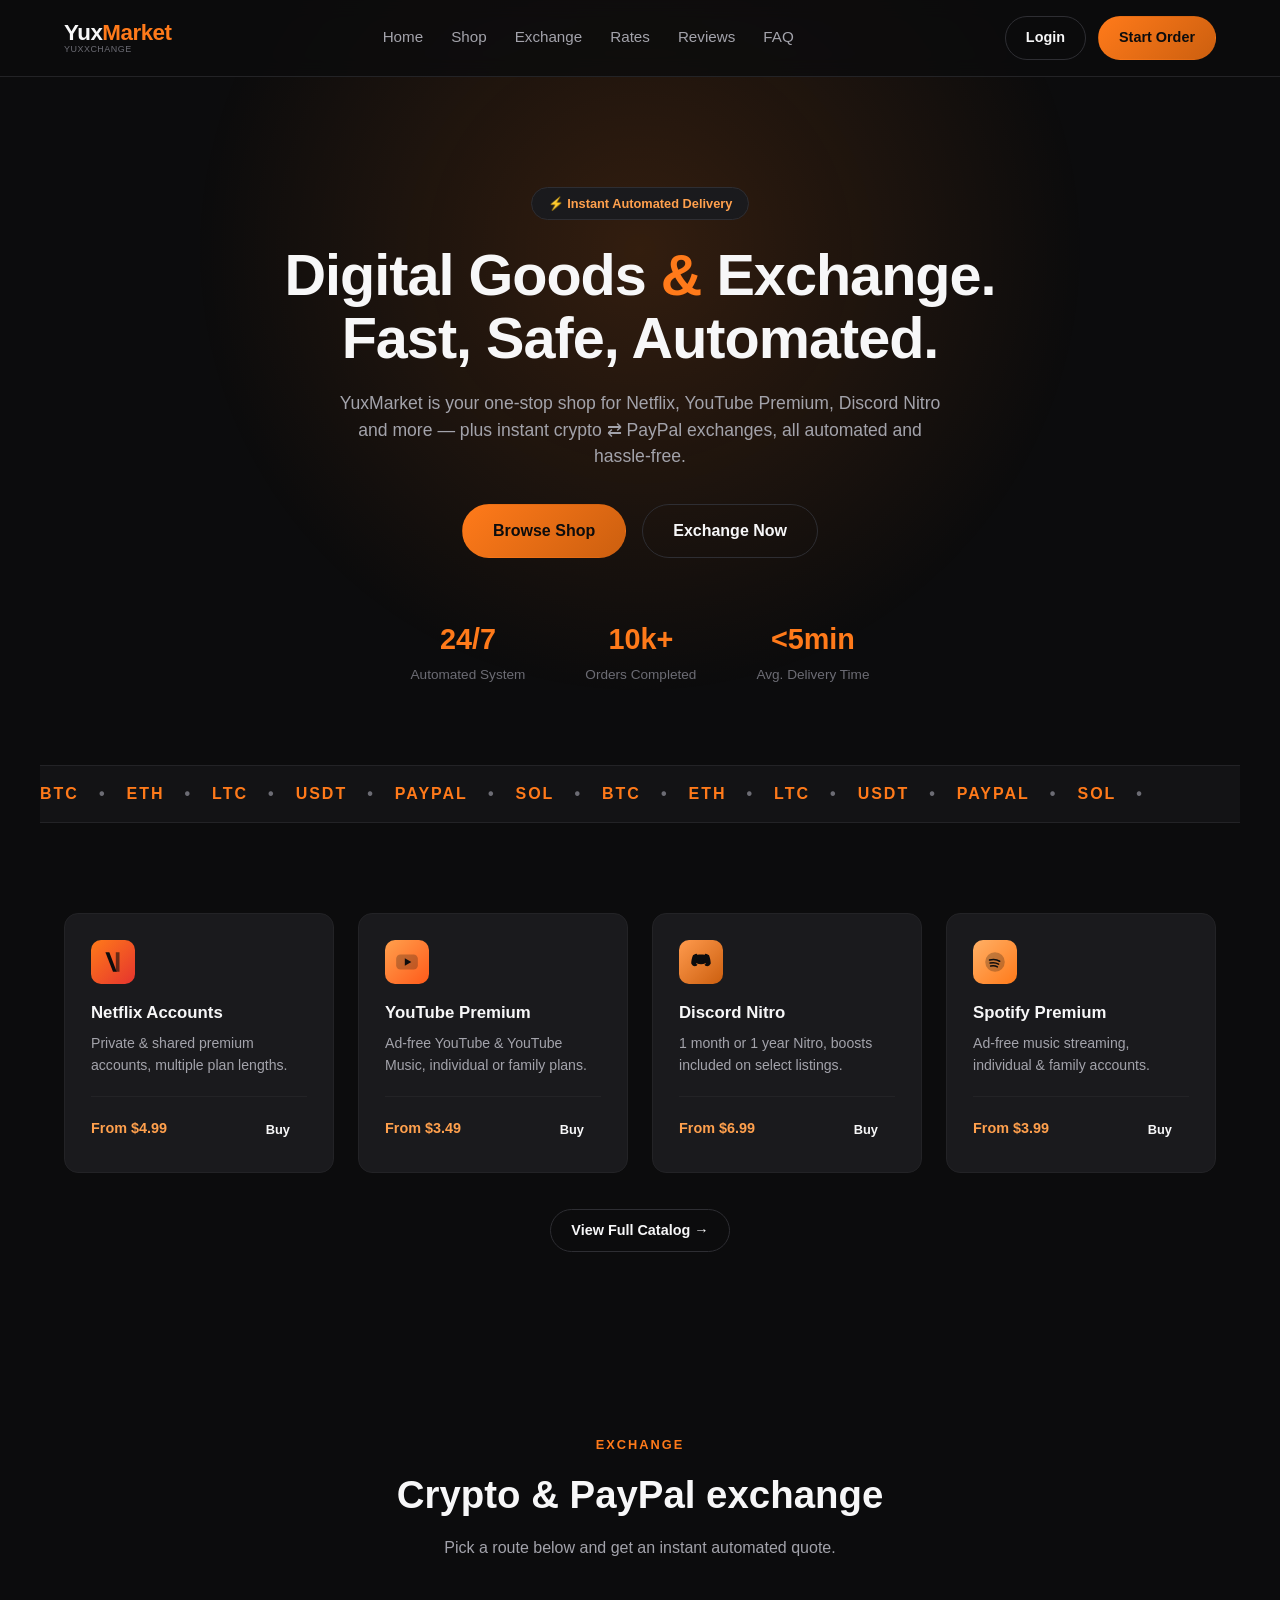
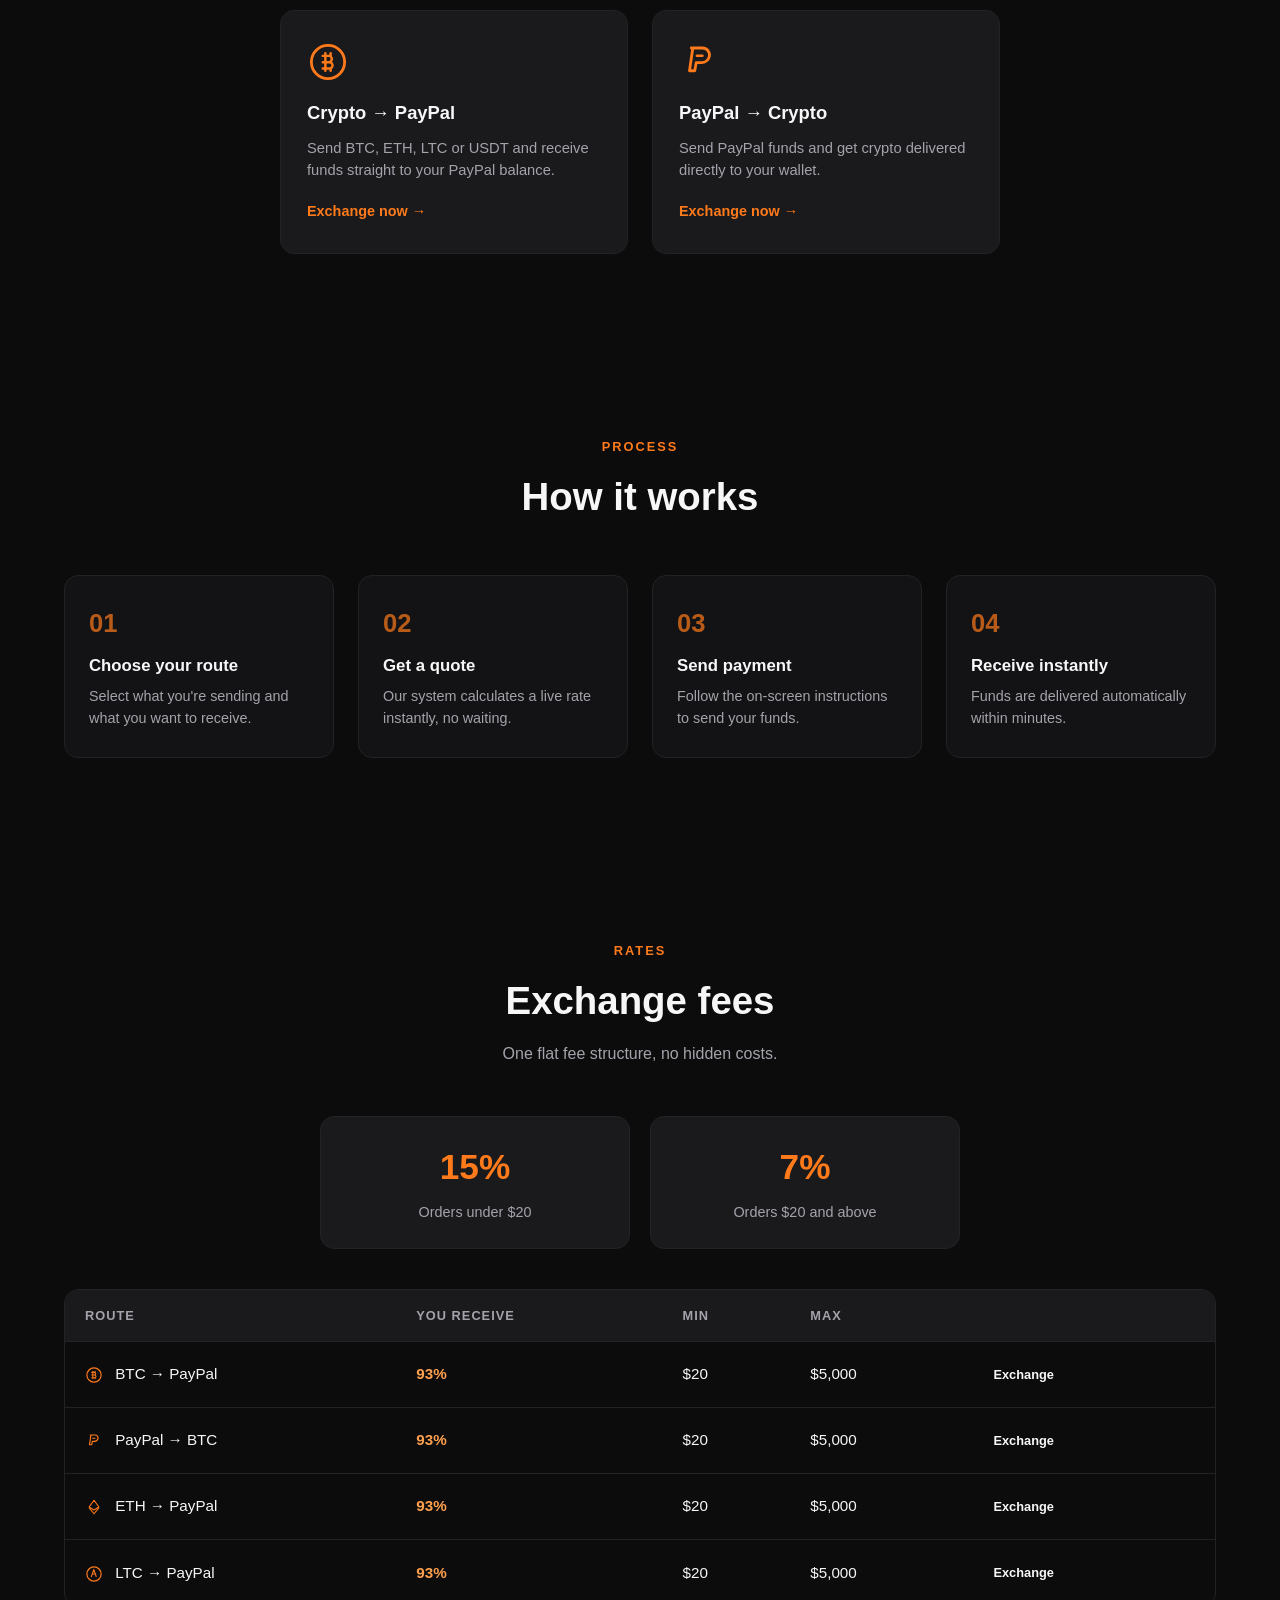
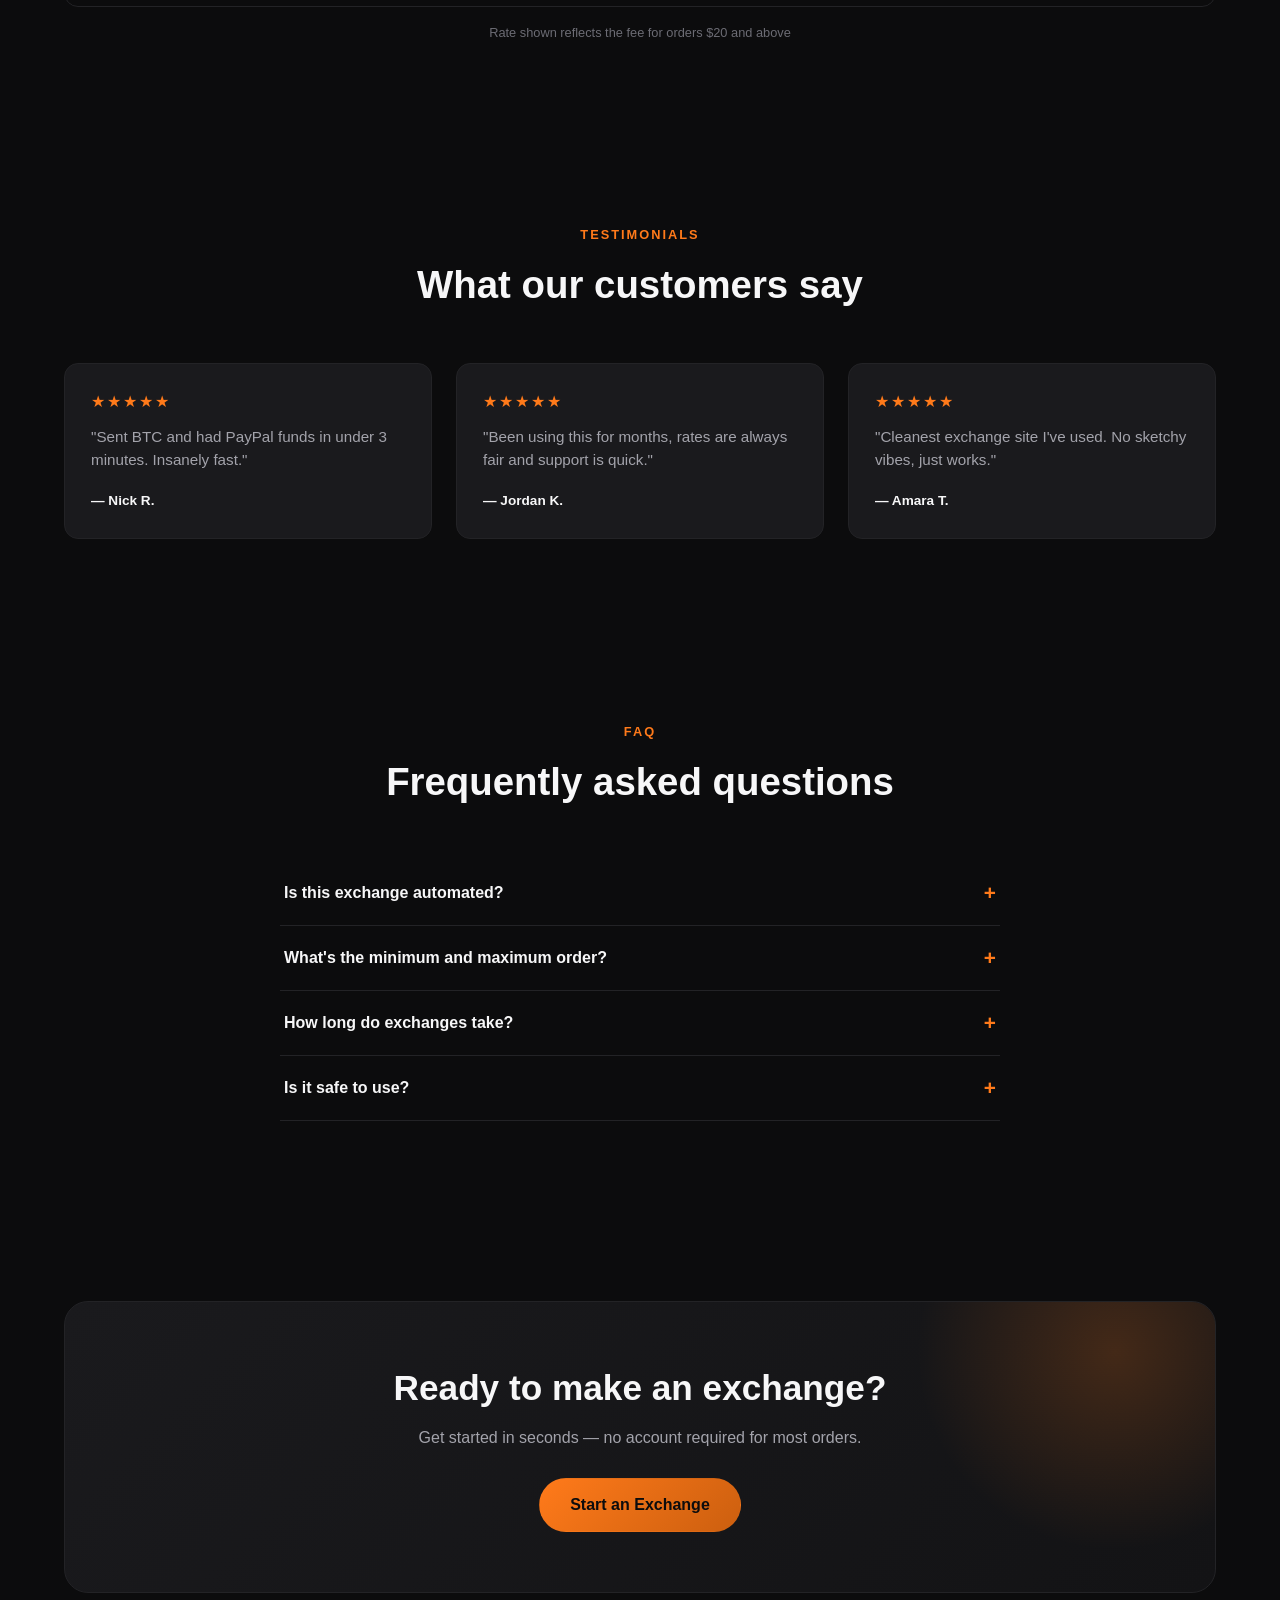
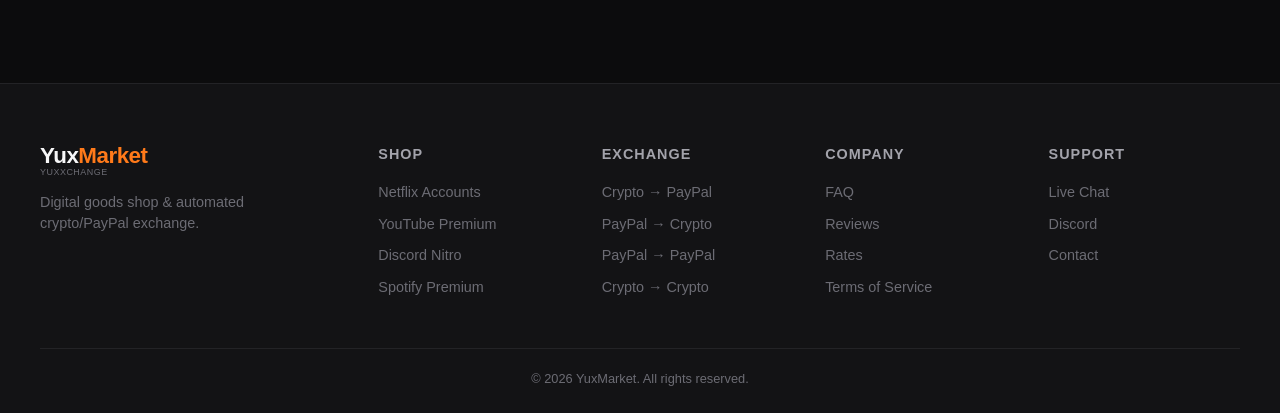
==== index.html @ 6795e3c9 "Add files via upload" ====
<!DOCTYPE html>
<html lang="en">
<head>
<meta charset="UTF-8">
<meta name="viewport" content="width=device-width, initial-scale=1.0">
<title>YuxMarket | Digital Shop & Crypto/PayPal Exchange</title>
<link rel="stylesheet" href="styles.css">
</head>
<body>

<div class="bg-glow"></div>

<header class="navbar">
  <div class="nav-container">
    <a href="index.html" class="logo-block">
      <span class="logo">Yux<span>Market</span></span>
      <span class="logo-sub">YuxXChange</span>
    </a>
    <nav class="nav-links">
      <a href="#home">Home</a>
      <a href="#shop">Shop</a>
      <a href="#services">Exchange</a>
      <a href="#rates">Rates</a>
      <a href="#reviews">Reviews</a>
      <a href="#faq">FAQ</a>
    </nav>
    <div class="nav-buttons">
      <a href="#" class="btn btn-outline">Login</a>
      <a href="#" class="btn btn-solid">Start Order</a>
    </div>
    <button class="burger" id="burger" aria-label="Toggle menu">
      <span></span><span></span><span></span>
    </button>
  </div>
  <div class="mobile-menu" id="mobileMenu">
    <a href="#home">Home</a>
    <a href="#shop">Shop</a>
    <a href="#services">Exchange</a>
    <a href="#rates">Rates</a>
    <a href="#reviews">Reviews</a>
    <a href="#faq">FAQ</a>
    <a href="#" class="btn btn-outline">Login</a>
    <a href="#" class="btn btn-solid">Start Order</a>
  </div>
</header>

<main>

  <section class="hero" id="home">
    <div class="hero-content">
      <span class="badge">⚡ Instant Automated Delivery</span>
      <h1>Digital Goods <span class="highlight">&</span> Exchange.<br>Fast, Safe, Automated.</h1>
      <p class="hero-sub">YuxMarket is your one-stop shop for Netflix, YouTube Premium, Discord Nitro and more —
        plus instant crypto ⇄ PayPal exchanges, all automated and hassle-free.</p>
      <div class="hero-actions">
        <a href="#shop" class="btn btn-solid btn-lg">Browse Shop</a>
        <a href="#services" class="btn btn-outline btn-lg">Exchange Now</a>
      </div>
      <div class="hero-stats">
        <div class="stat">
          <h3>24/7</h3>
          <p>Automated System</p>
        </div>
        <div class="stat">
          <h3>10k+</h3>
          <p>Orders Completed</p>
        </div>
        <div class="stat">
          <h3>&lt;5min</h3>
          <p>Avg. Delivery Time</p>
        </div>
      </div>
    </div>
  </section>

  <section class="marquee">
    <div class="marquee-track">
      <span>BTC</span><span>•</span><span>ETH</span><span>•</span><span>LTC</span><span>•</span>
      <span>USDT</span><span>•</span><span>PAYPAL</span><span>•</span><span>SOL</span><span>•</span>
      <span>BTC</span><span>•</span><span>ETH</span><span>•</span><span>LTC</span><span>•</span>
      <span>USDT</span><span>•</span><span>PAYPAL</span><span>•</span><span>SOL</span><span>•</span>
    </div>
  </section>

  <section class="shop" id="shop">
    <div class="shop-grid">
      <div class="product-card">
        <div class="product-icon netflix">
          <svg viewBox="0 0 24 24" fill="none" xmlns="http://www.w3.org/2000/svg"><path d="M5 3h3.6l6.8 18H12L5 3z" fill="currentColor"/><path d="M14.6 3H18v18h-3.4L14.6 3z" fill="currentColor" opacity="0.6"/></svg>
        </div>
        <h3>Netflix Accounts</h3>
        <p>Private & shared premium accounts, multiple plan lengths.</p>
        <div class="product-foot">
          <span class="price">From $4.99</span>
          <a href="#" class="btn btn-mini">Buy</a>
        </div>
      </div>
      <div class="product-card">
        <div class="product-icon youtube">
          <svg viewBox="0 0 24 24" fill="none" xmlns="http://www.w3.org/2000/svg"><rect x="2" y="5" width="20" height="14" rx="4" fill="currentColor" opacity="0.25"/><path d="M10 8.5v7l6-3.5-6-3.5z" fill="currentColor"/></svg>
        </div>
        <h3>YouTube Premium</h3>
        <p>Ad-free YouTube & YouTube Music, individual or family plans.</p>
        <div class="product-foot">
          <span class="price">From $3.49</span>
          <a href="#" class="btn btn-mini">Buy</a>
        </div>
      </div>
      <div class="product-card">
        <div class="product-icon discord">
          <svg viewBox="0 0 24 24" fill="none" xmlns="http://www.w3.org/2000/svg"><path d="M8 15.5c-2.5 1.2-4-.3-5-2.2 0-3.7 1.6-7.5 1.6-7.5C6.2 4.7 8 4.3 8 4.3l.6 1.1c1-.2 2.3-.3 3.4-.3s2.4.1 3.4.3L16 4.3s1.8.4 3.4 1.5c0 0 1.6 3.8 1.6 7.5-1 1.9-2.5 3.4-5 2.2l-.8-1.3c.5-.2 1-.4 1.4-.7-.1-.1-.3-.2-.4-.3-2.7 1.2-5.7 1.2-8.4 0-.1.1-.3.2-.4.3.4.3.9.5 1.4.7L8 15.5z" fill="currentColor"/><circle cx="9" cy="11" r="1.2" fill="var(--black)"/><circle cx="15" cy="11" r="1.2" fill="var(--black)"/></svg>
        </div>
        <h3>Discord Nitro</h3>
        <p>1 month or 1 year Nitro, boosts included on select listings.</p>
        <div class="product-foot">
          <span class="price">From $6.99</span>
          <a href="#" class="btn btn-mini">Buy</a>
        </div>
      </div>
      <div class="product-card">
        <div class="product-icon spotify">
          <svg viewBox="0 0 24 24" fill="none" xmlns="http://www.w3.org/2000/svg"><circle cx="12" cy="12" r="9" fill="currentColor" opacity="0.25"/><path d="M7 10.2c3-.7 6.7-.5 9.3 1.1M7.5 13c2.5-.6 5.5-.4 7.8 1M8 15.7c2-.4 4.4-.3 6.2.8" stroke="currentColor" stroke-width="1.4" stroke-linecap="round"/></svg>
        </div>
        <h3>Spotify Premium</h3>
        <p>Ad-free music streaming, individual & family accounts.</p>
        <div class="product-foot">
          <span class="price">From $3.99</span>
          <a href="#" class="btn btn-mini">Buy</a>
        </div>
      </div>
    </div>
    <div class="shop-more">
      <a href="#" class="btn btn-outline">View Full Catalog →</a>
    </div>
  </section>

  <section class="services" id="services">
    <div class="section-head">
      <span class="tag">Exchange</span>
      <h2>Crypto & PayPal exchange</h2>
      <p>Pick a route below and get an instant automated quote.</p>
    </div>
    <div class="services-grid">
      <div class="card">
        <div class="card-icon">
          <svg viewBox="0 0 24 24" fill="none" xmlns="http://www.w3.org/2000/svg"><circle cx="12" cy="12" r="9.5" stroke="currentColor" stroke-width="1.6"/><path d="M9 8.5h3.4a1.8 1.8 0 010 3.6H9m0 0h3.8a1.8 1.8 0 010 3.6H9M10.5 7v10M13.5 7v1.3M13.5 15.7V17" stroke="currentColor" stroke-width="1.4" stroke-linecap="round"/></svg>
        </div>
        <h3>Crypto → PayPal</h3>
        <p>Send BTC, ETH, LTC or USDT and receive funds straight to your PayPal balance.</p>
        <a href="#" class="card-link">Exchange now →</a>
      </div>
      <div class="card">
        <div class="card-icon">
          <svg viewBox="0 0 24 24" fill="none" xmlns="http://www.w3.org/2000/svg"><path d="M7 4h6.4a4 4 0 013.9 4.9 4.6 4.6 0 01-4.5 3.5H9.8L9 17H6l1.9-13z" stroke="currentColor" stroke-width="1.6" stroke-linejoin="round"/><path d="M10.2 8.4h3.2" stroke="currentColor" stroke-width="1.4" stroke-linecap="round"/></svg>
        </div>
        <h3>PayPal → Crypto</h3>
        <p>Send PayPal funds and get crypto delivered directly to your wallet.</p>
        <a href="#" class="card-link">Exchange now →</a>
      </div>
    </div>
  </section>

  <section class="how" id="how">
    <div class="section-head">
      <span class="tag">Process</span>
      <h2>How it works</h2>
    </div>
    <div class="steps">
      <div class="step">
        <div class="step-num">01</div>
        <h3>Choose your route</h3>
        <p>Select what you're sending and what you want to receive.</p>
      </div>
      <div class="step">
        <div class="step-num">02</div>
        <h3>Get a quote</h3>
        <p>Our system calculates a live rate instantly, no waiting.</p>
      </div>
      <div class="step">
        <div class="step-num">03</div>
        <h3>Send payment</h3>
        <p>Follow the on-screen instructions to send your funds.</p>
      </div>
      <div class="step">
        <div class="step-num">04</div>
        <h3>Receive instantly</h3>
        <p>Funds are delivered automatically within minutes.</p>
      </div>
    </div>
  </section>

  <section class="rates" id="rates">
    <div class="section-head">
      <span class="tag">Rates</span>
      <h2>Exchange fees</h2>
      <p>One flat fee structure, no hidden costs.</p>
    </div>

    <div class="fee-tiers">
      <div class="fee-tier">
        <span class="fee-percent">15%</span>
        <span class="fee-label">Orders under $20</span>
      </div>
      <div class="fee-tier">
        <span class="fee-percent">7%</span>
        <span class="fee-label">Orders $20 and above</span>
      </div>
    </div>

    <div class="rates-table-wrap">
      <table class="rates-table" id="ratesTable">
        <thead>
          <tr>
            <th>Route</th>
            <th>You receive</th>
            <th>Min</th>
            <th>Max</th>
            <th></th>
          </tr>
        </thead>
        <tbody>
          <tr>
            <td>
              <span class="route-icon">
                <svg viewBox="0 0 24 24" fill="none" xmlns="http://www.w3.org/2000/svg"><circle cx="12" cy="12" r="9.5" stroke="currentColor" stroke-width="1.6"/><path d="M9 8.5h3.4a1.8 1.8 0 010 3.6H9m0 0h3.8a1.8 1.8 0 010 3.6H9M10.5 7v10M13.5 7v1.3M13.5 15.7V17" stroke="currentColor" stroke-width="1.4" stroke-linecap="round"/></svg>
              </span>
              BTC → PayPal
            </td>
            <td class="rate-val" data-under="0.85" data-over="0.93">93%</td>
            <td>$20</td>
            <td>$5,000</td>
            <td><a href="#" class="btn btn-mini">Exchange</a></td>
          </tr>
          <tr>
            <td>
              <span class="route-icon">
                <svg viewBox="0 0 24 24" fill="none" xmlns="http://www.w3.org/2000/svg"><path d="M7 4h6.4a4 4 0 013.9 4.9 4.6 4.6 0 01-4.5 3.5H9.8L9 17H6l1.9-13z" stroke="currentColor" stroke-width="1.6" stroke-linejoin="round"/><path d="M10.2 8.4h3.2" stroke="currentColor" stroke-width="1.4" stroke-linecap="round"/></svg>
              </span>
              PayPal → BTC
            </td>
            <td class="rate-val" data-under="0.85" data-over="0.93">93%</td>
            <td>$20</td>
            <td>$5,000</td>
            <td><a href="#" class="btn btn-mini">Exchange</a></td>
          </tr>
          <tr>
            <td>
              <span class="route-icon">
                <svg viewBox="0 0 24 24" fill="none" xmlns="http://www.w3.org/2000/svg"><path d="M12 3l6.5 9-6.5 4-6.5-4L12 3z" stroke="currentColor" stroke-width="1.5" stroke-linejoin="round"/><path d="M5.5 13.2L12 21l6.5-7.8" stroke="currentColor" stroke-width="1.5" stroke-linejoin="round"/></svg>
              </span>
              ETH → PayPal
            </td>
            <td class="rate-val" data-under="0.85" data-over="0.93">93%</td>
            <td>$20</td>
            <td>$5,000</td>
            <td><a href="#" class="btn btn-mini">Exchange</a></td>
          </tr>
          <tr>
            <td>
              <span class="route-icon">
                <svg viewBox="0 0 24 24" fill="none" xmlns="http://www.w3.org/2000/svg"><circle cx="12" cy="12" r="9.5" stroke="currentColor" stroke-width="1.6"/><path d="M8.5 15.5l3.2-9.5 3.2 9.5M9.8 12h4.6" stroke="currentColor" stroke-width="1.4" stroke-linecap="round" stroke-linejoin="round"/></svg>
              </span>
              LTC → PayPal
            </td>
            <td class="rate-val" data-under="0.85" data-over="0.93">93%</td>
            <td>$20</td>
            <td>$5,000</td>
            <td><a href="#" class="btn btn-mini">Exchange</a></td>
          </tr>
        </tbody>
      </table>
    </div>
    <p class="rates-note" id="ratesNote">Rate shown reflects the fee for orders $20 and above</p>
  </section>

  <section class="reviews" id="reviews">
    <div class="section-head">
      <span class="tag">Testimonials</span>
      <h2>What our customers say</h2>
    </div>
    <div class="reviews-grid">
      <div class="review-card">
        <div class="stars">★★★★★</div>
        <p>"Sent BTC and had PayPal funds in under 3 minutes. Insanely fast."</p>
        <span class="reviewer">— Nick R.</span>
      </div>
      <div class="review-card">
        <div class="stars">★★★★★</div>
        <p>"Been using this for months, rates are always fair and support is quick."</p>
        <span class="reviewer">— Jordan K.</span>
      </div>
      <div class="review-card">
        <div class="stars">★★★★★</div>
        <p>"Cleanest exchange site I've used. No sketchy vibes, just works."</p>
        <span class="reviewer">— Amara T.</span>
      </div>
    </div>
  </section>

  <section class="faq" id="faq">
    <div class="section-head">
      <span class="tag">FAQ</span>
      <h2>Frequently asked questions</h2>
    </div>
    <div class="faq-list" id="faqList">
      <div class="faq-item">
        <button class="faq-q">Is this exchange automated? <span>+</span></button>
        <div class="faq-a"><p>Yes, most orders are processed instantly by our automated system, 24/7.</p></div>
      </div>
      <div class="faq-item">
        <button class="faq-q">What's the minimum and maximum order? <span>+</span></button>
        <div class="faq-a"><p>Minimums start around $10-20 depending on the route, with maximums up to $5,000. Larger orders may need manual review.</p></div>
      </div>
      <div class="faq-item">
        <button class="faq-q">How long do exchanges take? <span>+</span></button>
        <div class="faq-a"><p>Most exchanges complete in under 5 minutes after confirmations. Manual review orders may take longer.</p></div>
      </div>
      <div class="faq-item">
        <button class="faq-q">Is it safe to use? <span>+</span></button>
        <div class="faq-a"><p>We use secure automated processing and never store more information than necessary to complete your order.</p></div>
      </div>
    </div>
  </section>

  <section class="cta">
    <div class="cta-box">
      <h2>Ready to make an exchange?</h2>
      <p>Get started in seconds — no account required for most orders.</p>
      <a href="#services" class="btn btn-solid btn-lg">Start an Exchange</a>
    </div>
  </section>

</main>

<footer class="footer">
  <div class="footer-top">
    <div class="footer-brand">
      <a href="index.html" class="logo-block">
        <span class="logo">Yux<span>Market</span></span>
        <span class="logo-sub">YuxXChange</span>
      </a>
      <p>Digital goods shop & automated crypto/PayPal exchange.</p>
    </div>
    <div class="footer-col">
      <h4>Shop</h4>
      <a href="#shop">Netflix Accounts</a>
      <a href="#shop">YouTube Premium</a>
      <a href="#shop">Discord Nitro</a>
      <a href="#shop">Spotify Premium</a>
    </div>
    <div class="footer-col">
      <h4>Exchange</h4>
      <a href="#services">Crypto → PayPal</a>
      <a href="#services">PayPal → Crypto</a>
      <a href="#services">PayPal → PayPal</a>
      <a href="#services">Crypto → Crypto</a>
    </div>
    <div class="footer-col">
      <h4>Company</h4>
      <a href="#faq">FAQ</a>
      <a href="#reviews">Reviews</a>
      <a href="#rates">Rates</a>
      <a href="#">Terms of Service</a>
    </div>
    <div class="footer-col">
      <h4>Support</h4>
      <a href="#">Live Chat</a>
      <a href="#">Discord</a>
      <a href="#">Contact</a>
    </div>
  </div>
  <div class="footer-bottom">
    <p>&copy; 2026 YuxMarket. All rights reserved.</p>
  </div>
</footer>

<script src="script.js"></script>
</body>
</html>
---- styles.css ----
:root {
  --orange: #ff7a1a;
  --orange-light: #ffa04d;
  --orange-dark: #cc5f0f;
  --black: #0c0c0d;
  --black-soft: #131315;
  --gray-900: #1a1a1d;
  --gray-800: #232326;
  --gray-700: #2e2e33;
  --gray-500: #6c6c74;
  --gray-300: #a3a3ab;
  --white: #f7f7f8;
  --radius: 14px;
  --transition: 0.25s ease;
}

* { margin: 0; padding: 0; box-sizing: border-box; }

html { scroll-behavior: smooth; }

body {
  background: var(--black);
  color: var(--white);
  font-family: 'Segoe UI', -apple-system, BlinkMacSystemFont, Roboto, sans-serif;
  line-height: 1.5;
  overflow-x: hidden;
  position: relative;
}

.bg-glow {
  position: fixed;
  top: -200px;
  left: 50%;
  transform: translateX(-50%);
  width: 900px;
  height: 900px;
  background: radial-gradient(circle, rgba(255,122,26,0.16) 0%, rgba(255,122,26,0) 70%);
  pointer-events: none;
  z-index: 0;
}

a { text-decoration: none; color: inherit; }
ul { list-style: none; }
img { max-width: 100%; display: block; }

.tag {
  color: var(--orange);
  font-weight: 700;
  font-size: 0.8rem;
  letter-spacing: 2px;
  text-transform: uppercase;
}

/* NAVBAR */
.navbar {
  position: sticky;
  top: 0;
  z-index: 100;
  background: rgba(12,12,13,0.85);
  backdrop-filter: blur(10px);
  border-bottom: 1px solid var(--gray-800);
}

.nav-container {
  max-width: 1200px;
  margin: 0 auto;
  padding: 16px 24px;
  display: flex;
  align-items: center;
  justify-content: space-between;
  gap: 20px;
}

.logo-block {
  display: flex;
  flex-direction: column;
  line-height: 1.1;
}

.logo {
  font-size: 1.4rem;
  font-weight: 800;
  color: var(--white);
  letter-spacing: -0.5px;
}
.logo span { color: var(--orange); }

.logo-sub {
  font-size: 0.56rem;
  font-weight: 500;
  color: var(--gray-500);
  letter-spacing: 0.5px;
  text-transform: uppercase;
  margin-top: -1px;
}

.nav-links {
  display: flex;
  gap: 28px;
  flex: 1;
  justify-content: center;
}

.nav-links a {
  color: var(--gray-300);
  font-weight: 500;
  font-size: 0.95rem;
  transition: color var(--transition);
}
.nav-links a:hover { color: var(--orange); }

.nav-buttons {
  display: flex;
  gap: 12px;
  align-items: center;
}

.burger {
  display: none;
  flex-direction: column;
  gap: 5px;
  background: none;
  border: none;
  cursor: pointer;
  padding: 8px;
}
.burger span {
  width: 24px;
  height: 2px;
  background: var(--white);
  border-radius: 2px;
  transition: var(--transition);
}

.mobile-menu {
  display: none;
  flex-direction: column;
  gap: 4px;
  padding: 12px 24px 20px;
  border-top: 1px solid var(--gray-800);
}
.mobile-menu a {
  padding: 12px 0;
  color: var(--gray-300);
  border-bottom: 1px solid var(--gray-900);
}
.mobile-menu.open { display: flex; }

/* BUTTONS */
.btn {
  display: inline-block;
  padding: 10px 20px;
  border-radius: 999px;
  font-weight: 600;
  font-size: 0.9rem;
  transition: all var(--transition);
  border: 1px solid transparent;
  cursor: pointer;
}
.btn-solid {
  background: linear-gradient(135deg, var(--orange), var(--orange-dark));
  color: var(--black);
}
.btn-solid:hover {
  filter: brightness(1.1);
  transform: translateY(-2px);
  box-shadow: 0 8px 24px rgba(255,122,26,0.35);
}
.btn-outline {
  background: transparent;
  color: var(--white);
  border: 1px solid var(--gray-700);
}
.btn-outline:hover {
  border-color: var(--orange);
  color: var(--orange);
}
.btn-lg { padding: 14px 30px; font-size: 1rem; }
.btn-mini { padding: 6px 16px; font-size: 0.8rem; }

/* HERO */
.hero {
  position: relative;
  z-index: 1;
  padding: 110px 24px 80px;
  text-align: center;
  max-width: 900px;
  margin: 0 auto;
}

.badge {
  display: inline-block;
  background: var(--gray-900);
  border: 1px solid var(--gray-700);
  color: var(--orange-light);
  padding: 6px 16px;
  border-radius: 999px;
  font-size: 0.8rem;
  font-weight: 600;
  margin-bottom: 24px;
}

.hero h1 {
  font-size: clamp(2.2rem, 6vw, 3.6rem);
  font-weight: 800;
  letter-spacing: -1px;
  line-height: 1.1;
  margin-bottom: 20px;
}
.highlight { color: var(--orange); }

.hero-sub {
  color: var(--gray-300);
  font-size: 1.1rem;
  max-width: 620px;
  margin: 0 auto 34px;
}

.hero-actions {
  display: flex;
  gap: 16px;
  justify-content: center;
  flex-wrap: wrap;
  margin-bottom: 60px;
}

.hero-stats {
  display: flex;
  justify-content: center;
  gap: 60px;
  flex-wrap: wrap;
}
.stat h3 {
  font-size: 1.8rem;
  color: var(--orange);
  font-weight: 800;
}
.stat p {
  color: var(--gray-500);
  font-size: 0.85rem;
  margin-top: 4px;
}

/* MARQUEE */
.marquee {
  border-top: 1px solid var(--gray-800);
  border-bottom: 1px solid var(--gray-800);
  background: var(--black-soft);
  overflow: hidden;
  padding: 16px 0;
  position: relative;
  z-index: 1;
}
.marquee-track {
  display: flex;
  gap: 20px;
  white-space: nowrap;
  animation: scroll 18s linear infinite;
  width: max-content;
  font-weight: 700;
  color: var(--gray-500);
  letter-spacing: 2px;
}
.marquee-track span:nth-child(odd) { color: var(--orange); }
@keyframes scroll {
  from { transform: translateX(0); }
  to { transform: translateX(-50%); }
}

/* SECTIONS COMMON */
section {
  position: relative;
  z-index: 1;
  max-width: 1200px;
  margin: 0 auto;
  padding: 90px 24px;
}
.section-head {
  text-align: center;
  max-width: 600px;
  margin: 0 auto 50px;
}
.section-head h2 {
  font-size: clamp(1.8rem, 4vw, 2.4rem);
  font-weight: 800;
  margin: 10px 0 12px;
}
.section-head p { color: var(--gray-300); }

/* SERVICES */
.services-grid {
  display: grid;
  grid-template-columns: repeat(auto-fit, minmax(240px, 1fr));
  gap: 24px;
  max-width: 720px;
  margin: 0 auto;
}
.card {
  background: var(--gray-900);
  border: 1px solid var(--gray-800);
  border-radius: var(--radius);
  padding: 30px 26px;
  transition: var(--transition);
}
.card:hover {
  border-color: var(--orange);
  transform: translateY(-6px);
  box-shadow: 0 14px 30px rgba(0,0,0,0.4);
}
.card-icon {
  width: 42px;
  height: 42px;
  display: flex;
  align-items: center;
  justify-content: center;
  color: var(--orange);
  margin-bottom: 16px;
}
.card-icon svg { width: 100%; height: 100%; }
.card h3 { font-size: 1.15rem; margin-bottom: 10px; }
.card p { color: var(--gray-300); font-size: 0.92rem; margin-bottom: 18px; }
.card-link { color: var(--orange); font-weight: 600; font-size: 0.9rem; }

/* SHOP */
.shop-grid {
  display: grid;
  grid-template-columns: repeat(auto-fit, minmax(220px, 1fr));
  gap: 24px;
}
.product-card {
  background: var(--gray-900);
  border: 1px solid var(--gray-800);
  border-radius: var(--radius);
  padding: 26px;
  transition: var(--transition);
  display: flex;
  flex-direction: column;
}
.product-card:hover {
  border-color: var(--orange);
  transform: translateY(-6px);
  box-shadow: 0 14px 30px rgba(0,0,0,0.4);
}
.product-icon {
  width: 44px;
  height: 44px;
  border-radius: 10px;
  display: flex;
  align-items: center;
  justify-content: center;
  color: var(--black);
  margin-bottom: 16px;
  padding: 9px;
}
.product-icon svg { width: 100%; height: 100%; }
.product-icon.netflix { background: linear-gradient(135deg, #ff7a1a, #e5342e); }
.product-icon.youtube { background: linear-gradient(135deg, #ffa04d, #ff5a1a); }
.product-icon.discord { background: linear-gradient(135deg, #ff9a4d, #cc5f0f); }
.product-icon.spotify { background: linear-gradient(135deg, #ffb066, #ff7a1a); }
.product-card h3 { font-size: 1.05rem; margin-bottom: 8px; }
.product-card p { color: var(--gray-300); font-size: 0.88rem; margin-bottom: 20px; flex: 1; }
.product-foot {
  display: flex;
  align-items: center;
  justify-content: space-between;
  border-top: 1px solid var(--gray-800);
  padding-top: 16px;
}
.price { color: var(--orange-light); font-weight: 700; font-size: 0.9rem; }
.shop-more { text-align: center; margin-top: 36px; }

/* FEE TIERS */
.fee-tiers {
  display: grid;
  grid-template-columns: repeat(auto-fit, minmax(220px, 1fr));
  gap: 20px;
  max-width: 640px;
  margin: 0 auto 40px;
}
.fee-tier {
  background: var(--gray-900);
  border: 1px solid var(--gray-800);
  border-radius: var(--radius);
  padding: 24px;
  text-align: center;
}
.fee-percent {
  display: block;
  font-size: 2.2rem;
  font-weight: 800;
  color: var(--orange);
  margin-bottom: 6px;
}
.fee-label {
  color: var(--gray-300);
  font-size: 0.9rem;
}

/* STEPS */
.steps {
  display: grid;
  grid-template-columns: repeat(auto-fit, minmax(220px, 1fr));
  gap: 24px;
}
.step {
  background: var(--black-soft);
  border: 1px solid var(--gray-800);
  border-radius: var(--radius);
  padding: 28px 24px;
}
.step-num {
  color: var(--orange);
  font-weight: 800;
  font-size: 1.6rem;
  margin-bottom: 10px;
  opacity: 0.7;
}
.step h3 { margin-bottom: 8px; font-size: 1.05rem; }
.step p { color: var(--gray-300); font-size: 0.9rem; }

/* RATES */
.rates-table-wrap {
  overflow-x: auto;
  border: 1px solid var(--gray-800);
  border-radius: var(--radius);
}
.rates-table {
  width: 100%;
  border-collapse: collapse;
  min-width: 560px;
}
.rates-table th {
  text-align: left;
  background: var(--gray-900);
  color: var(--gray-300);
  font-size: 0.8rem;
  text-transform: uppercase;
  letter-spacing: 1px;
  padding: 16px 20px;
}
.rates-table td {
  padding: 16px 20px;
  border-top: 1px solid var(--gray-800);
  font-size: 0.95rem;
}
.rates-table tbody tr:hover { background: var(--gray-900); }
.route-icon {
  color: var(--orange);
  margin-right: 8px;
  display: inline-flex;
  vertical-align: middle;
  width: 18px;
  height: 18px;
}
.route-icon svg { width: 100%; height: 100%; }
.rate-val { color: var(--orange-light); font-weight: 700; }
.rates-note {
  text-align: center;
  color: var(--gray-500);
  font-size: 0.8rem;
  margin-top: 16px;
}

/* REVIEWS */
.reviews-grid {
  display: grid;
  grid-template-columns: repeat(auto-fit, minmax(240px, 1fr));
  gap: 24px;
}
.review-card {
  background: var(--gray-900);
  border: 1px solid var(--gray-800);
  border-radius: var(--radius);
  padding: 26px;
}
.stars { color: var(--orange); margin-bottom: 12px; letter-spacing: 2px; }
.review-card p { color: var(--gray-300); margin-bottom: 16px; font-size: 0.95rem; }
.reviewer { color: var(--white); font-weight: 600; font-size: 0.85rem; }

/* FAQ */
.faq-list { max-width: 720px; margin: 0 auto; }
.faq-item {
  border-bottom: 1px solid var(--gray-800);
}
.faq-q {
  width: 100%;
  background: none;
  border: none;
  color: var(--white);
  font-size: 1rem;
  font-weight: 600;
  padding: 20px 4px;
  display: flex;
  justify-content: space-between;
  align-items: center;
  cursor: pointer;
  text-align: left;
}
.faq-q span {
  color: var(--orange);
  font-size: 1.3rem;
  transition: transform var(--transition);
}
.faq-item.open .faq-q span { transform: rotate(45deg); }
.faq-a {
  max-height: 0;
  overflow: hidden;
  transition: max-height var(--transition);
}
.faq-a p {
  color: var(--gray-300);
  padding: 0 4px 20px;
  font-size: 0.92rem;
}
.faq-item.open .faq-a { max-height: 200px; }

/* CTA */
.cta-box {
  background: linear-gradient(135deg, var(--gray-900), var(--black-soft));
  border: 1px solid var(--gray-800);
  border-radius: 24px;
  padding: 60px 30px;
  text-align: center;
  position: relative;
  overflow: hidden;
}
.cta-box::before {
  content: "";
  position: absolute;
  width: 400px;
  height: 400px;
  background: radial-gradient(circle, rgba(255,122,26,0.2), transparent 70%);
  top: -150px;
  right: -100px;
}
.cta-box h2 { font-size: clamp(1.6rem, 4vw, 2.2rem); margin-bottom: 12px; }
.cta-box p { color: var(--gray-300); margin-bottom: 28px; }

/* FOOTER */
.footer {
  position: relative;
  z-index: 1;
  border-top: 1px solid var(--gray-800);
  background: var(--black-soft);
  padding: 60px 24px 24px;
}
.footer-top {
  max-width: 1200px;
  margin: 0 auto;
  display: grid;
  grid-template-columns: 1.6fr 1fr 1fr 1fr 1fr;
  gap: 32px;
}
.footer-brand p { color: var(--gray-500); margin-top: 14px; font-size: 0.9rem; max-width: 260px; }
.footer-col h4 { margin-bottom: 16px; font-size: 0.9rem; color: var(--gray-300); text-transform: uppercase; letter-spacing: 1px; }
.footer-col a { display: block; color: var(--gray-500); margin-bottom: 10px; font-size: 0.9rem; transition: color var(--transition); }
.footer-col a:hover { color: var(--orange); }
.footer-bottom {
  max-width: 1200px;
  margin: 40px auto 0;
  padding-top: 20px;
  border-top: 1px solid var(--gray-800);
  text-align: center;
  color: var(--gray-500);
  font-size: 0.8rem;
}

/* RESPONSIVE */
@media (max-width: 960px) {
  .footer-top { grid-template-columns: 1fr 1fr 1fr; }
}
@media (max-width: 860px) {
  .nav-links, .nav-buttons { display: none; }
  .burger { display: flex; }
  .footer-top { grid-template-columns: 1fr 1fr; }
}
@media (max-width: 480px) {
  .hero-stats { gap: 30px; }
  .footer-top { grid-template-columns: 1fr; }
}
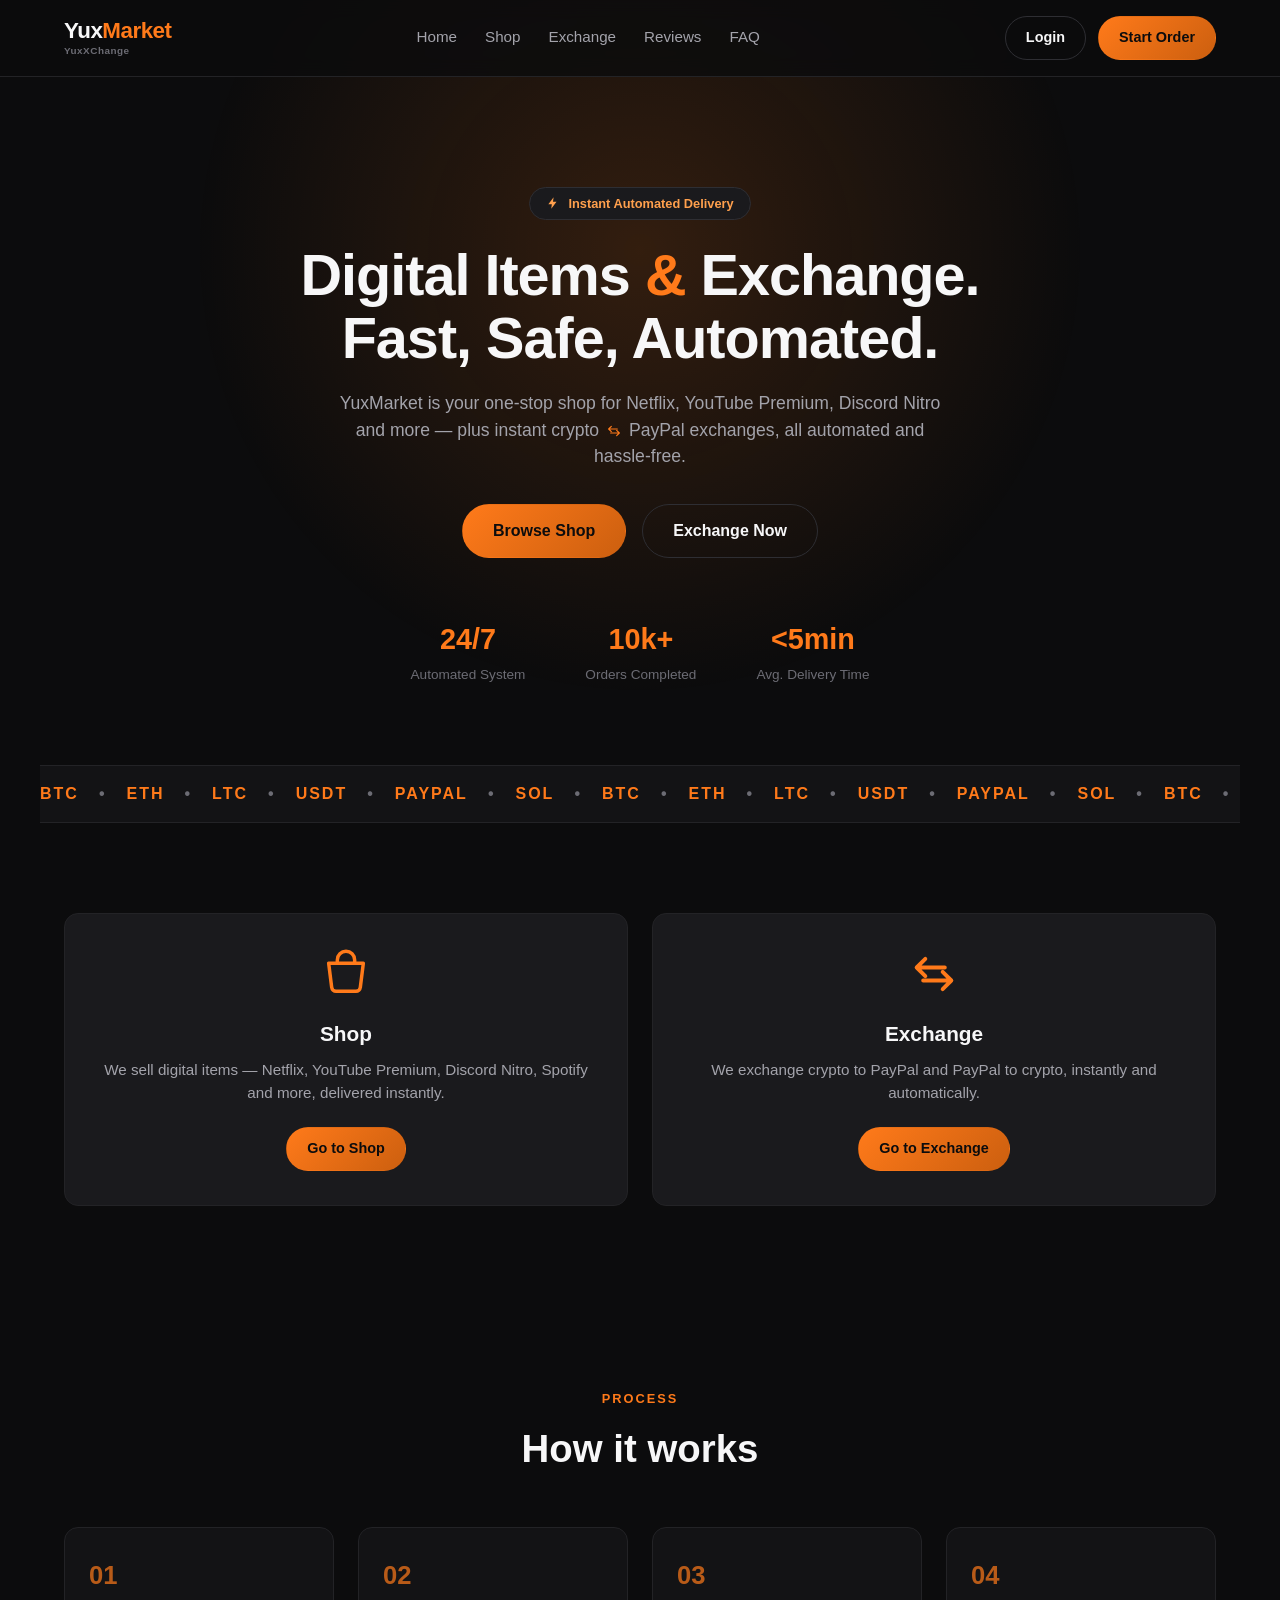
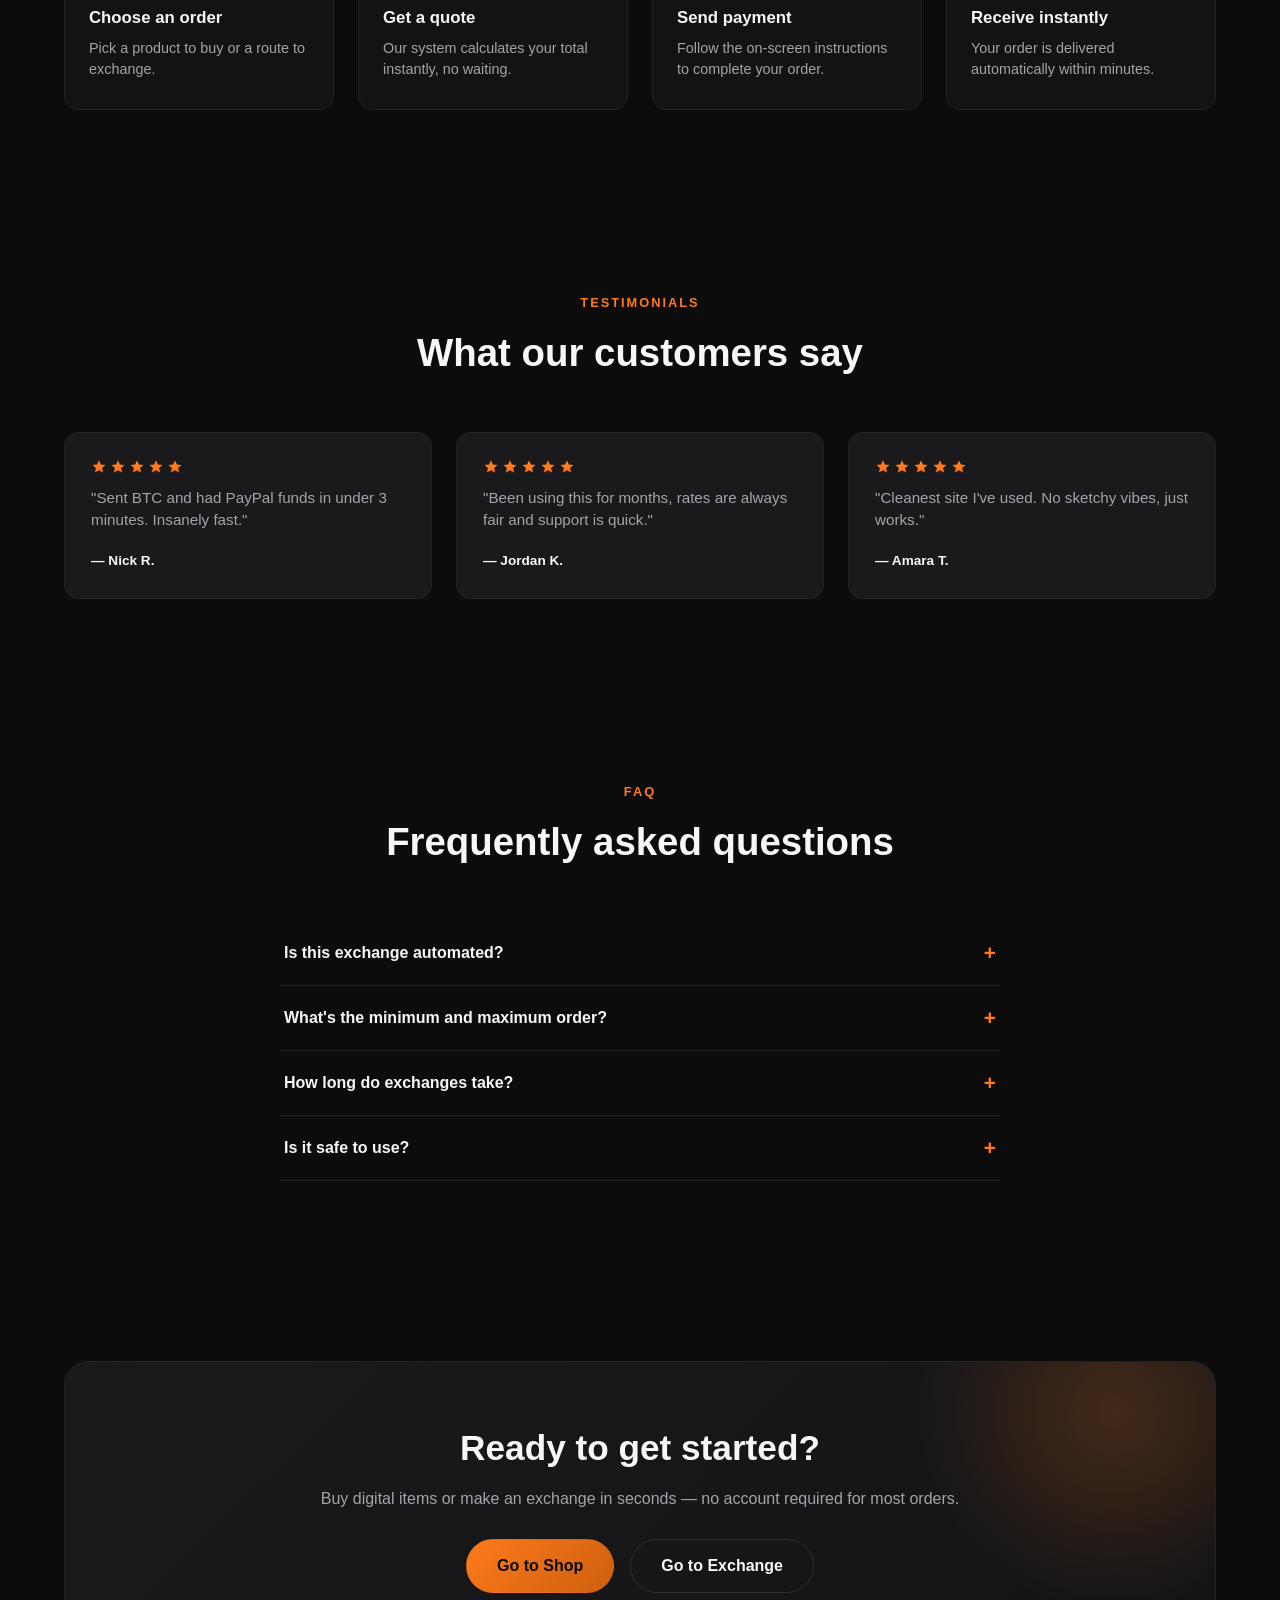
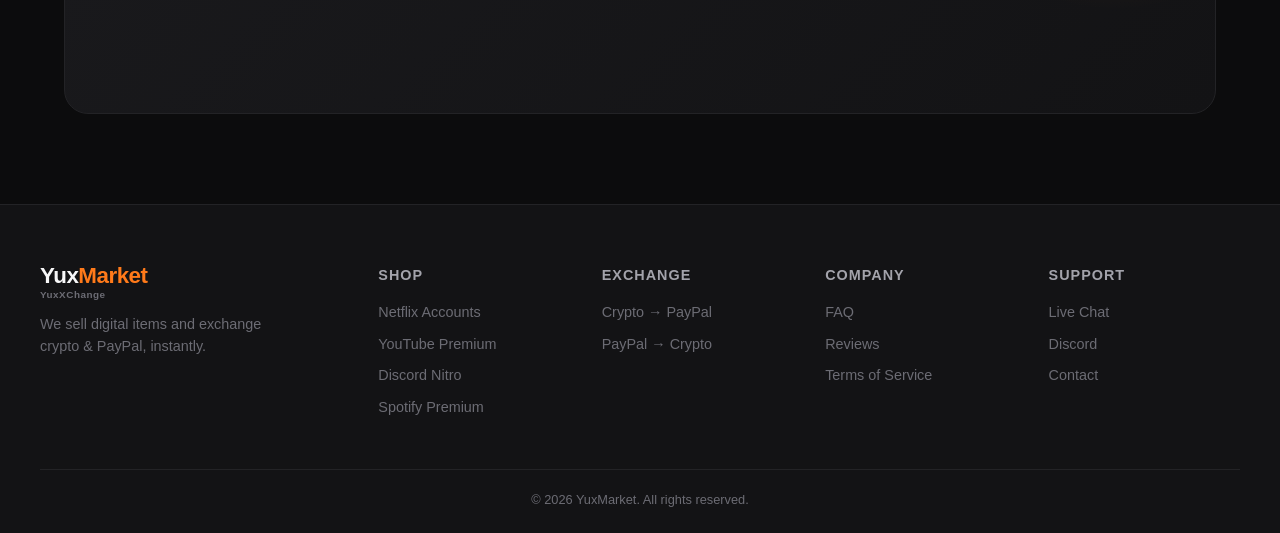
==== commit d4ee6e56: "Add files via upload" ====
--- a/index.html
+++ b/index.html
@@ -18,9 +18,8 @@
     </a>
     <nav class="nav-links">
       <a href="#home">Home</a>
-      <a href="#shop">Shop</a>
-      <a href="#services">Exchange</a>
-      <a href="#rates">Rates</a>
+      <a href="shop.html">Shop</a>
+      <a href="exchange.html">Exchange</a>
       <a href="#reviews">Reviews</a>
       <a href="#faq">FAQ</a>
     </nav>
@@ -34,9 +33,8 @@
   </div>
   <div class="mobile-menu" id="mobileMenu">
     <a href="#home">Home</a>
-    <a href="#shop">Shop</a>
-    <a href="#services">Exchange</a>
-    <a href="#rates">Rates</a>
+    <a href="shop.html">Shop</a>
+    <a href="exchange.html">Exchange</a>
     <a href="#reviews">Reviews</a>
     <a href="#faq">FAQ</a>
     <a href="#" class="btn btn-outline">Login</a>
@@ -48,13 +46,18 @@
 
   <section class="hero" id="home">
     <div class="hero-content">
-      <span class="badge">⚡ Instant Automated Delivery</span>
-      <h1>Digital Goods <span class="highlight">&</span> Exchange.<br>Fast, Safe, Automated.</h1>
+      <span class="badge">
+        <svg viewBox="0 0 24 24" fill="none" xmlns="http://www.w3.org/2000/svg"><path d="M13 2L4 14h6l-1 8 9-12h-6l1-8z" fill="currentColor"/></svg>
+        Instant Automated Delivery
+      </span>
+      <h1>Digital Items <span class="highlight">&</span> Exchange.<br>Fast, Safe, Automated.</h1>
       <p class="hero-sub">YuxMarket is your one-stop shop for Netflix, YouTube Premium, Discord Nitro and more —
-        plus instant crypto ⇄ PayPal exchanges, all automated and hassle-free.</p>
+        plus instant crypto
+        <svg class="inline-arrows" viewBox="0 0 24 24" fill="none" xmlns="http://www.w3.org/2000/svg"><path d="M4 9h13M4 9l4-4M4 9l4 4" stroke="currentColor" stroke-width="1.8" stroke-linecap="round" stroke-linejoin="round"/><path d="M20 15H7M20 15l-4-4M20 15l-4 4" stroke="currentColor" stroke-width="1.8" stroke-linecap="round" stroke-linejoin="round"/></svg>
+        PayPal exchanges, all automated and hassle-free.</p>
       <div class="hero-actions">
-        <a href="#shop" class="btn btn-solid btn-lg">Browse Shop</a>
-        <a href="#services" class="btn btn-outline btn-lg">Exchange Now</a>
+        <a href="shop.html" class="btn btn-solid btn-lg">Browse Shop</a>
+        <a href="exchange.html" class="btn btn-outline btn-lg">Exchange Now</a>
       </div>
       <div class="hero-stats">
         <div class="stat">
@@ -79,84 +82,29 @@
       <span>USDT</span><span>•</span><span>PAYPAL</span><span>•</span><span>SOL</span><span>•</span>
       <span>BTC</span><span>•</span><span>ETH</span><span>•</span><span>LTC</span><span>•</span>
       <span>USDT</span><span>•</span><span>PAYPAL</span><span>•</span><span>SOL</span><span>•</span>
-    </div>
-  </section>
-
-  <section class="shop" id="shop">
-    <div class="shop-grid">
-      <div class="product-card">
-        <div class="product-icon netflix">
-          <svg viewBox="0 0 24 24" fill="none" xmlns="http://www.w3.org/2000/svg"><path d="M5 3h3.6l6.8 18H12L5 3z" fill="currentColor"/><path d="M14.6 3H18v18h-3.4L14.6 3z" fill="currentColor" opacity="0.6"/></svg>
-        </div>
-        <h3>Netflix Accounts</h3>
-        <p>Private & shared premium accounts, multiple plan lengths.</p>
-        <div class="product-foot">
-          <span class="price">From $4.99</span>
-          <a href="#" class="btn btn-mini">Buy</a>
-        </div>
-      </div>
-      <div class="product-card">
-        <div class="product-icon youtube">
-          <svg viewBox="0 0 24 24" fill="none" xmlns="http://www.w3.org/2000/svg"><rect x="2" y="5" width="20" height="14" rx="4" fill="currentColor" opacity="0.25"/><path d="M10 8.5v7l6-3.5-6-3.5z" fill="currentColor"/></svg>
-        </div>
-        <h3>YouTube Premium</h3>
-        <p>Ad-free YouTube & YouTube Music, individual or family plans.</p>
-        <div class="product-foot">
-          <span class="price">From $3.49</span>
-          <a href="#" class="btn btn-mini">Buy</a>
-        </div>
-      </div>
-      <div class="product-card">
-        <div class="product-icon discord">
-          <svg viewBox="0 0 24 24" fill="none" xmlns="http://www.w3.org/2000/svg"><path d="M8 15.5c-2.5 1.2-4-.3-5-2.2 0-3.7 1.6-7.5 1.6-7.5C6.2 4.7 8 4.3 8 4.3l.6 1.1c1-.2 2.3-.3 3.4-.3s2.4.1 3.4.3L16 4.3s1.8.4 3.4 1.5c0 0 1.6 3.8 1.6 7.5-1 1.9-2.5 3.4-5 2.2l-.8-1.3c.5-.2 1-.4 1.4-.7-.1-.1-.3-.2-.4-.3-2.7 1.2-5.7 1.2-8.4 0-.1.1-.3.2-.4.3.4.3.9.5 1.4.7L8 15.5z" fill="currentColor"/><circle cx="9" cy="11" r="1.2" fill="var(--black)"/><circle cx="15" cy="11" r="1.2" fill="var(--black)"/></svg>
-        </div>
-        <h3>Discord Nitro</h3>
-        <p>1 month or 1 year Nitro, boosts included on select listings.</p>
-        <div class="product-foot">
-          <span class="price">From $6.99</span>
-          <a href="#" class="btn btn-mini">Buy</a>
-        </div>
-      </div>
-      <div class="product-card">
-        <div class="product-icon spotify">
-          <svg viewBox="0 0 24 24" fill="none" xmlns="http://www.w3.org/2000/svg"><circle cx="12" cy="12" r="9" fill="currentColor" opacity="0.25"/><path d="M7 10.2c3-.7 6.7-.5 9.3 1.1M7.5 13c2.5-.6 5.5-.4 7.8 1M8 15.7c2-.4 4.4-.3 6.2.8" stroke="currentColor" stroke-width="1.4" stroke-linecap="round"/></svg>
-        </div>
-        <h3>Spotify Premium</h3>
-        <p>Ad-free music streaming, individual & family accounts.</p>
-        <div class="product-foot">
-          <span class="price">From $3.99</span>
-          <a href="#" class="btn btn-mini">Buy</a>
-        </div>
-      </div>
-    </div>
-    <div class="shop-more">
-      <a href="#" class="btn btn-outline">View Full Catalog →</a>
-    </div>
-  </section>
-
-  <section class="services" id="services">
-    <div class="section-head">
-      <span class="tag">Exchange</span>
-      <h2>Crypto & PayPal exchange</h2>
-      <p>Pick a route below and get an instant automated quote.</p>
-    </div>
-    <div class="services-grid">
-      <div class="card">
-        <div class="card-icon">
-          <svg viewBox="0 0 24 24" fill="none" xmlns="http://www.w3.org/2000/svg"><circle cx="12" cy="12" r="9.5" stroke="currentColor" stroke-width="1.6"/><path d="M9 8.5h3.4a1.8 1.8 0 010 3.6H9m0 0h3.8a1.8 1.8 0 010 3.6H9M10.5 7v10M13.5 7v1.3M13.5 15.7V17" stroke="currentColor" stroke-width="1.4" stroke-linecap="round"/></svg>
-        </div>
-        <h3>Crypto → PayPal</h3>
-        <p>Send BTC, ETH, LTC or USDT and receive funds straight to your PayPal balance.</p>
-        <a href="#" class="card-link">Exchange now →</a>
-      </div>
-      <div class="card">
-        <div class="card-icon">
-          <svg viewBox="0 0 24 24" fill="none" xmlns="http://www.w3.org/2000/svg"><path d="M7 4h6.4a4 4 0 013.9 4.9 4.6 4.6 0 01-4.5 3.5H9.8L9 17H6l1.9-13z" stroke="currentColor" stroke-width="1.6" stroke-linejoin="round"/><path d="M10.2 8.4h3.2" stroke="currentColor" stroke-width="1.4" stroke-linecap="round"/></svg>
-        </div>
-        <h3>PayPal → Crypto</h3>
-        <p>Send PayPal funds and get crypto delivered directly to your wallet.</p>
-        <a href="#" class="card-link">Exchange now →</a>
-      </div>
+      <span>BTC</span><span>•</span><span>ETH</span><span>•</span><span>LTC</span><span>•</span>
+      <span>USDT</span><span>•</span><span>PAYPAL</span><span>•</span><span>SOL</span><span>•</span>
+      <span>BTC</span><span>•</span><span>ETH</span><span>•</span><span>LTC</span><span>•</span>
+      <span>USDT</span><span>•</span><span>PAYPAL</span><span>•</span><span>SOL</span><span>•</span>
+    </div>
+  </section>
+
+  <section class="teaser-grid">
+    <div class="teaser-card">
+      <div class="teaser-icon">
+        <svg viewBox="0 0 24 24" fill="none" xmlns="http://www.w3.org/2000/svg"><path d="M4 7h16l-1.4 11.2a2 2 0 01-2 1.8H7.4a2 2 0 01-2-1.8L4 7z" stroke="currentColor" stroke-width="1.6" stroke-linejoin="round"/><path d="M8 7V5.5a4 4 0 018 0V7" stroke="currentColor" stroke-width="1.6" stroke-linecap="round"/></svg>
+      </div>
+      <h3>Shop</h3>
+      <p>We sell digital items — Netflix, YouTube Premium, Discord Nitro, Spotify and more, delivered instantly.</p>
+      <a href="shop.html" class="btn btn-solid">Go to Shop</a>
+    </div>
+    <div class="teaser-card">
+      <div class="teaser-icon">
+        <svg viewBox="0 0 24 24" fill="none" xmlns="http://www.w3.org/2000/svg"><path d="M4 9h13M4 9l4-4M4 9l4 4" stroke="currentColor" stroke-width="1.8" stroke-linecap="round" stroke-linejoin="round"/><path d="M20 15H7M20 15l-4-4M20 15l-4 4" stroke="currentColor" stroke-width="1.8" stroke-linecap="round" stroke-linejoin="round"/></svg>
+      </div>
+      <h3>Exchange</h3>
+      <p>We exchange crypto to PayPal and PayPal to crypto, instantly and automatically.</p>
+      <a href="exchange.html" class="btn btn-solid">Go to Exchange</a>
     </div>
   </section>
 
@@ -168,109 +116,25 @@
     <div class="steps">
       <div class="step">
         <div class="step-num">01</div>
-        <h3>Choose your route</h3>
-        <p>Select what you're sending and what you want to receive.</p>
+        <h3>Choose an order</h3>
+        <p>Pick a product to buy or a route to exchange.</p>
       </div>
       <div class="step">
         <div class="step-num">02</div>
         <h3>Get a quote</h3>
-        <p>Our system calculates a live rate instantly, no waiting.</p>
+        <p>Our system calculates your total instantly, no waiting.</p>
       </div>
       <div class="step">
         <div class="step-num">03</div>
         <h3>Send payment</h3>
-        <p>Follow the on-screen instructions to send your funds.</p>
+        <p>Follow the on-screen instructions to complete your order.</p>
       </div>
       <div class="step">
         <div class="step-num">04</div>
         <h3>Receive instantly</h3>
-        <p>Funds are delivered automatically within minutes.</p>
-      </div>
-    </div>
-  </section>
-
-  <section class="rates" id="rates">
-    <div class="section-head">
-      <span class="tag">Rates</span>
-      <h2>Exchange fees</h2>
-      <p>One flat fee structure, no hidden costs.</p>
-    </div>
-
-    <div class="fee-tiers">
-      <div class="fee-tier">
-        <span class="fee-percent">15%</span>
-        <span class="fee-label">Orders under $20</span>
-      </div>
-      <div class="fee-tier">
-        <span class="fee-percent">7%</span>
-        <span class="fee-label">Orders $20 and above</span>
-      </div>
-    </div>
-
-    <div class="rates-table-wrap">
-      <table class="rates-table" id="ratesTable">
-        <thead>
-          <tr>
-            <th>Route</th>
-            <th>You receive</th>
-            <th>Min</th>
-            <th>Max</th>
-            <th></th>
-          </tr>
-        </thead>
-        <tbody>
-          <tr>
-            <td>
-              <span class="route-icon">
-                <svg viewBox="0 0 24 24" fill="none" xmlns="http://www.w3.org/2000/svg"><circle cx="12" cy="12" r="9.5" stroke="currentColor" stroke-width="1.6"/><path d="M9 8.5h3.4a1.8 1.8 0 010 3.6H9m0 0h3.8a1.8 1.8 0 010 3.6H9M10.5 7v10M13.5 7v1.3M13.5 15.7V17" stroke="currentColor" stroke-width="1.4" stroke-linecap="round"/></svg>
-              </span>
-              BTC → PayPal
-            </td>
-            <td class="rate-val" data-under="0.85" data-over="0.93">93%</td>
-            <td>$20</td>
-            <td>$5,000</td>
-            <td><a href="#" class="btn btn-mini">Exchange</a></td>
-          </tr>
-          <tr>
-            <td>
-              <span class="route-icon">
-                <svg viewBox="0 0 24 24" fill="none" xmlns="http://www.w3.org/2000/svg"><path d="M7 4h6.4a4 4 0 013.9 4.9 4.6 4.6 0 01-4.5 3.5H9.8L9 17H6l1.9-13z" stroke="currentColor" stroke-width="1.6" stroke-linejoin="round"/><path d="M10.2 8.4h3.2" stroke="currentColor" stroke-width="1.4" stroke-linecap="round"/></svg>
-              </span>
-              PayPal → BTC
-            </td>
-            <td class="rate-val" data-under="0.85" data-over="0.93">93%</td>
-            <td>$20</td>
-            <td>$5,000</td>
-            <td><a href="#" class="btn btn-mini">Exchange</a></td>
-          </tr>
-          <tr>
-            <td>
-              <span class="route-icon">
-                <svg viewBox="0 0 24 24" fill="none" xmlns="http://www.w3.org/2000/svg"><path d="M12 3l6.5 9-6.5 4-6.5-4L12 3z" stroke="currentColor" stroke-width="1.5" stroke-linejoin="round"/><path d="M5.5 13.2L12 21l6.5-7.8" stroke="currentColor" stroke-width="1.5" stroke-linejoin="round"/></svg>
-              </span>
-              ETH → PayPal
-            </td>
-            <td class="rate-val" data-under="0.85" data-over="0.93">93%</td>
-            <td>$20</td>
-            <td>$5,000</td>
-            <td><a href="#" class="btn btn-mini">Exchange</a></td>
-          </tr>
-          <tr>
-            <td>
-              <span class="route-icon">
-                <svg viewBox="0 0 24 24" fill="none" xmlns="http://www.w3.org/2000/svg"><circle cx="12" cy="12" r="9.5" stroke="currentColor" stroke-width="1.6"/><path d="M8.5 15.5l3.2-9.5 3.2 9.5M9.8 12h4.6" stroke="currentColor" stroke-width="1.4" stroke-linecap="round" stroke-linejoin="round"/></svg>
-              </span>
-              LTC → PayPal
-            </td>
-            <td class="rate-val" data-under="0.85" data-over="0.93">93%</td>
-            <td>$20</td>
-            <td>$5,000</td>
-            <td><a href="#" class="btn btn-mini">Exchange</a></td>
-          </tr>
-        </tbody>
-      </table>
-    </div>
-    <p class="rates-note" id="ratesNote">Rate shown reflects the fee for orders $20 and above</p>
+        <p>Your order is delivered automatically within minutes.</p>
+      </div>
+    </div>
   </section>
 
   <section class="reviews" id="reviews">
@@ -280,18 +144,36 @@
     </div>
     <div class="reviews-grid">
       <div class="review-card">
-        <div class="stars">★★★★★</div>
+        <div class="stars">
+          <svg viewBox="0 0 24 24"><path d="M12 2l2.9 6.3 6.9.7-5.2 4.6 1.6 6.8L12 17l-6.2 3.4 1.6-6.8-5.2-4.6 6.9-.7L12 2z"/></svg>
+          <svg viewBox="0 0 24 24"><path d="M12 2l2.9 6.3 6.9.7-5.2 4.6 1.6 6.8L12 17l-6.2 3.4 1.6-6.8-5.2-4.6 6.9-.7L12 2z"/></svg>
+          <svg viewBox="0 0 24 24"><path d="M12 2l2.9 6.3 6.9.7-5.2 4.6 1.6 6.8L12 17l-6.2 3.4 1.6-6.8-5.2-4.6 6.9-.7L12 2z"/></svg>
+          <svg viewBox="0 0 24 24"><path d="M12 2l2.9 6.3 6.9.7-5.2 4.6 1.6 6.8L12 17l-6.2 3.4 1.6-6.8-5.2-4.6 6.9-.7L12 2z"/></svg>
+          <svg viewBox="0 0 24 24"><path d="M12 2l2.9 6.3 6.9.7-5.2 4.6 1.6 6.8L12 17l-6.2 3.4 1.6-6.8-5.2-4.6 6.9-.7L12 2z"/></svg>
+        </div>
         <p>"Sent BTC and had PayPal funds in under 3 minutes. Insanely fast."</p>
         <span class="reviewer">— Nick R.</span>
       </div>
       <div class="review-card">
-        <div class="stars">★★★★★</div>
+        <div class="stars">
+          <svg viewBox="0 0 24 24"><path d="M12 2l2.9 6.3 6.9.7-5.2 4.6 1.6 6.8L12 17l-6.2 3.4 1.6-6.8-5.2-4.6 6.9-.7L12 2z"/></svg>
+          <svg viewBox="0 0 24 24"><path d="M12 2l2.9 6.3 6.9.7-5.2 4.6 1.6 6.8L12 17l-6.2 3.4 1.6-6.8-5.2-4.6 6.9-.7L12 2z"/></svg>
+          <svg viewBox="0 0 24 24"><path d="M12 2l2.9 6.3 6.9.7-5.2 4.6 1.6 6.8L12 17l-6.2 3.4 1.6-6.8-5.2-4.6 6.9-.7L12 2z"/></svg>
+          <svg viewBox="0 0 24 24"><path d="M12 2l2.9 6.3 6.9.7-5.2 4.6 1.6 6.8L12 17l-6.2 3.4 1.6-6.8-5.2-4.6 6.9-.7L12 2z"/></svg>
+          <svg viewBox="0 0 24 24"><path d="M12 2l2.9 6.3 6.9.7-5.2 4.6 1.6 6.8L12 17l-6.2 3.4 1.6-6.8-5.2-4.6 6.9-.7L12 2z"/></svg>
+        </div>
         <p>"Been using this for months, rates are always fair and support is quick."</p>
         <span class="reviewer">— Jordan K.</span>
       </div>
       <div class="review-card">
-        <div class="stars">★★★★★</div>
-        <p>"Cleanest exchange site I've used. No sketchy vibes, just works."</p>
+        <div class="stars">
+          <svg viewBox="0 0 24 24"><path d="M12 2l2.9 6.3 6.9.7-5.2 4.6 1.6 6.8L12 17l-6.2 3.4 1.6-6.8-5.2-4.6 6.9-.7L12 2z"/></svg>
+          <svg viewBox="0 0 24 24"><path d="M12 2l2.9 6.3 6.9.7-5.2 4.6 1.6 6.8L12 17l-6.2 3.4 1.6-6.8-5.2-4.6 6.9-.7L12 2z"/></svg>
+          <svg viewBox="0 0 24 24"><path d="M12 2l2.9 6.3 6.9.7-5.2 4.6 1.6 6.8L12 17l-6.2 3.4 1.6-6.8-5.2-4.6 6.9-.7L12 2z"/></svg>
+          <svg viewBox="0 0 24 24"><path d="M12 2l2.9 6.3 6.9.7-5.2 4.6 1.6 6.8L12 17l-6.2 3.4 1.6-6.8-5.2-4.6 6.9-.7L12 2z"/></svg>
+          <svg viewBox="0 0 24 24"><path d="M12 2l2.9 6.3 6.9.7-5.2 4.6 1.6 6.8L12 17l-6.2 3.4 1.6-6.8-5.2-4.6 6.9-.7L12 2z"/></svg>
+        </div>
+        <p>"Cleanest site I've used. No sketchy vibes, just works."</p>
         <span class="reviewer">— Amara T.</span>
       </div>
     </div>
@@ -324,9 +206,12 @@
 
   <section class="cta">
     <div class="cta-box">
-      <h2>Ready to make an exchange?</h2>
-      <p>Get started in seconds — no account required for most orders.</p>
-      <a href="#services" class="btn btn-solid btn-lg">Start an Exchange</a>
+      <h2>Ready to get started?</h2>
+      <p>Buy digital items or make an exchange in seconds — no account required for most orders.</p>
+      <div class="hero-actions">
+        <a href="shop.html" class="btn btn-solid btn-lg">Go to Shop</a>
+        <a href="exchange.html" class="btn btn-outline btn-lg">Go to Exchange</a>
+      </div>
     </div>
   </section>
 
@@ -339,27 +224,24 @@
         <span class="logo">Yux<span>Market</span></span>
         <span class="logo-sub">YuxXChange</span>
       </a>
-      <p>Digital goods shop & automated crypto/PayPal exchange.</p>
+      <p>We sell digital items and exchange crypto & PayPal, instantly.</p>
     </div>
     <div class="footer-col">
       <h4>Shop</h4>
-      <a href="#shop">Netflix Accounts</a>
-      <a href="#shop">YouTube Premium</a>
-      <a href="#shop">Discord Nitro</a>
-      <a href="#shop">Spotify Premium</a>
+      <a href="shop.html">Netflix Accounts</a>
+      <a href="shop.html">YouTube Premium</a>
+      <a href="shop.html">Discord Nitro</a>
+      <a href="shop.html">Spotify Premium</a>
     </div>
     <div class="footer-col">
       <h4>Exchange</h4>
-      <a href="#services">Crypto → PayPal</a>
-      <a href="#services">PayPal → Crypto</a>
-      <a href="#services">PayPal → PayPal</a>
-      <a href="#services">Crypto → Crypto</a>
+      <a href="exchange.html">Crypto → PayPal</a>
+      <a href="exchange.html">PayPal → Crypto</a>
     </div>
     <div class="footer-col">
       <h4>Company</h4>
       <a href="#faq">FAQ</a>
       <a href="#reviews">Reviews</a>
-      <a href="#rates">Rates</a>
       <a href="#">Terms of Service</a>
     </div>
     <div class="footer-col">
--- a/styles.css
+++ b/styles.css
@@ -74,7 +74,8 @@
 .logo-block {
   display: flex;
   flex-direction: column;
-  line-height: 1.1;
+  line-height: 1;
+  gap: 3px;
 }
 
 .logo {
@@ -82,16 +83,17 @@
   font-weight: 800;
   color: var(--white);
   letter-spacing: -0.5px;
+  line-height: 1;
 }
 .logo span { color: var(--orange); }
 
 .logo-sub {
-  font-size: 0.56rem;
-  font-weight: 500;
+  display: block;
+  font-size: 0.62rem;
+  font-weight: 600;
   color: var(--gray-500);
   letter-spacing: 0.5px;
-  text-transform: uppercase;
-  margin-top: -1px;
+  line-height: 1;
 }
 
 .nav-links {
@@ -189,7 +191,9 @@
 }
 
 .badge {
-  display: inline-block;
+  display: inline-flex;
+  align-items: center;
+  gap: 8px;
   background: var(--gray-900);
   border: 1px solid var(--gray-700);
   color: var(--orange-light);
@@ -199,6 +203,7 @@
   font-weight: 600;
   margin-bottom: 24px;
 }
+.badge svg { width: 14px; height: 14px; flex-shrink: 0; }
 
 .hero h1 {
   font-size: clamp(2.2rem, 6vw, 3.6rem);
@@ -214,6 +219,13 @@
   font-size: 1.1rem;
   max-width: 620px;
   margin: 0 auto 34px;
+}
+.inline-arrows {
+  width: 16px;
+  height: 16px;
+  vertical-align: -3px;
+  color: var(--orange);
+  margin: 0 2px;
 }
 
 .hero-actions {
@@ -255,7 +267,7 @@
   display: flex;
   gap: 20px;
   white-space: nowrap;
-  animation: scroll 18s linear infinite;
+  animation: scroll 32s linear infinite;
   width: max-content;
   font-weight: 700;
   color: var(--gray-500);
@@ -287,114 +299,42 @@
 }
 .section-head p { color: var(--gray-300); }
 
-/* SERVICES */
-.services-grid {
+/* TEASER (Shop / Exchange) */
+.teaser-grid {
   display: grid;
-  grid-template-columns: repeat(auto-fit, minmax(240px, 1fr));
+  grid-template-columns: repeat(auto-fit, minmax(260px, 1fr));
   gap: 24px;
-  max-width: 720px;
-  margin: 0 auto;
-}
-.card {
+}
+.teaser-card {
   background: var(--gray-900);
   border: 1px solid var(--gray-800);
   border-radius: var(--radius);
-  padding: 30px 26px;
+  padding: 34px 30px;
+  text-align: center;
   transition: var(--transition);
 }
-.card:hover {
+.teaser-card:hover {
   border-color: var(--orange);
   transform: translateY(-6px);
   box-shadow: 0 14px 30px rgba(0,0,0,0.4);
 }
-.card-icon {
-  width: 42px;
-  height: 42px;
-  display: flex;
-  align-items: center;
-  justify-content: center;
-  color: var(--orange);
-  margin-bottom: 16px;
-}
-.card-icon svg { width: 100%; height: 100%; }
-.card h3 { font-size: 1.15rem; margin-bottom: 10px; }
-.card p { color: var(--gray-300); font-size: 0.92rem; margin-bottom: 18px; }
-.card-link { color: var(--orange); font-weight: 600; font-size: 0.9rem; }
-
-/* SHOP */
-.shop-grid {
-  display: grid;
-  grid-template-columns: repeat(auto-fit, minmax(220px, 1fr));
-  gap: 24px;
-}
-.product-card {
-  background: var(--gray-900);
-  border: 1px solid var(--gray-800);
-  border-radius: var(--radius);
-  padding: 26px;
-  transition: var(--transition);
-  display: flex;
-  flex-direction: column;
-}
-.product-card:hover {
-  border-color: var(--orange);
-  transform: translateY(-6px);
-  box-shadow: 0 14px 30px rgba(0,0,0,0.4);
-}
-.product-icon {
-  width: 44px;
-  height: 44px;
-  border-radius: 10px;
-  display: flex;
-  align-items: center;
-  justify-content: center;
-  color: var(--black);
-  margin-bottom: 16px;
-  padding: 9px;
-}
+.teaser-icon {
+  width: 52px;
+  height: 52px;
+  margin: 0 auto 18px;
+  color: var(--orange);
+}
+.teaser-icon svg { width: 100%; height: 100%; }
+.teaser-card h3 { font-size: 1.3rem; margin-bottom: 10px; }
+.teaser-card p { color: var(--gray-300); font-size: 0.95rem; margin-bottom: 22px; }
+
+/* Brand product icon colors */
+.product-icon.netflix { background: linear-gradient(135deg, #e5342e, #8f1c17); color: #fff; }
+.product-icon.youtube { background: linear-gradient(135deg, #ff3b30, #b3251d); color: #fff; }
+.product-icon.discord { background: linear-gradient(135deg, #5865f2, #3a45b0); color: #fff; }
+.product-icon.spotify { background: linear-gradient(135deg, #1ed760, #128a3e); color: #0c0c0d; }
+.product-icon { width: 44px; height: 44px; border-radius: 10px; display: flex; align-items: center; justify-content: center; padding: 9px; }
 .product-icon svg { width: 100%; height: 100%; }
-.product-icon.netflix { background: linear-gradient(135deg, #ff7a1a, #e5342e); }
-.product-icon.youtube { background: linear-gradient(135deg, #ffa04d, #ff5a1a); }
-.product-icon.discord { background: linear-gradient(135deg, #ff9a4d, #cc5f0f); }
-.product-icon.spotify { background: linear-gradient(135deg, #ffb066, #ff7a1a); }
-.product-card h3 { font-size: 1.05rem; margin-bottom: 8px; }
-.product-card p { color: var(--gray-300); font-size: 0.88rem; margin-bottom: 20px; flex: 1; }
-.product-foot {
-  display: flex;
-  align-items: center;
-  justify-content: space-between;
-  border-top: 1px solid var(--gray-800);
-  padding-top: 16px;
-}
-.price { color: var(--orange-light); font-weight: 700; font-size: 0.9rem; }
-.shop-more { text-align: center; margin-top: 36px; }
-
-/* FEE TIERS */
-.fee-tiers {
-  display: grid;
-  grid-template-columns: repeat(auto-fit, minmax(220px, 1fr));
-  gap: 20px;
-  max-width: 640px;
-  margin: 0 auto 40px;
-}
-.fee-tier {
-  background: var(--gray-900);
-  border: 1px solid var(--gray-800);
-  border-radius: var(--radius);
-  padding: 24px;
-  text-align: center;
-}
-.fee-percent {
-  display: block;
-  font-size: 2.2rem;
-  font-weight: 800;
-  color: var(--orange);
-  margin-bottom: 6px;
-}
-.fee-label {
-  color: var(--gray-300);
-  font-size: 0.9rem;
-}
 
 /* STEPS */
 .steps {
@@ -473,7 +413,8 @@
   border-radius: var(--radius);
   padding: 26px;
 }
-.stars { color: var(--orange); margin-bottom: 12px; letter-spacing: 2px; }
+.stars { display: flex; gap: 3px; color: var(--orange); margin-bottom: 12px; }
+.stars svg { width: 16px; height: 16px; fill: currentColor; }
 .review-card p { color: var(--gray-300); margin-bottom: 16px; font-size: 0.95rem; }
 .reviewer { color: var(--white); font-weight: 600; font-size: 0.85rem; }
 
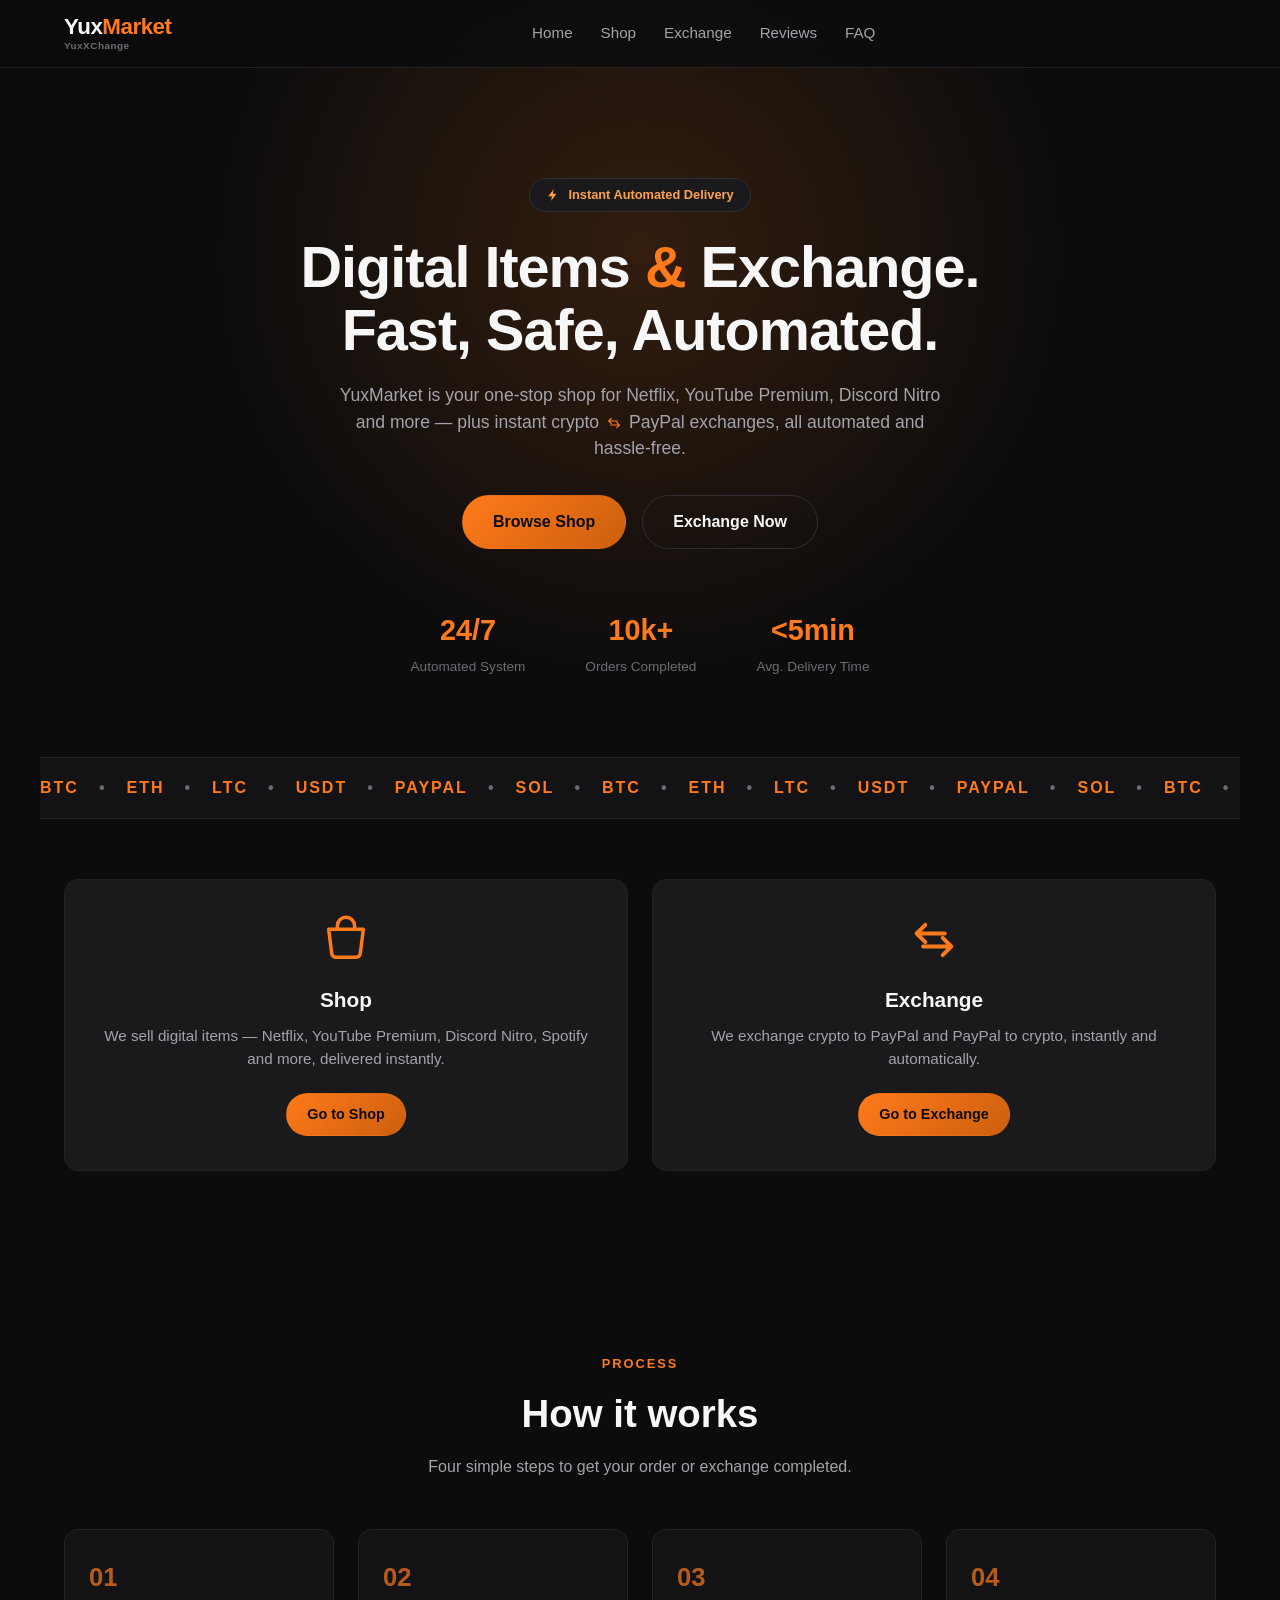
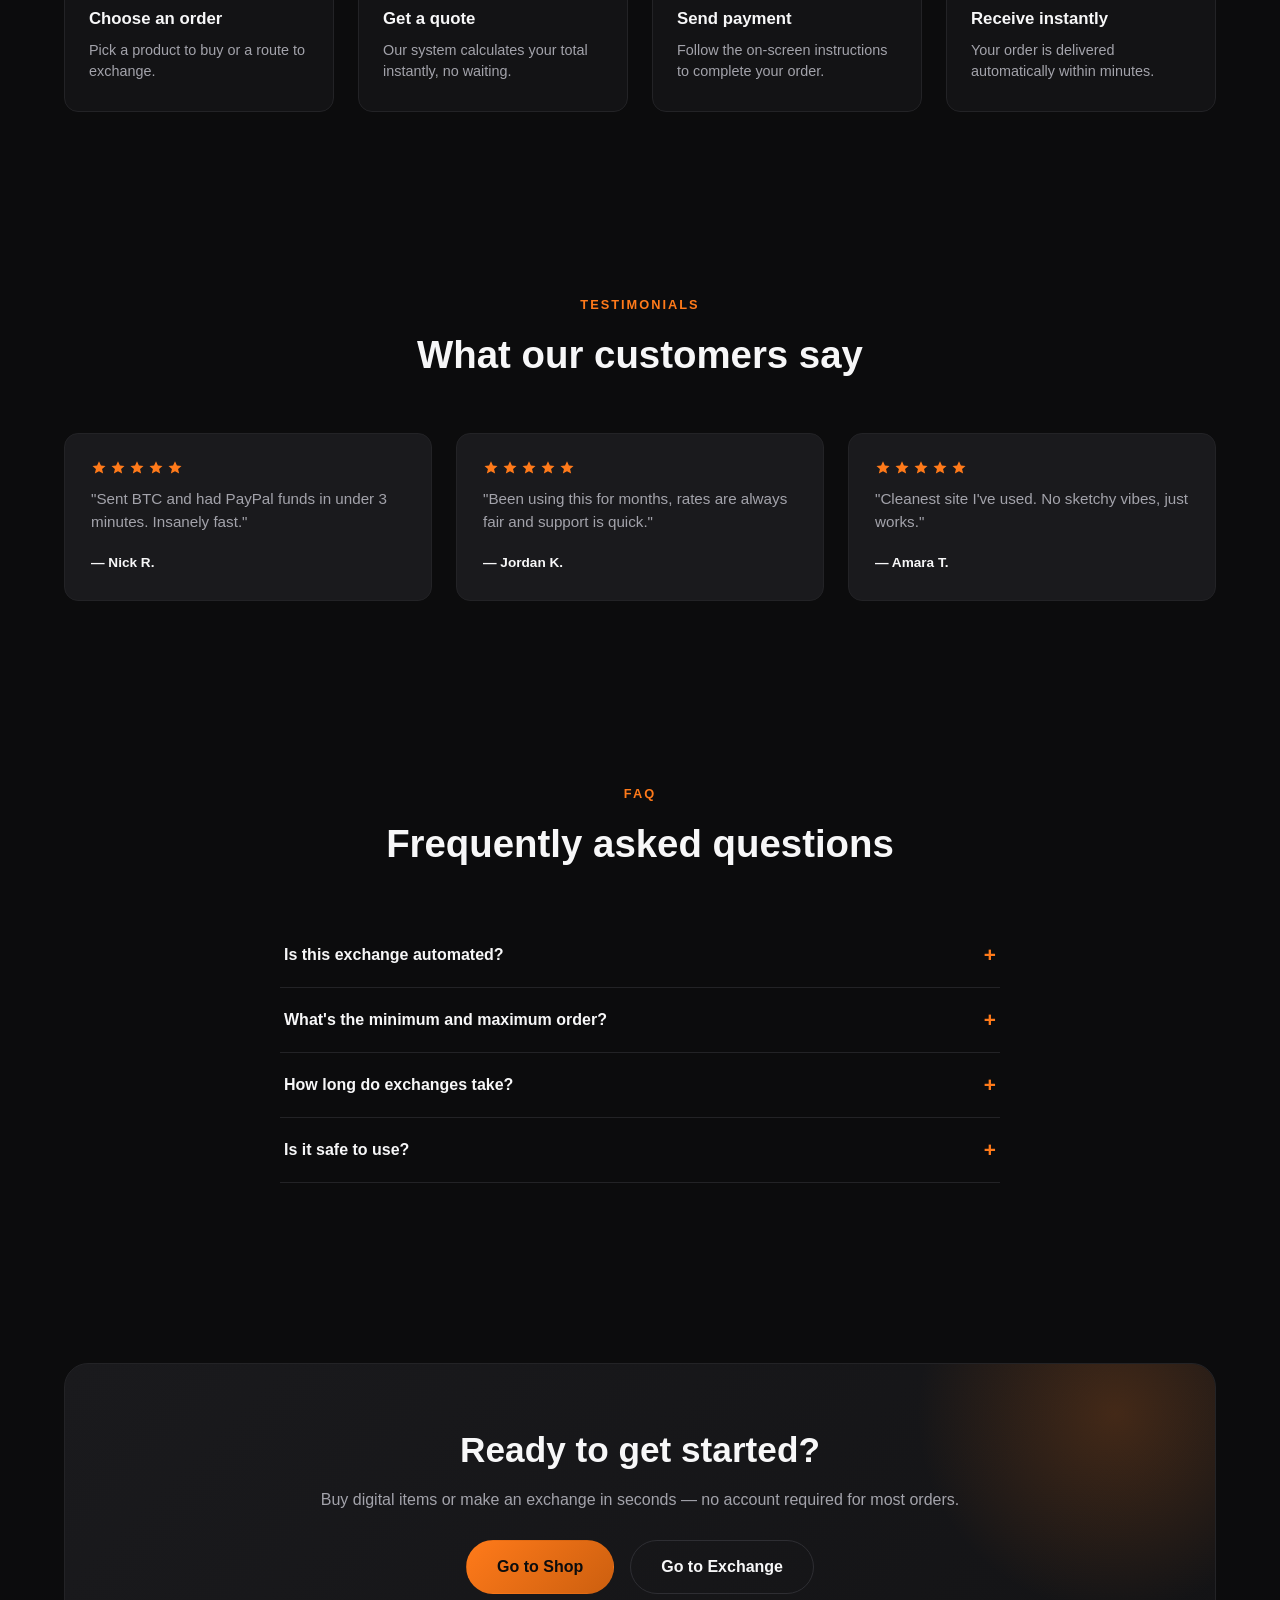
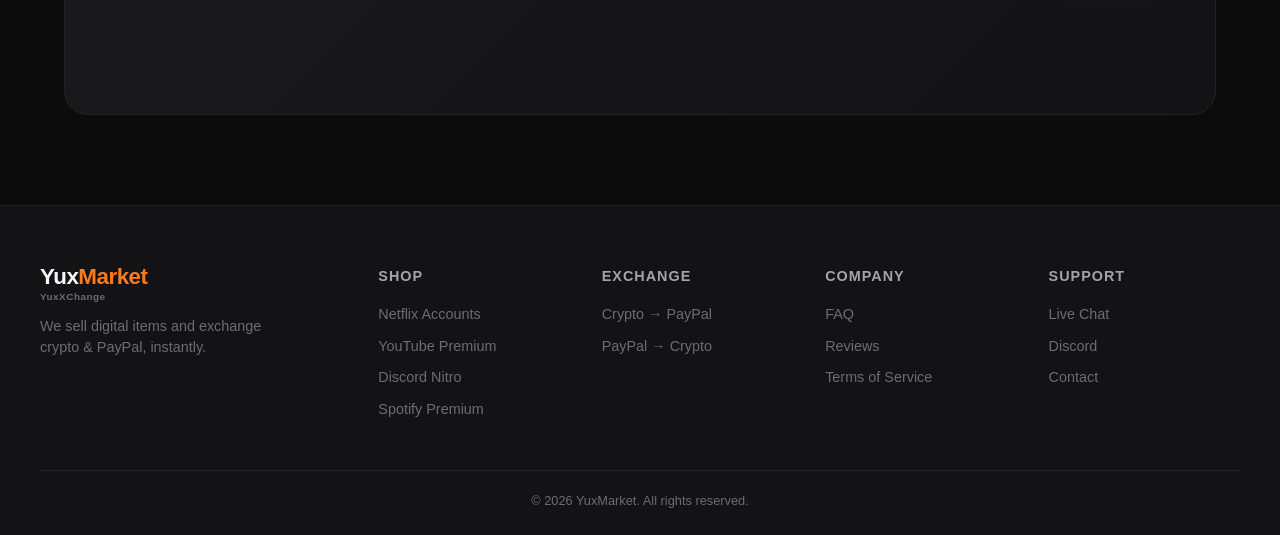
==== commit 131a0580: "Update index.html" ====
--- a/index.html
+++ b/index.html
@@ -1,63 +1,66 @@
 <!DOCTYPE html>
 <html lang="en">
 <head>
-<meta charset="UTF-8">
-<meta name="viewport" content="width=device-width, initial-scale=1.0">
-<title>YuxMarket | Digital Shop & Crypto/PayPal Exchange</title>
-<link rel="stylesheet" href="styles.css">
+  <meta charset="UTF-8" />
+  <meta name="viewport" content="width=device-width, initial-scale=1.0" />
+  <title>YuxMarket | Digital Shop & Crypto/PayPal Exchange</title>
+  <link rel="stylesheet" href="styles.css" />
 </head>
 <body>
 
-<div class="bg-glow"></div>
-
-<header class="navbar">
-  <div class="nav-container">
-    <a href="index.html" class="logo-block">
-      <span class="logo">Yux<span>Market</span></span>
-      <span class="logo-sub">YuxXChange</span>
-    </a>
-    <nav class="nav-links">
+  <div class="bg-glow"></div>
+
+  <!-- ─── HEADER ─── -->
+  <header class="navbar" id="navbar">
+    <div class="nav-container">
+      <a href="index.html" class="logo-block">
+        <span class="logo">Yux<span>Market</span></span>
+        <span class="logo-sub">YuxXChange</span>
+      </a>
+      <nav class="nav-links">
+        <a href="#home">Home</a>
+        <a href="#shop">Shop</a>
+        <a href="#exchange">Exchange</a>
+        <a href="#reviews">Reviews</a>
+        <a href="#faq">FAQ</a>
+      </nav>
+      <button class="burger" id="burger" aria-label="Toggle menu">
+        <span></span><span></span><span></span>
+      </button>
+    </div>
+    <div class="mobile-menu" id="mobileMenu">
       <a href="#home">Home</a>
-      <a href="shop.html">Shop</a>
-      <a href="exchange.html">Exchange</a>
+      <a href="#shop">Shop</a>
+      <a href="#exchange">Exchange</a>
       <a href="#reviews">Reviews</a>
       <a href="#faq">FAQ</a>
-    </nav>
-    <div class="nav-buttons">
-      <a href="#" class="btn btn-outline">Login</a>
-      <a href="#" class="btn btn-solid">Start Order</a>
-    </div>
-    <button class="burger" id="burger" aria-label="Toggle menu">
-      <span></span><span></span><span></span>
-    </button>
-  </div>
-  <div class="mobile-menu" id="mobileMenu">
-    <a href="#home">Home</a>
-    <a href="shop.html">Shop</a>
-    <a href="exchange.html">Exchange</a>
-    <a href="#reviews">Reviews</a>
-    <a href="#faq">FAQ</a>
-    <a href="#" class="btn btn-outline">Login</a>
-    <a href="#" class="btn btn-solid">Start Order</a>
-  </div>
-</header>
-
-<main>
-
-  <section class="hero" id="home">
-    <div class="hero-content">
+    </div>
+  </header>
+
+  <!-- ─── MAIN ─── -->
+  <main>
+
+    <!-- HERO -->
+    <section class="hero" id="home">
       <span class="badge">
-        <svg viewBox="0 0 24 24" fill="none" xmlns="http://www.w3.org/2000/svg"><path d="M13 2L4 14h6l-1 8 9-12h-6l1-8z" fill="currentColor"/></svg>
+        <svg viewBox="0 0 24 24" fill="none" xmlns="http://www.w3.org/2000/svg">
+          <path d="M13 2L4 14h6l-1 8 9-12h-6l1-8z" fill="currentColor"/>
+        </svg>
         Instant Automated Delivery
       </span>
-      <h1>Digital Items <span class="highlight">&</span> Exchange.<br>Fast, Safe, Automated.</h1>
-      <p class="hero-sub">YuxMarket is your one-stop shop for Netflix, YouTube Premium, Discord Nitro and more —
+      <h1>Digital Items <span class="highlight">&amp;</span> Exchange.<br>Fast, Safe, Automated.</h1>
+      <p class="hero-sub">
+        YuxMarket is your one-stop shop for Netflix, YouTube Premium, Discord Nitro and more —
         plus instant crypto
-        <svg class="inline-arrows" viewBox="0 0 24 24" fill="none" xmlns="http://www.w3.org/2000/svg"><path d="M4 9h13M4 9l4-4M4 9l4 4" stroke="currentColor" stroke-width="1.8" stroke-linecap="round" stroke-linejoin="round"/><path d="M20 15H7M20 15l-4-4M20 15l-4 4" stroke="currentColor" stroke-width="1.8" stroke-linecap="round" stroke-linejoin="round"/></svg>
-        PayPal exchanges, all automated and hassle-free.</p>
+        <svg class="inline-arrows" viewBox="0 0 24 24" fill="none" xmlns="http://www.w3.org/2000/svg">
+          <path d="M4 9h13M4 9l4-4M4 9l4 4" stroke="currentColor" stroke-width="1.8" stroke-linecap="round" stroke-linejoin="round"/>
+          <path d="M20 15H7M20 15l-4-4M20 15l-4 4" stroke="currentColor" stroke-width="1.8" stroke-linecap="round" stroke-linejoin="round"/>
+        </svg>
+        PayPal exchanges, all automated and hassle-free.
+      </p>
       <div class="hero-actions">
-        <a href="shop.html" class="btn btn-solid btn-lg">Browse Shop</a>
-        <a href="exchange.html" class="btn btn-outline btn-lg">Exchange Now</a>
+        <a href="#shop" class="btn btn-solid btn-lg">Browse Shop</a>
+        <a href="#exchange" class="btn btn-outline btn-lg">Exchange Now</a>
       </div>
       <div class="hero-stats">
         <div class="stat">
@@ -73,189 +76,202 @@
           <p>Avg. Delivery Time</p>
         </div>
       </div>
-    </div>
-  </section>
-
-  <section class="marquee">
-    <div class="marquee-track">
-      <span>BTC</span><span>•</span><span>ETH</span><span>•</span><span>LTC</span><span>•</span>
-      <span>USDT</span><span>•</span><span>PAYPAL</span><span>•</span><span>SOL</span><span>•</span>
-      <span>BTC</span><span>•</span><span>ETH</span><span>•</span><span>LTC</span><span>•</span>
-      <span>USDT</span><span>•</span><span>PAYPAL</span><span>•</span><span>SOL</span><span>•</span>
-      <span>BTC</span><span>•</span><span>ETH</span><span>•</span><span>LTC</span><span>•</span>
-      <span>USDT</span><span>•</span><span>PAYPAL</span><span>•</span><span>SOL</span><span>•</span>
-      <span>BTC</span><span>•</span><span>ETH</span><span>•</span><span>LTC</span><span>•</span>
-      <span>USDT</span><span>•</span><span>PAYPAL</span><span>•</span><span>SOL</span><span>•</span>
-    </div>
-  </section>
-
-  <section class="teaser-grid">
-    <div class="teaser-card">
-      <div class="teaser-icon">
-        <svg viewBox="0 0 24 24" fill="none" xmlns="http://www.w3.org/2000/svg"><path d="M4 7h16l-1.4 11.2a2 2 0 01-2 1.8H7.4a2 2 0 01-2-1.8L4 7z" stroke="currentColor" stroke-width="1.6" stroke-linejoin="round"/><path d="M8 7V5.5a4 4 0 018 0V7" stroke="currentColor" stroke-width="1.6" stroke-linecap="round"/></svg>
-      </div>
-      <h3>Shop</h3>
-      <p>We sell digital items — Netflix, YouTube Premium, Discord Nitro, Spotify and more, delivered instantly.</p>
-      <a href="shop.html" class="btn btn-solid">Go to Shop</a>
-    </div>
-    <div class="teaser-card">
-      <div class="teaser-icon">
-        <svg viewBox="0 0 24 24" fill="none" xmlns="http://www.w3.org/2000/svg"><path d="M4 9h13M4 9l4-4M4 9l4 4" stroke="currentColor" stroke-width="1.8" stroke-linecap="round" stroke-linejoin="round"/><path d="M20 15H7M20 15l-4-4M20 15l-4 4" stroke="currentColor" stroke-width="1.8" stroke-linecap="round" stroke-linejoin="round"/></svg>
-      </div>
-      <h3>Exchange</h3>
-      <p>We exchange crypto to PayPal and PayPal to crypto, instantly and automatically.</p>
-      <a href="exchange.html" class="btn btn-solid">Go to Exchange</a>
-    </div>
-  </section>
-
-  <section class="how" id="how">
-    <div class="section-head">
-      <span class="tag">Process</span>
-      <h2>How it works</h2>
-    </div>
-    <div class="steps">
-      <div class="step">
-        <div class="step-num">01</div>
-        <h3>Choose an order</h3>
-        <p>Pick a product to buy or a route to exchange.</p>
-      </div>
-      <div class="step">
-        <div class="step-num">02</div>
-        <h3>Get a quote</h3>
-        <p>Our system calculates your total instantly, no waiting.</p>
-      </div>
-      <div class="step">
-        <div class="step-num">03</div>
-        <h3>Send payment</h3>
-        <p>Follow the on-screen instructions to complete your order.</p>
-      </div>
-      <div class="step">
-        <div class="step-num">04</div>
-        <h3>Receive instantly</h3>
-        <p>Your order is delivered automatically within minutes.</p>
-      </div>
-    </div>
-  </section>
-
-  <section class="reviews" id="reviews">
-    <div class="section-head">
-      <span class="tag">Testimonials</span>
-      <h2>What our customers say</h2>
-    </div>
-    <div class="reviews-grid">
-      <div class="review-card">
-        <div class="stars">
-          <svg viewBox="0 0 24 24"><path d="M12 2l2.9 6.3 6.9.7-5.2 4.6 1.6 6.8L12 17l-6.2 3.4 1.6-6.8-5.2-4.6 6.9-.7L12 2z"/></svg>
-          <svg viewBox="0 0 24 24"><path d="M12 2l2.9 6.3 6.9.7-5.2 4.6 1.6 6.8L12 17l-6.2 3.4 1.6-6.8-5.2-4.6 6.9-.7L12 2z"/></svg>
-          <svg viewBox="0 0 24 24"><path d="M12 2l2.9 6.3 6.9.7-5.2 4.6 1.6 6.8L12 17l-6.2 3.4 1.6-6.8-5.2-4.6 6.9-.7L12 2z"/></svg>
-          <svg viewBox="0 0 24 24"><path d="M12 2l2.9 6.3 6.9.7-5.2 4.6 1.6 6.8L12 17l-6.2 3.4 1.6-6.8-5.2-4.6 6.9-.7L12 2z"/></svg>
-          <svg viewBox="0 0 24 24"><path d="M12 2l2.9 6.3 6.9.7-5.2 4.6 1.6 6.8L12 17l-6.2 3.4 1.6-6.8-5.2-4.6 6.9-.7L12 2z"/></svg>
-        </div>
-        <p>"Sent BTC and had PayPal funds in under 3 minutes. Insanely fast."</p>
-        <span class="reviewer">— Nick R.</span>
-      </div>
-      <div class="review-card">
-        <div class="stars">
-          <svg viewBox="0 0 24 24"><path d="M12 2l2.9 6.3 6.9.7-5.2 4.6 1.6 6.8L12 17l-6.2 3.4 1.6-6.8-5.2-4.6 6.9-.7L12 2z"/></svg>
-          <svg viewBox="0 0 24 24"><path d="M12 2l2.9 6.3 6.9.7-5.2 4.6 1.6 6.8L12 17l-6.2 3.4 1.6-6.8-5.2-4.6 6.9-.7L12 2z"/></svg>
-          <svg viewBox="0 0 24 24"><path d="M12 2l2.9 6.3 6.9.7-5.2 4.6 1.6 6.8L12 17l-6.2 3.4 1.6-6.8-5.2-4.6 6.9-.7L12 2z"/></svg>
-          <svg viewBox="0 0 24 24"><path d="M12 2l2.9 6.3 6.9.7-5.2 4.6 1.6 6.8L12 17l-6.2 3.4 1.6-6.8-5.2-4.6 6.9-.7L12 2z"/></svg>
-          <svg viewBox="0 0 24 24"><path d="M12 2l2.9 6.3 6.9.7-5.2 4.6 1.6 6.8L12 17l-6.2 3.4 1.6-6.8-5.2-4.6 6.9-.7L12 2z"/></svg>
-        </div>
-        <p>"Been using this for months, rates are always fair and support is quick."</p>
-        <span class="reviewer">— Jordan K.</span>
-      </div>
-      <div class="review-card">
-        <div class="stars">
-          <svg viewBox="0 0 24 24"><path d="M12 2l2.9 6.3 6.9.7-5.2 4.6 1.6 6.8L12 17l-6.2 3.4 1.6-6.8-5.2-4.6 6.9-.7L12 2z"/></svg>
-          <svg viewBox="0 0 24 24"><path d="M12 2l2.9 6.3 6.9.7-5.2 4.6 1.6 6.8L12 17l-6.2 3.4 1.6-6.8-5.2-4.6 6.9-.7L12 2z"/></svg>
-          <svg viewBox="0 0 24 24"><path d="M12 2l2.9 6.3 6.9.7-5.2 4.6 1.6 6.8L12 17l-6.2 3.4 1.6-6.8-5.2-4.6 6.9-.7L12 2z"/></svg>
-          <svg viewBox="0 0 24 24"><path d="M12 2l2.9 6.3 6.9.7-5.2 4.6 1.6 6.8L12 17l-6.2 3.4 1.6-6.8-5.2-4.6 6.9-.7L12 2z"/></svg>
-          <svg viewBox="0 0 24 24"><path d="M12 2l2.9 6.3 6.9.7-5.2 4.6 1.6 6.8L12 17l-6.2 3.4 1.6-6.8-5.2-4.6 6.9-.7L12 2z"/></svg>
-        </div>
-        <p>"Cleanest site I've used. No sketchy vibes, just works."</p>
-        <span class="reviewer">— Amara T.</span>
-      </div>
-    </div>
-  </section>
-
-  <section class="faq" id="faq">
-    <div class="section-head">
-      <span class="tag">FAQ</span>
-      <h2>Frequently asked questions</h2>
-    </div>
-    <div class="faq-list" id="faqList">
-      <div class="faq-item">
-        <button class="faq-q">Is this exchange automated? <span>+</span></button>
-        <div class="faq-a"><p>Yes, most orders are processed instantly by our automated system, 24/7.</p></div>
-      </div>
-      <div class="faq-item">
-        <button class="faq-q">What's the minimum and maximum order? <span>+</span></button>
-        <div class="faq-a"><p>Minimums start around $10-20 depending on the route, with maximums up to $5,000. Larger orders may need manual review.</p></div>
-      </div>
-      <div class="faq-item">
-        <button class="faq-q">How long do exchanges take? <span>+</span></button>
-        <div class="faq-a"><p>Most exchanges complete in under 5 minutes after confirmations. Manual review orders may take longer.</p></div>
-      </div>
-      <div class="faq-item">
-        <button class="faq-q">Is it safe to use? <span>+</span></button>
-        <div class="faq-a"><p>We use secure automated processing and never store more information than necessary to complete your order.</p></div>
-      </div>
-    </div>
-  </section>
-
-  <section class="cta">
-    <div class="cta-box">
-      <h2>Ready to get started?</h2>
-      <p>Buy digital items or make an exchange in seconds — no account required for most orders.</p>
-      <div class="hero-actions">
-        <a href="shop.html" class="btn btn-solid btn-lg">Go to Shop</a>
-        <a href="exchange.html" class="btn btn-outline btn-lg">Go to Exchange</a>
-      </div>
-    </div>
-  </section>
-
-</main>
-
-<footer class="footer">
-  <div class="footer-top">
-    <div class="footer-brand">
-      <a href="index.html" class="logo-block">
-        <span class="logo">Yux<span>Market</span></span>
-        <span class="logo-sub">YuxXChange</span>
-      </a>
-      <p>We sell digital items and exchange crypto & PayPal, instantly.</p>
-    </div>
-    <div class="footer-col">
-      <h4>Shop</h4>
-      <a href="shop.html">Netflix Accounts</a>
-      <a href="shop.html">YouTube Premium</a>
-      <a href="shop.html">Discord Nitro</a>
-      <a href="shop.html">Spotify Premium</a>
-    </div>
-    <div class="footer-col">
-      <h4>Exchange</h4>
-      <a href="exchange.html">Crypto → PayPal</a>
-      <a href="exchange.html">PayPal → Crypto</a>
-    </div>
-    <div class="footer-col">
-      <h4>Company</h4>
-      <a href="#faq">FAQ</a>
-      <a href="#reviews">Reviews</a>
-      <a href="#">Terms of Service</a>
-    </div>
-    <div class="footer-col">
-      <h4>Support</h4>
-      <a href="#">Live Chat</a>
-      <a href="#">Discord</a>
-      <a href="#">Contact</a>
-    </div>
-  </div>
-  <div class="footer-bottom">
-    <p>&copy; 2026 YuxMarket. All rights reserved.</p>
-  </div>
-</footer>
-
-<script src="script.js"></script>
+    </section>
+
+    <!-- MARQUEE -->
+    <section class="marquee" style="padding:18px 0;">
+      <div class="marquee-track">
+        <span>BTC</span><span>•</span><span>ETH</span><span>•</span><span>LTC</span><span>•</span>
+        <span>USDT</span><span>•</span><span>PAYPAL</span><span>•</span><span>SOL</span><span>•</span>
+        <span>BTC</span><span>•</span><span>ETH</span><span>•</span><span>LTC</span><span>•</span>
+        <span>USDT</span><span>•</span><span>PAYPAL</span><span>•</span><span>SOL</span><span>•</span>
+        <span>BTC</span><span>•</span><span>ETH</span><span>•</span><span>LTC</span><span>•</span>
+        <span>USDT</span><span>•</span><span>PAYPAL</span><span>•</span><span>SOL</span><span>•</span>
+        <span>BTC</span><span>•</span><span>ETH</span><span>•</span><span>LTC</span><span>•</span>
+        <span>USDT</span><span>•</span><span>PAYPAL</span><span>•</span><span>SOL</span><span>•</span>
+      </div>
+    </section>
+
+    <!-- TEASER : SHOP & EXCHANGE -->
+    <section class="teaser-grid" id="shop" style="padding-top:60px;">
+      <div class="teaser-card">
+        <div class="teaser-icon">
+          <svg viewBox="0 0 24 24" fill="none" xmlns="http://www.w3.org/2000/svg">
+            <path d="M4 7h16l-1.4 11.2a2 2 0 01-2 1.8H7.4a2 2 0 01-2-1.8L4 7z" stroke="currentColor" stroke-width="1.6" stroke-linejoin="round"/>
+            <path d="M8 7V5.5a4 4 0 018 0V7" stroke="currentColor" stroke-width="1.6" stroke-linecap="round"/>
+          </svg>
+        </div>
+        <h3>Shop</h3>
+        <p>We sell digital items — Netflix, YouTube Premium, Discord Nitro, Spotify and more, delivered instantly.</p>
+        <a href="#shop" class="btn btn-solid">Go to Shop</a>
+      </div>
+      <div class="teaser-card" id="exchange">
+        <div class="teaser-icon">
+          <svg viewBox="0 0 24 24" fill="none" xmlns="http://www.w3.org/2000/svg">
+            <path d="M4 9h13M4 9l4-4M4 9l4 4" stroke="currentColor" stroke-width="1.8" stroke-linecap="round" stroke-linejoin="round"/>
+            <path d="M20 15H7M20 15l-4-4M20 15l-4 4" stroke="currentColor" stroke-width="1.8" stroke-linecap="round" stroke-linejoin="round"/>
+          </svg>
+        </div>
+        <h3>Exchange</h3>
+        <p>We exchange crypto to PayPal and PayPal to crypto, instantly and automatically.</p>
+        <a href="#exchange" class="btn btn-solid">Go to Exchange</a>
+      </div>
+    </section>
+
+    <!-- HOW IT WORKS -->
+    <section class="how" id="how">
+      <div class="section-head">
+        <span class="tag">Process</span>
+        <h2>How it works</h2>
+        <p>Four simple steps to get your order or exchange completed.</p>
+      </div>
+      <div class="steps">
+        <div class="step">
+          <div class="step-num">01</div>
+          <h3>Choose an order</h3>
+          <p>Pick a product to buy or a route to exchange.</p>
+        </div>
+        <div class="step">
+          <div class="step-num">02</div>
+          <h3>Get a quote</h3>
+          <p>Our system calculates your total instantly, no waiting.</p>
+        </div>
+        <div class="step">
+          <div class="step-num">03</div>
+          <h3>Send payment</h3>
+          <p>Follow the on-screen instructions to complete your order.</p>
+        </div>
+        <div class="step">
+          <div class="step-num">04</div>
+          <h3>Receive instantly</h3>
+          <p>Your order is delivered automatically within minutes.</p>
+        </div>
+      </div>
+    </section>
+
+    <!-- REVIEWS -->
+    <section class="reviews" id="reviews">
+      <div class="section-head">
+        <span class="tag">Testimonials</span>
+        <h2>What our customers say</h2>
+      </div>
+      <div class="reviews-grid">
+        <div class="review-card">
+          <div class="stars">
+            <svg viewBox="0 0 24 24"><path d="M12 2l2.9 6.3 6.9.7-5.2 4.6 1.6 6.8L12 17l-6.2 3.4 1.6-6.8-5.2-4.6 6.9-.7L12 2z"/></svg>
+            <svg viewBox="0 0 24 24"><path d="M12 2l2.9 6.3 6.9.7-5.2 4.6 1.6 6.8L12 17l-6.2 3.4 1.6-6.8-5.2-4.6 6.9-.7L12 2z"/></svg>
+            <svg viewBox="0 0 24 24"><path d="M12 2l2.9 6.3 6.9.7-5.2 4.6 1.6 6.8L12 17l-6.2 3.4 1.6-6.8-5.2-4.6 6.9-.7L12 2z"/></svg>
+            <svg viewBox="0 0 24 24"><path d="M12 2l2.9 6.3 6.9.7-5.2 4.6 1.6 6.8L12 17l-6.2 3.4 1.6-6.8-5.2-4.6 6.9-.7L12 2z"/></svg>
+            <svg viewBox="0 0 24 24"><path d="M12 2l2.9 6.3 6.9.7-5.2 4.6 1.6 6.8L12 17l-6.2 3.4 1.6-6.8-5.2-4.6 6.9-.7L12 2z"/></svg>
+          </div>
+          <p>"Sent BTC and had PayPal funds in under 3 minutes. Insanely fast."</p>
+          <span class="reviewer">— Nick R.</span>
+        </div>
+        <div class="review-card">
+          <div class="stars">
+            <svg viewBox="0 0 24 24"><path d="M12 2l2.9 6.3 6.9.7-5.2 4.6 1.6 6.8L12 17l-6.2 3.4 1.6-6.8-5.2-4.6 6.9-.7L12 2z"/></svg>
+            <svg viewBox="0 0 24 24"><path d="M12 2l2.9 6.3 6.9.7-5.2 4.6 1.6 6.8L12 17l-6.2 3.4 1.6-6.8-5.2-4.6 6.9-.7L12 2z"/></svg>
+            <svg viewBox="0 0 24 24"><path d="M12 2l2.9 6.3 6.9.7-5.2 4.6 1.6 6.8L12 17l-6.2 3.4 1.6-6.8-5.2-4.6 6.9-.7L12 2z"/></svg>
+            <svg viewBox="0 0 24 24"><path d="M12 2l2.9 6.3 6.9.7-5.2 4.6 1.6 6.8L12 17l-6.2 3.4 1.6-6.8-5.2-4.6 6.9-.7L12 2z"/></svg>
+            <svg viewBox="0 0 24 24"><path d="M12 2l2.9 6.3 6.9.7-5.2 4.6 1.6 6.8L12 17l-6.2 3.4 1.6-6.8-5.2-4.6 6.9-.7L12 2z"/></svg>
+          </div>
+          <p>"Been using this for months, rates are always fair and support is quick."</p>
+          <span class="reviewer">— Jordan K.</span>
+        </div>
+        <div class="review-card">
+          <div class="stars">
+            <svg viewBox="0 0 24 24"><path d="M12 2l2.9 6.3 6.9.7-5.2 4.6 1.6 6.8L12 17l-6.2 3.4 1.6-6.8-5.2-4.6 6.9-.7L12 2z"/></svg>
+            <svg viewBox="0 0 24 24"><path d="M12 2l2.9 6.3 6.9.7-5.2 4.6 1.6 6.8L12 17l-6.2 3.4 1.6-6.8-5.2-4.6 6.9-.7L12 2z"/></svg>
+            <svg viewBox="0 0 24 24"><path d="M12 2l2.9 6.3 6.9.7-5.2 4.6 1.6 6.8L12 17l-6.2 3.4 1.6-6.8-5.2-4.6 6.9-.7L12 2z"/></svg>
+            <svg viewBox="0 0 24 24"><path d="M12 2l2.9 6.3 6.9.7-5.2 4.6 1.6 6.8L12 17l-6.2 3.4 1.6-6.8-5.2-4.6 6.9-.7L12 2z"/></svg>
+            <svg viewBox="0 0 24 24"><path d="M12 2l2.9 6.3 6.9.7-5.2 4.6 1.6 6.8L12 17l-6.2 3.4 1.6-6.8-5.2-4.6 6.9-.7L12 2z"/></svg>
+          </div>
+          <p>"Cleanest site I've used. No sketchy vibes, just works."</p>
+          <span class="reviewer">— Amara T.</span>
+        </div>
+      </div>
+    </section>
+
+    <!-- FAQ -->
+    <section class="faq" id="faq">
+      <div class="section-head">
+        <span class="tag">FAQ</span>
+        <h2>Frequently asked questions</h2>
+      </div>
+      <div class="faq-list" id="faqList">
+        <div class="faq-item">
+          <button class="faq-q">Is this exchange automated? <span>+</span></button>
+          <div class="faq-a"><p>Yes, most orders are processed instantly by our automated system, 24/7.</p></div>
+        </div>
+        <div class="faq-item">
+          <button class="faq-q">What's the minimum and maximum order? <span>+</span></button>
+          <div class="faq-a"><p>Minimums start around $10-20 depending on the route, with maximums up to $5,000. Larger orders may need manual review.</p></div>
+        </div>
+        <div class="faq-item">
+          <button class="faq-q">How long do exchanges take? <span>+</span></button>
+          <div class="faq-a"><p>Most exchanges complete in under 5 minutes after confirmations. Manual review orders may take longer.</p></div>
+        </div>
+        <div class="faq-item">
+          <button class="faq-q">Is it safe to use? <span>+</span></button>
+          <div class="faq-a"><p>We use secure automated processing and never store more information than necessary to complete your order.</p></div>
+        </div>
+      </div>
+    </section>
+
+    <!-- CTA -->
+    <section class="cta">
+      <div class="cta-box">
+        <h2>Ready to get started?</h2>
+        <p>Buy digital items or make an exchange in seconds — no account required for most orders.</p>
+        <div class="hero-actions">
+          <a href="#shop" class="btn btn-solid btn-lg">Go to Shop</a>
+          <a href="#exchange" class="btn btn-outline btn-lg">Go to Exchange</a>
+        </div>
+      </div>
+    </section>
+
+  </main>
+
+  <!-- ─── FOOTER ─── -->
+  <footer class="footer">
+    <div class="footer-top">
+      <div class="footer-brand">
+        <a href="index.html" class="logo-block">
+          <span class="logo">Yux<span>Market</span></span>
+          <span class="logo-sub">YuxXChange</span>
+        </a>
+        <p>We sell digital items and exchange crypto &amp; PayPal, instantly.</p>
+      </div>
+      <div class="footer-col">
+        <h4>Shop</h4>
+        <a href="#shop">Netflix Accounts</a>
+        <a href="#shop">YouTube Premium</a>
+        <a href="#shop">Discord Nitro</a>
+        <a href="#shop">Spotify Premium</a>
+      </div>
+      <div class="footer-col">
+        <h4>Exchange</h4>
+        <a href="#exchange">Crypto → PayPal</a>
+        <a href="#exchange">PayPal → Crypto</a>
+      </div>
+      <div class="footer-col">
+        <h4>Company</h4>
+        <a href="#faq">FAQ</a>
+        <a href="#reviews">Reviews</a>
+        <a href="#">Terms of Service</a>
+      </div>
+      <div class="footer-col">
+        <h4>Support</h4>
+        <a href="#">Live Chat</a>
+        <a href="#">Discord</a>
+        <a href="#">Contact</a>
+      </div>
+    </div>
+    <div class="footer-bottom">
+      <p>&copy; 2026 YuxMarket. All rights reserved.</p>
+    </div>
+  </footer>
+
+  <script src="script.js"></script>
 </body>
 </html>
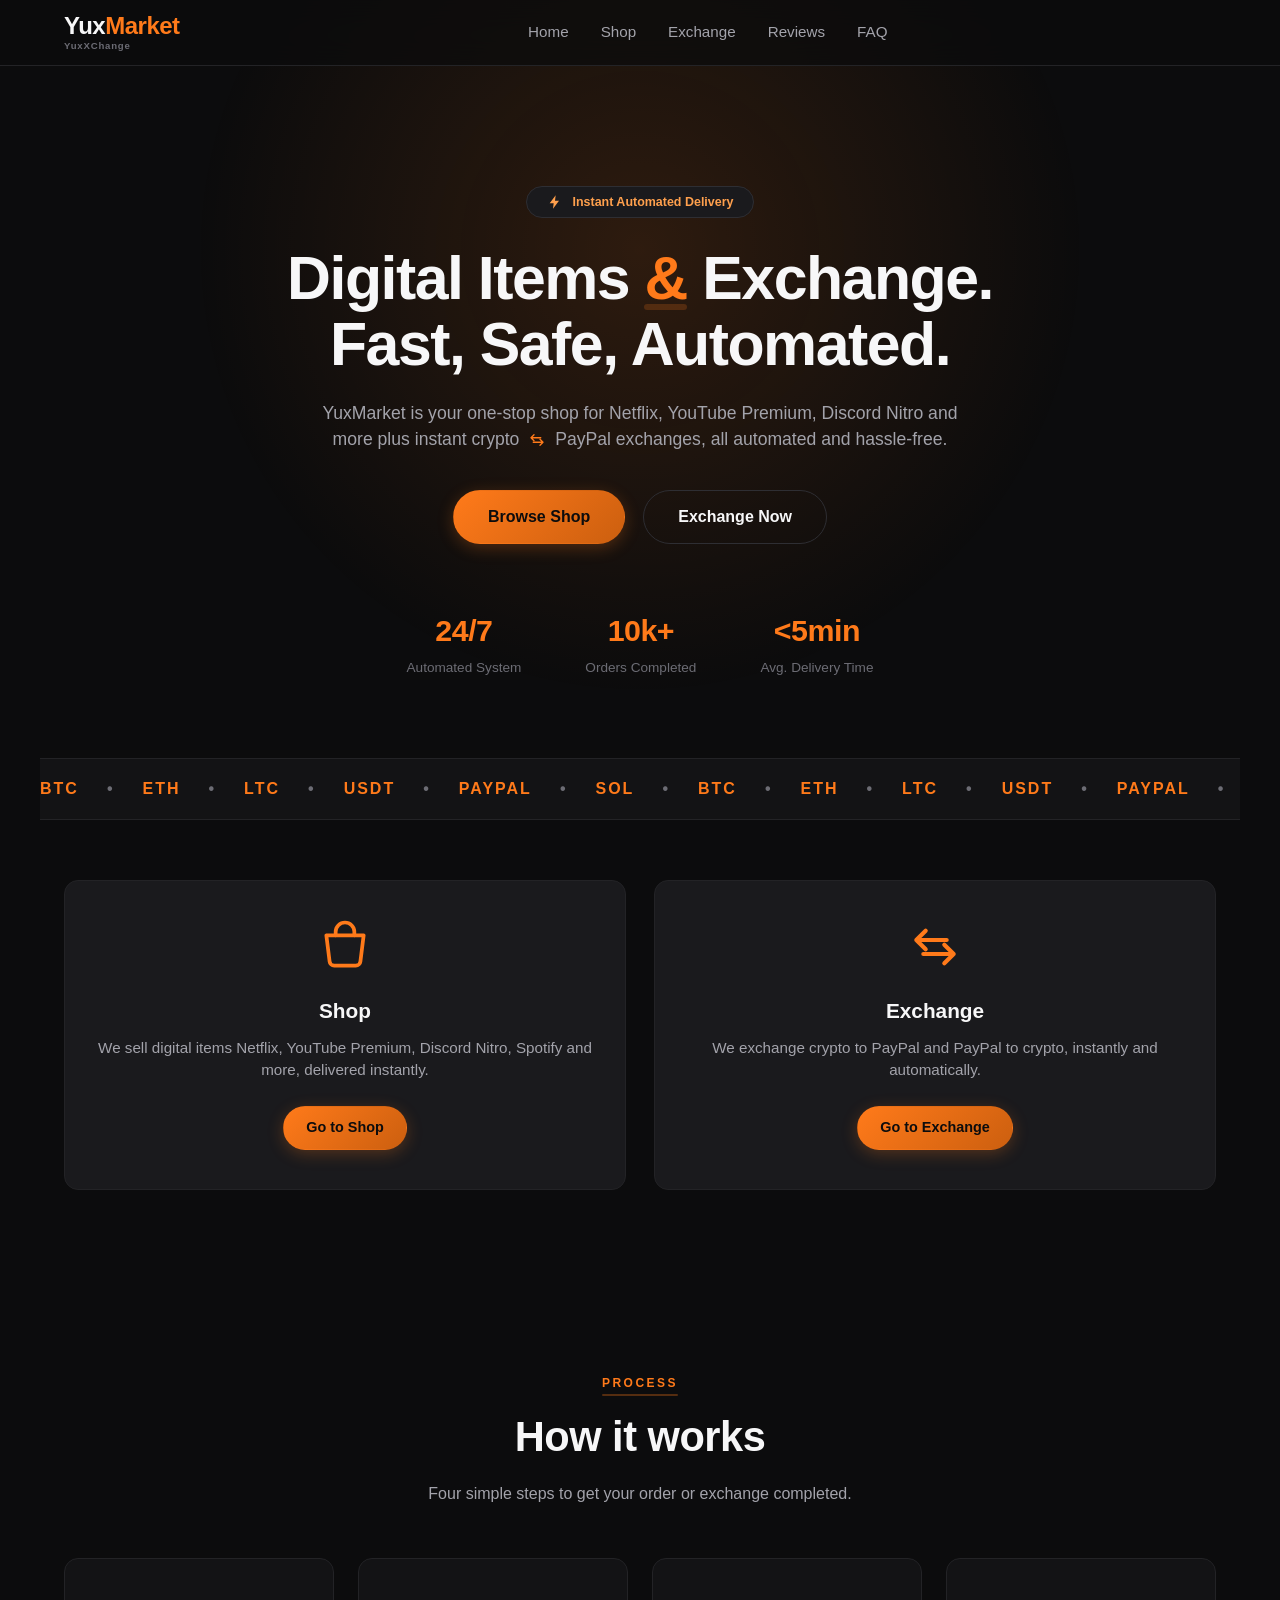
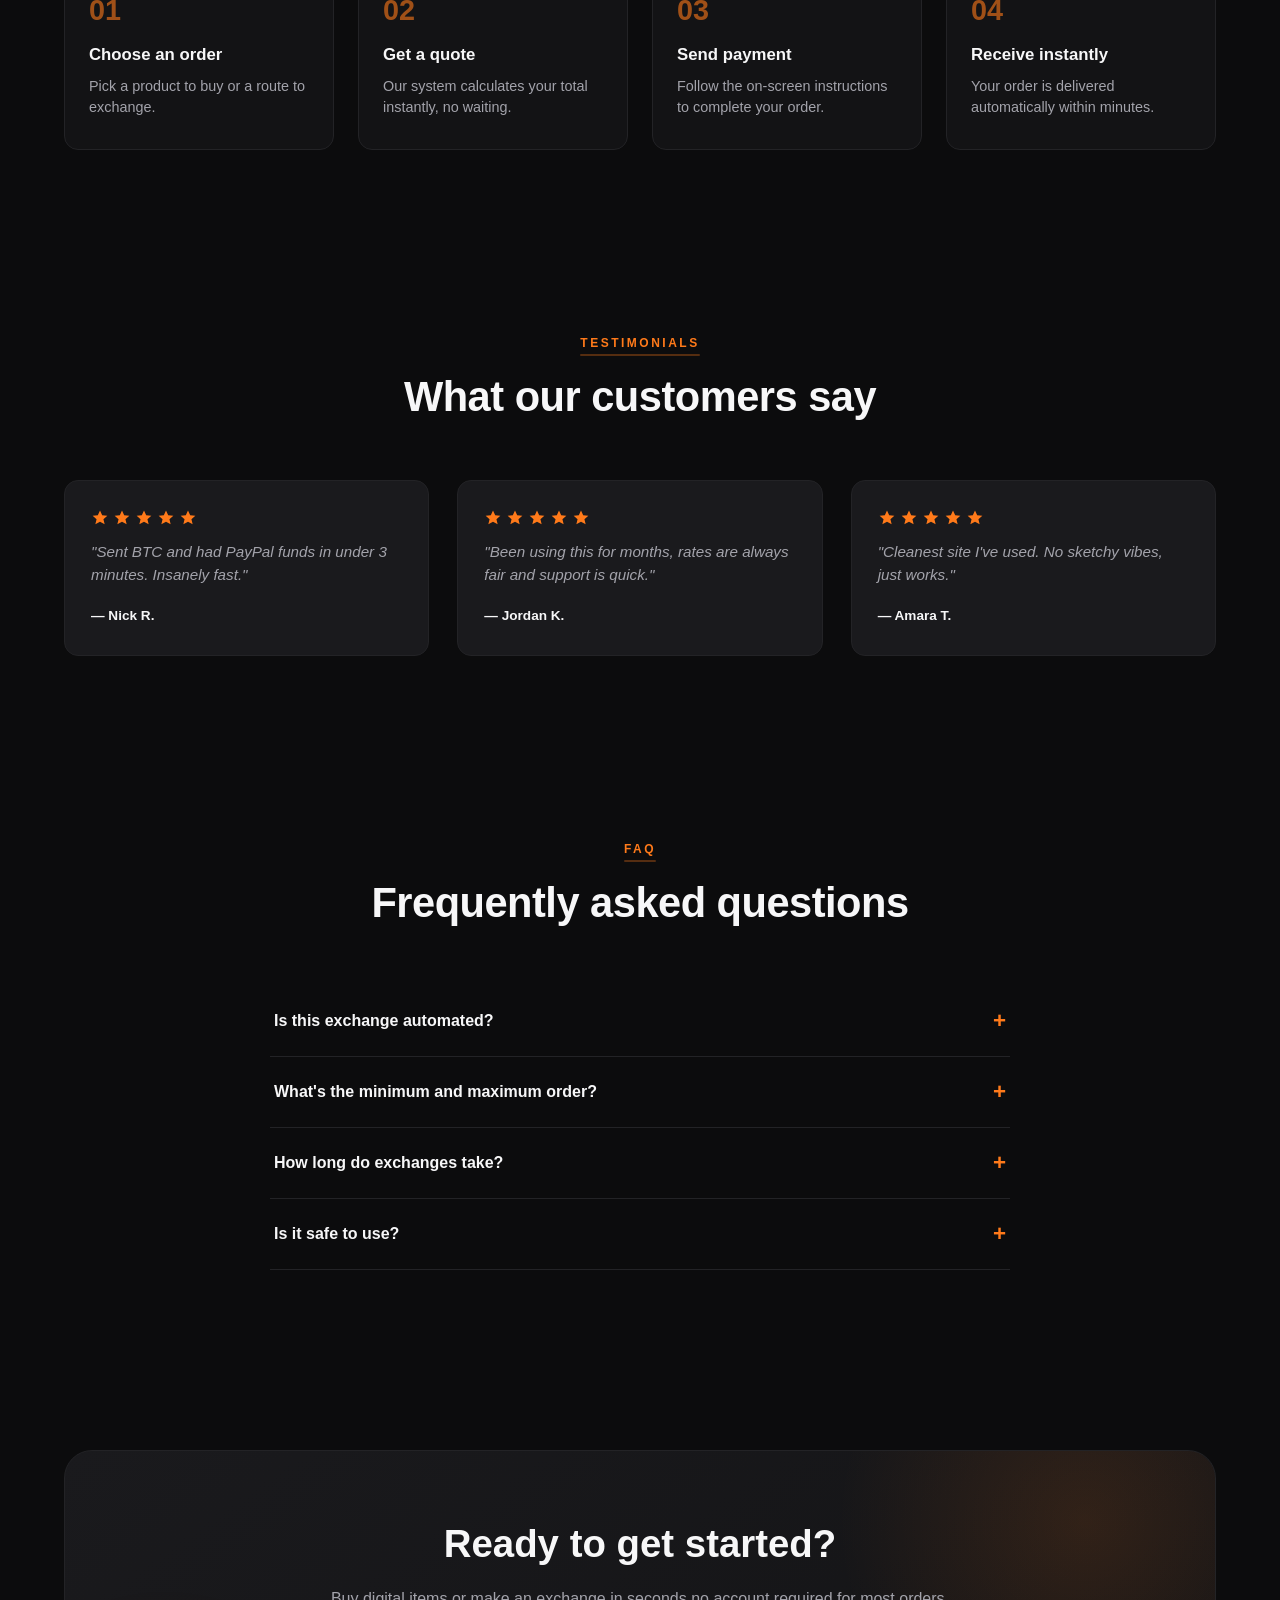
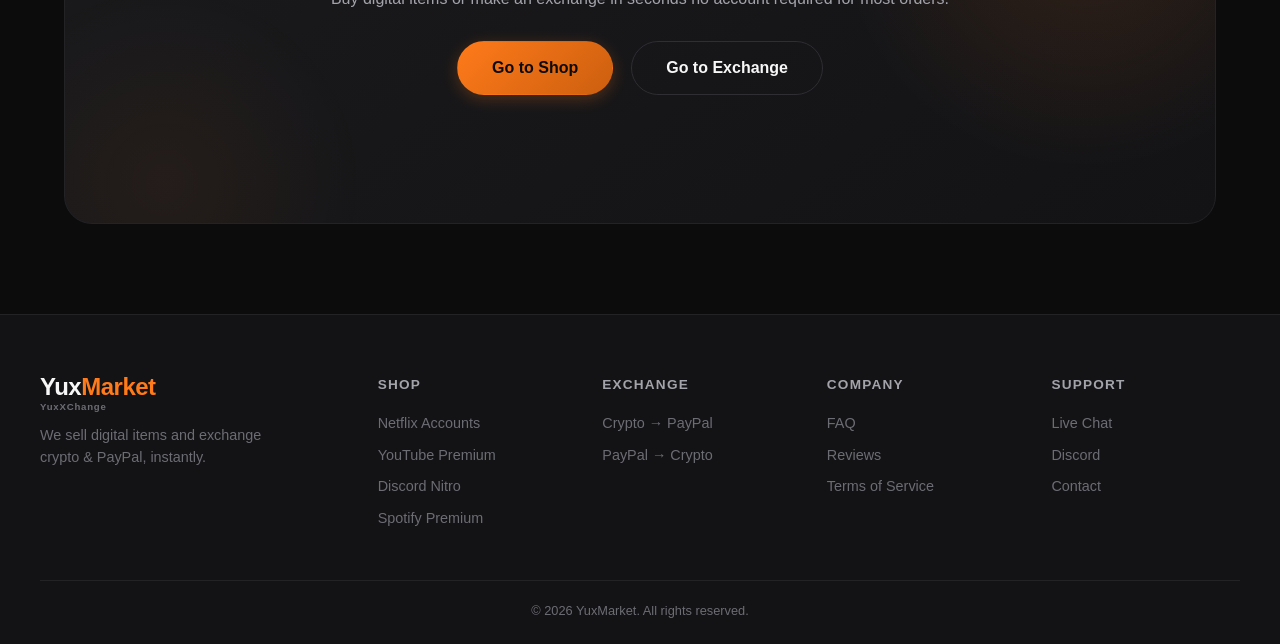
==== commit ee6acb89: "Update index.html" ====
--- a/index.html
+++ b/index.html
@@ -50,8 +50,7 @@
       </span>
       <h1>Digital Items <span class="highlight">&amp;</span> Exchange.<br>Fast, Safe, Automated.</h1>
       <p class="hero-sub">
-        YuxMarket is your one-stop shop for Netflix, YouTube Premium, Discord Nitro and more —
-        plus instant crypto
+        YuxMarket is your one-stop shop for Netflix, YouTube Premium, Discord Nitro and more plus instant crypto
         <svg class="inline-arrows" viewBox="0 0 24 24" fill="none" xmlns="http://www.w3.org/2000/svg">
           <path d="M4 9h13M4 9l4-4M4 9l4 4" stroke="currentColor" stroke-width="1.8" stroke-linecap="round" stroke-linejoin="round"/>
           <path d="M20 15H7M20 15l-4-4M20 15l-4 4" stroke="currentColor" stroke-width="1.8" stroke-linecap="round" stroke-linejoin="round"/>
@@ -102,7 +101,7 @@
           </svg>
         </div>
         <h3>Shop</h3>
-        <p>We sell digital items — Netflix, YouTube Premium, Discord Nitro, Spotify and more, delivered instantly.</p>
+        <p>We sell digital items Netflix, YouTube Premium, Discord Nitro, Spotify and more, delivered instantly.</p>
         <a href="#shop" class="btn btn-solid">Go to Shop</a>
       </div>
       <div class="teaser-card" id="exchange">
@@ -222,7 +221,7 @@
     <section class="cta">
       <div class="cta-box">
         <h2>Ready to get started?</h2>
-        <p>Buy digital items or make an exchange in seconds — no account required for most orders.</p>
+        <p>Buy digital items or make an exchange in seconds no account required for most orders.</p>
         <div class="hero-actions">
           <a href="#shop" class="btn btn-solid btn-lg">Go to Shop</a>
           <a href="#exchange" class="btn btn-outline btn-lg">Go to Exchange</a>
--- a/styles.css
+++ b/styles.css
@@ -1,3 +1,10 @@
+/* ── Reset & root ── */
+* {
+  margin: 0;
+  padding: 0;
+  box-sizing: border-box;
+}
+
 :root {
   --orange: #ff7a1a;
   --orange-light: #ffa04d;
@@ -11,12 +18,13 @@
   --gray-300: #a3a3ab;
   --white: #f7f7f8;
   --radius: 14px;
-  --transition: 0.25s ease;
-}
-
-* { margin: 0; padding: 0; box-sizing: border-box; }
-
-html { scroll-behavior: smooth; }
+  --transition: 0.3s cubic-bezier(0.4, 0, 0.2, 1);
+  --shadow-glow: 0 8px 32px rgba(255, 122, 26, 0.18);
+}
+
+html {
+  scroll-behavior: smooth;
+}
 
 body {
   background: var(--black);
@@ -27,6 +35,12 @@
   position: relative;
 }
 
+a {
+  text-decoration: none;
+  color: inherit;
+}
+
+/* ── Glow ── */
 .bg-glow {
   position: fixed;
   top: -200px;
@@ -34,37 +48,60 @@
   transform: translateX(-50%);
   width: 900px;
   height: 900px;
-  background: radial-gradient(circle, rgba(255,122,26,0.16) 0%, rgba(255,122,26,0) 70%);
+  background: radial-gradient(circle, rgba(255, 122, 26, 0.14) 0%, rgba(255, 122, 26, 0) 70%);
   pointer-events: none;
   z-index: 0;
-}
-
-a { text-decoration: none; color: inherit; }
-ul { list-style: none; }
-img { max-width: 100%; display: block; }
-
+  animation: pulseGlow 6s ease-in-out infinite alternate;
+}
+
+@keyframes pulseGlow {
+  0% {
+    opacity: 0.6;
+    transform: translateX(-50%) scale(1);
+  }
+  100% {
+    opacity: 1;
+    transform: translateX(-50%) scale(1.08);
+  }
+}
+
+/* ── Tag ── */
 .tag {
   color: var(--orange);
   font-weight: 700;
-  font-size: 0.8rem;
-  letter-spacing: 2px;
+  font-size: 0.75rem;
+  letter-spacing: 2.5px;
   text-transform: uppercase;
-}
-
-/* NAVBAR */
+  display: inline-block;
+  position: relative;
+}
+.tag::after {
+  content: '';
+  position: absolute;
+  left: 0;
+  bottom: -4px;
+  width: 100%;
+  height: 2px;
+  background: var(--orange);
+  opacity: 0.3;
+  border-radius: 2px;
+}
+
+/* ── Navbar ── */
 .navbar {
   position: sticky;
   top: 0;
   z-index: 100;
-  background: rgba(12,12,13,0.85);
-  backdrop-filter: blur(10px);
+  background: rgba(12, 12, 13, 0.78);
+  backdrop-filter: blur(14px) saturate(1.2);
   border-bottom: 1px solid var(--gray-800);
+  transition: box-shadow var(--transition);
 }
 
 .nav-container {
   max-width: 1200px;
   margin: 0 auto;
-  padding: 16px 24px;
+  padding: 14px 24px;
   display: flex;
   align-items: center;
   justify-content: space-between;
@@ -79,26 +116,32 @@
 }
 
 .logo {
-  font-size: 1.4rem;
+  font-size: 1.5rem;
   font-weight: 800;
   color: var(--white);
   letter-spacing: -0.5px;
   line-height: 1;
-}
-.logo span { color: var(--orange); }
+  transition: transform 0.3s ease;
+}
+.logo:hover {
+  transform: scale(1.02);
+}
+.logo span {
+  color: var(--orange);
+}
 
 .logo-sub {
   display: block;
-  font-size: 0.62rem;
+  font-size: 0.6rem;
   font-weight: 600;
   color: var(--gray-500);
-  letter-spacing: 0.5px;
+  letter-spacing: 0.8px;
   line-height: 1;
 }
 
 .nav-links {
   display: flex;
-  gap: 28px;
+  gap: 32px;
   flex: 1;
   justify-content: center;
 }
@@ -107,14 +150,26 @@
   color: var(--gray-300);
   font-weight: 500;
   font-size: 0.95rem;
-  transition: color var(--transition);
-}
-.nav-links a:hover { color: var(--orange); }
-
-.nav-buttons {
-  display: flex;
-  gap: 12px;
-  align-items: center;
+  transition: color var(--transition), transform 0.2s;
+  position: relative;
+}
+.nav-links a::after {
+  content: '';
+  position: absolute;
+  left: 0;
+  bottom: -4px;
+  width: 0;
+  height: 2px;
+  background: var(--orange);
+  transition: width var(--transition);
+  border-radius: 2px;
+}
+.nav-links a:hover {
+  color: var(--orange);
+  transform: translateY(-1px);
+}
+.nav-links a:hover::after {
+  width: 100%;
 }
 
 .burger {
@@ -125,13 +180,26 @@
   border: none;
   cursor: pointer;
   padding: 8px;
+  transition: transform 0.2s;
+}
+.burger:hover {
+  transform: scale(1.05);
 }
 .burger span {
-  width: 24px;
-  height: 2px;
+  width: 26px;
+  height: 2.5px;
   background: var(--white);
-  border-radius: 2px;
+  border-radius: 4px;
   transition: var(--transition);
+}
+.burger.active span:nth-child(1) {
+  transform: rotate(45deg) translate(5px, 5px);
+}
+.burger.active span:nth-child(2) {
+  opacity: 0;
+}
+.burger.active span:nth-child(3) {
+  transform: rotate(-45deg) translate(5px, -5px);
 }
 
 .mobile-menu {
@@ -140,34 +208,63 @@
   gap: 4px;
   padding: 12px 24px 20px;
   border-top: 1px solid var(--gray-800);
+  background: rgba(12, 12, 13, 0.96);
+  backdrop-filter: blur(8px);
 }
 .mobile-menu a {
   padding: 12px 0;
   color: var(--gray-300);
   border-bottom: 1px solid var(--gray-900);
-}
-.mobile-menu.open { display: flex; }
-
-/* BUTTONS */
+  transition: color var(--transition), padding-left 0.2s;
+}
+.mobile-menu a:hover {
+  color: var(--orange);
+  padding-left: 6px;
+}
+.mobile-menu.open {
+  display: flex;
+}
+
+/* ── Buttons ── */
 .btn {
   display: inline-block;
-  padding: 10px 20px;
+  padding: 10px 22px;
   border-radius: 999px;
   font-weight: 600;
   font-size: 0.9rem;
   transition: all var(--transition);
   border: 1px solid transparent;
   cursor: pointer;
-}
+  position: relative;
+  overflow: hidden;
+}
+
 .btn-solid {
   background: linear-gradient(135deg, var(--orange), var(--orange-dark));
   color: var(--black);
+  box-shadow: 0 4px 16px rgba(255, 122, 26, 0.25);
 }
 .btn-solid:hover {
   filter: brightness(1.1);
-  transform: translateY(-2px);
-  box-shadow: 0 8px 24px rgba(255,122,26,0.35);
-}
+  transform: translateY(-3px) scale(1.02);
+  box-shadow: 0 12px 32px rgba(255, 122, 26, 0.4);
+}
+.btn-solid::after {
+  content: '';
+  position: absolute;
+  top: -50%;
+  left: -50%;
+  width: 200%;
+  height: 200%;
+  background: radial-gradient(circle, rgba(255, 255, 255, 0.15) 0%, transparent 60%);
+  opacity: 0;
+  transition: opacity 0.4s;
+  pointer-events: none;
+}
+.btn-solid:hover::after {
+  opacity: 1;
+}
+
 .btn-outline {
   background: transparent;
   color: var(--white);
@@ -176,76 +273,143 @@
 .btn-outline:hover {
   border-color: var(--orange);
   color: var(--orange);
-}
-.btn-lg { padding: 14px 30px; font-size: 1rem; }
-.btn-mini { padding: 6px 16px; font-size: 0.8rem; }
-
-/* HERO */
+  transform: translateY(-3px);
+  box-shadow: 0 8px 24px rgba(255, 122, 26, 0.12);
+}
+
+.btn-lg {
+  padding: 14px 34px;
+  font-size: 1rem;
+}
+
+/* ── Hero ── */
 .hero {
   position: relative;
   z-index: 1;
-  padding: 110px 24px 80px;
+  padding: 120px 24px 80px;
   text-align: center;
   max-width: 900px;
   margin: 0 auto;
+  animation: fadeUp 1s ease-out;
+}
+
+@keyframes fadeUp {
+  from {
+    opacity: 0;
+    transform: translateY(32px);
+  }
+  to {
+    opacity: 1;
+    transform: translateY(0);
+  }
 }
 
 .badge {
   display: inline-flex;
   align-items: center;
-  gap: 8px;
+  gap: 10px;
   background: var(--gray-900);
   border: 1px solid var(--gray-700);
   color: var(--orange-light);
-  padding: 6px 16px;
+  padding: 6px 20px;
   border-radius: 999px;
-  font-size: 0.8rem;
+  font-size: 0.78rem;
   font-weight: 600;
-  margin-bottom: 24px;
-}
-.badge svg { width: 14px; height: 14px; flex-shrink: 0; }
-
-.hero h1 {
-  font-size: clamp(2.2rem, 6vw, 3.6rem);
-  font-weight: 800;
-  letter-spacing: -1px;
-  line-height: 1.1;
-  margin-bottom: 20px;
-}
-.highlight { color: var(--orange); }
-
-.hero-sub {
-  color: var(--gray-300);
-  font-size: 1.1rem;
-  max-width: 620px;
-  margin: 0 auto 34px;
-}
-.inline-arrows {
+  margin-bottom: 28px;
+  animation: badgePulse 2.4s ease-in-out infinite;
+}
+@keyframes badgePulse {
+  0%,
+  100% {
+    box-shadow: 0 0 0 0 rgba(255, 122, 26, 0);
+  }
+  50% {
+    box-shadow: 0 0 24px 6px rgba(255, 122, 26, 0.08);
+  }
+}
+.badge svg {
   width: 16px;
   height: 16px;
-  vertical-align: -3px;
-  color: var(--orange);
-  margin: 0 2px;
+  flex-shrink: 0;
+}
+
+.hero h1 {
+  font-size: clamp(2.4rem, 7vw, 3.8rem);
+  font-weight: 800;
+  letter-spacing: -1.5px;
+  line-height: 1.08;
+  margin-bottom: 22px;
+}
+.highlight {
+  color: var(--orange);
+  position: relative;
+  display: inline-block;
+}
+.highlight::after {
+  content: '';
+  position: absolute;
+  left: 0;
+  bottom: 2px;
+  width: 100%;
+  height: 6px;
+  background: var(--orange);
+  opacity: 0.2;
+  border-radius: 4px;
+}
+
+.hero-sub {
+  color: var(--gray-300);
+  font-size: 1.1rem;
+  max-width: 640px;
+  margin: 0 auto 38px;
+  animation: fadeUp 1s ease-out 0.15s both;
+}
+.inline-arrows {
+  width: 18px;
+  height: 18px;
+  vertical-align: -4px;
+  color: var(--orange);
+  margin: 0 4px;
+  display: inline-block;
+  animation: arrowSlide 2s ease-in-out infinite;
+}
+@keyframes arrowSlide {
+  0%,
+  100% {
+    transform: translateX(0);
+  }
+  50% {
+    transform: translateX(6px);
+  }
 }
 
 .hero-actions {
   display: flex;
-  gap: 16px;
+  gap: 18px;
   justify-content: center;
   flex-wrap: wrap;
-  margin-bottom: 60px;
+  margin-bottom: 64px;
+  animation: fadeUp 1s ease-out 0.3s both;
 }
 
 .hero-stats {
   display: flex;
   justify-content: center;
-  gap: 60px;
+  gap: 64px;
   flex-wrap: wrap;
+  animation: fadeUp 1s ease-out 0.45s both;
+}
+.stat {
+  transition: transform 0.3s ease;
+}
+.stat:hover {
+  transform: translateY(-4px);
 }
 .stat h3 {
-  font-size: 1.8rem;
+  font-size: 1.9rem;
   color: var(--orange);
   font-weight: 800;
+  letter-spacing: -0.5px;
 }
 .stat p {
   color: var(--gray-500);
@@ -253,33 +417,39 @@
   margin-top: 4px;
 }
 
-/* MARQUEE */
+/* ── Marquee ── */
 .marquee {
   border-top: 1px solid var(--gray-800);
   border-bottom: 1px solid var(--gray-800);
   background: var(--black-soft);
   overflow: hidden;
-  padding: 16px 0;
+  padding: 18px 0;
   position: relative;
   z-index: 1;
 }
 .marquee-track {
   display: flex;
-  gap: 20px;
+  gap: 28px;
   white-space: nowrap;
-  animation: scroll 32s linear infinite;
+  animation: scroll 38s linear infinite;
   width: max-content;
   font-weight: 700;
   color: var(--gray-500);
   letter-spacing: 2px;
 }
-.marquee-track span:nth-child(odd) { color: var(--orange); }
+.marquee-track span:nth-child(odd) {
+  color: var(--orange);
+}
 @keyframes scroll {
-  from { transform: translateX(0); }
-  to { transform: translateX(-50%); }
-}
-
-/* SECTIONS COMMON */
+  from {
+    transform: translateX(0);
+  }
+  to {
+    transform: translateX(-50%);
+  }
+}
+
+/* ── Sections ── */
 section {
   position: relative;
   z-index: 1;
@@ -290,138 +460,183 @@
 .section-head {
   text-align: center;
   max-width: 600px;
-  margin: 0 auto 50px;
+  margin: 0 auto 52px;
 }
 .section-head h2 {
-  font-size: clamp(1.8rem, 4vw, 2.4rem);
+  font-size: clamp(1.8rem, 4.5vw, 2.6rem);
   font-weight: 800;
-  margin: 10px 0 12px;
-}
-.section-head p { color: var(--gray-300); }
-
-/* TEASER (Shop / Exchange) */
+  margin: 12px 0 14px;
+  letter-spacing: -0.5px;
+}
+.section-head p {
+  color: var(--gray-300);
+}
+
+/* ── Teaser ── */
 .teaser-grid {
   display: grid;
-  grid-template-columns: repeat(auto-fit, minmax(260px, 1fr));
-  gap: 24px;
+  grid-template-columns: repeat(auto-fit, minmax(270px, 1fr));
+  gap: 28px;
 }
 .teaser-card {
   background: var(--gray-900);
   border: 1px solid var(--gray-800);
   border-radius: var(--radius);
-  padding: 34px 30px;
+  padding: 38px 30px 32px;
   text-align: center;
-  transition: var(--transition);
+  transition: all var(--transition);
+  position: relative;
+  overflow: hidden;
+}
+.teaser-card::before {
+  content: '';
+  position: absolute;
+  top: 0;
+  left: 0;
+  right: 0;
+  height: 3px;
+  background: linear-gradient(90deg, transparent, var(--orange), transparent);
+  opacity: 0;
+  transition: opacity var(--transition);
+}
+.teaser-card:hover::before {
+  opacity: 1;
 }
 .teaser-card:hover {
   border-color: var(--orange);
-  transform: translateY(-6px);
-  box-shadow: 0 14px 30px rgba(0,0,0,0.4);
+  transform: translateY(-8px);
+  box-shadow: 0 20px 40px rgba(0, 0, 0, 0.5);
 }
 .teaser-icon {
-  width: 52px;
-  height: 52px;
-  margin: 0 auto 18px;
-  color: var(--orange);
-}
-.teaser-icon svg { width: 100%; height: 100%; }
-.teaser-card h3 { font-size: 1.3rem; margin-bottom: 10px; }
-.teaser-card p { color: var(--gray-300); font-size: 0.95rem; margin-bottom: 22px; }
-
-/* Brand product icon colors */
-.product-icon.netflix { background: linear-gradient(135deg, #e5342e, #8f1c17); color: #fff; }
-.product-icon.youtube { background: linear-gradient(135deg, #ff3b30, #b3251d); color: #fff; }
-.product-icon.discord { background: linear-gradient(135deg, #5865f2, #3a45b0); color: #fff; }
-.product-icon.spotify { background: linear-gradient(135deg, #1ed760, #128a3e); color: #0c0c0d; }
-.product-icon { width: 44px; height: 44px; border-radius: 10px; display: flex; align-items: center; justify-content: center; padding: 9px; }
-.product-icon svg { width: 100%; height: 100%; }
-
-/* STEPS */
+  width: 56px;
+  height: 56px;
+  margin: 0 auto 20px;
+  color: var(--orange);
+  transition: transform 0.4s ease;
+}
+.teaser-card:hover .teaser-icon {
+  transform: scale(1.1) rotate(-4deg);
+}
+.teaser-icon svg {
+  width: 100%;
+  height: 100%;
+}
+.teaser-card h3 {
+  font-size: 1.3rem;
+  margin-bottom: 10px;
+}
+.teaser-card p {
+  color: var(--gray-300);
+  font-size: 0.95rem;
+  margin-bottom: 24px;
+}
+
+/* ── Steps ── */
 .steps {
   display: grid;
-  grid-template-columns: repeat(auto-fit, minmax(220px, 1fr));
+  grid-template-columns: repeat(auto-fit, minmax(210px, 1fr));
   gap: 24px;
 }
 .step {
   background: var(--black-soft);
   border: 1px solid var(--gray-800);
   border-radius: var(--radius);
-  padding: 28px 24px;
+  padding: 30px 24px;
+  transition: all var(--transition);
+  position: relative;
+}
+.step:hover {
+  border-color: var(--orange);
+  transform: translateY(-4px);
+  box-shadow: 0 12px 28px rgba(0, 0, 0, 0.3);
 }
 .step-num {
   color: var(--orange);
   font-weight: 800;
-  font-size: 1.6rem;
+  font-size: 1.8rem;
   margin-bottom: 10px;
-  opacity: 0.7;
-}
-.step h3 { margin-bottom: 8px; font-size: 1.05rem; }
-.step p { color: var(--gray-300); font-size: 0.9rem; }
-
-/* RATES */
-.rates-table-wrap {
-  overflow-x: auto;
-  border: 1px solid var(--gray-800);
-  border-radius: var(--radius);
-}
-.rates-table {
-  width: 100%;
-  border-collapse: collapse;
-  min-width: 560px;
-}
-.rates-table th {
-  text-align: left;
-  background: var(--gray-900);
-  color: var(--gray-300);
-  font-size: 0.8rem;
-  text-transform: uppercase;
-  letter-spacing: 1px;
-  padding: 16px 20px;
-}
-.rates-table td {
-  padding: 16px 20px;
-  border-top: 1px solid var(--gray-800);
-  font-size: 0.95rem;
-}
-.rates-table tbody tr:hover { background: var(--gray-900); }
-.route-icon {
-  color: var(--orange);
-  margin-right: 8px;
-  display: inline-flex;
-  vertical-align: middle;
-  width: 18px;
-  height: 18px;
-}
-.route-icon svg { width: 100%; height: 100%; }
-.rate-val { color: var(--orange-light); font-weight: 700; }
-.rates-note {
-  text-align: center;
-  color: var(--gray-500);
-  font-size: 0.8rem;
-  margin-top: 16px;
-}
-
-/* REVIEWS */
+  opacity: 0.6;
+  transition: opacity 0.3s;
+}
+.step:hover .step-num {
+  opacity: 1;
+}
+.step h3 {
+  margin-bottom: 8px;
+  font-size: 1.05rem;
+}
+.step p {
+  color: var(--gray-300);
+  font-size: 0.9rem;
+}
+
+/* ── Reviews ── */
 .reviews-grid {
   display: grid;
-  grid-template-columns: repeat(auto-fit, minmax(240px, 1fr));
-  gap: 24px;
+  grid-template-columns: repeat(auto-fit, minmax(250px, 1fr));
+  gap: 28px;
 }
 .review-card {
   background: var(--gray-900);
   border: 1px solid var(--gray-800);
   border-radius: var(--radius);
-  padding: 26px;
-}
-.stars { display: flex; gap: 3px; color: var(--orange); margin-bottom: 12px; }
-.stars svg { width: 16px; height: 16px; fill: currentColor; }
-.review-card p { color: var(--gray-300); margin-bottom: 16px; font-size: 0.95rem; }
-.reviewer { color: var(--white); font-weight: 600; font-size: 0.85rem; }
-
-/* FAQ */
-.faq-list { max-width: 720px; margin: 0 auto; }
+  padding: 28px 26px;
+  transition: all var(--transition);
+}
+.review-card:hover {
+  border-color: var(--orange);
+  transform: translateY(-6px);
+  box-shadow: 0 16px 32px rgba(0, 0, 0, 0.3);
+}
+.stars {
+  display: flex;
+  gap: 4px;
+  color: var(--orange);
+  margin-bottom: 14px;
+}
+.stars svg {
+  width: 18px;
+  height: 18px;
+  fill: currentColor;
+  transition: transform 0.2s;
+}
+.review-card:hover .stars svg {
+  animation: starPop 0.4s ease;
+}
+@keyframes starPop {
+  0% {
+    transform: scale(1);
+  }
+  50% {
+    transform: scale(1.3);
+  }
+  100% {
+    transform: scale(1);
+  }
+}
+.review-card p {
+  color: var(--gray-300);
+  margin-bottom: 16px;
+  font-size: 0.95rem;
+  font-style: italic;
+}
+.reviewer {
+  color: var(--white);
+  font-weight: 600;
+  font-size: 0.85rem;
+}
+
+/* ── FAQ ── */
+.faq-list {
+  max-width: 740px;
+  margin: 0 auto;
+}
 .faq-item {
   border-bottom: 1px solid var(--gray-800);
+  transition: border-color 0.3s;
+}
+.faq-item:hover {
+  border-color: var(--gray-700);
 }
 .faq-q {
   width: 100%;
@@ -430,54 +645,91 @@
   color: var(--white);
   font-size: 1rem;
   font-weight: 600;
-  padding: 20px 4px;
+  padding: 22px 4px;
   display: flex;
   justify-content: space-between;
   align-items: center;
   cursor: pointer;
   text-align: left;
+  transition: color var(--transition);
+}
+.faq-q:hover {
+  color: var(--orange-light);
 }
 .faq-q span {
   color: var(--orange);
-  font-size: 1.3rem;
+  font-size: 1.4rem;
   transition: transform var(--transition);
-}
-.faq-item.open .faq-q span { transform: rotate(45deg); }
+  flex-shrink: 0;
+  margin-left: 16px;
+}
+.faq-item.open .faq-q span {
+  transform: rotate(45deg);
+}
 .faq-a {
   max-height: 0;
   overflow: hidden;
-  transition: max-height var(--transition);
+  transition: max-height 0.4s cubic-bezier(0.4, 0, 0.2, 1);
 }
 .faq-a p {
   color: var(--gray-300);
-  padding: 0 4px 20px;
+  padding: 0 4px 22px;
   font-size: 0.92rem;
-}
-.faq-item.open .faq-a { max-height: 200px; }
-
-/* CTA */
+  line-height: 1.6;
+}
+.faq-item.open .faq-a {
+  max-height: 220px;
+}
+
+/* ── CTA ── */
 .cta-box {
-  background: linear-gradient(135deg, var(--gray-900), var(--black-soft));
+  background: linear-gradient(145deg, var(--gray-900), var(--black-soft));
   border: 1px solid var(--gray-800);
-  border-radius: 24px;
-  padding: 60px 30px;
+  border-radius: 28px;
+  padding: 64px 32px;
   text-align: center;
   position: relative;
   overflow: hidden;
+  transition: border-color 0.4s;
+}
+.cta-box:hover {
+  border-color: var(--orange);
 }
 .cta-box::before {
-  content: "";
+  content: '';
+  position: absolute;
+  width: 500px;
+  height: 500px;
+  background: radial-gradient(circle, rgba(255, 122, 26, 0.12), transparent 70%);
+  top: -180px;
+  right: -120px;
+  pointer-events: none;
+}
+.cta-box::after {
+  content: '';
   position: absolute;
   width: 400px;
   height: 400px;
-  background: radial-gradient(circle, rgba(255,122,26,0.2), transparent 70%);
-  top: -150px;
-  right: -100px;
-}
-.cta-box h2 { font-size: clamp(1.6rem, 4vw, 2.2rem); margin-bottom: 12px; }
-.cta-box p { color: var(--gray-300); margin-bottom: 28px; }
-
-/* FOOTER */
+  background: radial-gradient(circle, rgba(255, 122, 26, 0.06), transparent 70%);
+  bottom: -160px;
+  left: -100px;
+  pointer-events: none;
+}
+.cta-box h2 {
+  font-size: clamp(1.6rem, 4vw, 2.4rem);
+  margin-bottom: 14px;
+  position: relative;
+}
+.cta-box p {
+  color: var(--gray-300);
+  margin-bottom: 30px;
+  position: relative;
+}
+.cta-box .hero-actions {
+  position: relative;
+}
+
+/* ── Footer ── */
 .footer {
   position: relative;
   z-index: 1;
@@ -490,12 +742,32 @@
   margin: 0 auto;
   display: grid;
   grid-template-columns: 1.6fr 1fr 1fr 1fr 1fr;
-  gap: 32px;
-}
-.footer-brand p { color: var(--gray-500); margin-top: 14px; font-size: 0.9rem; max-width: 260px; }
-.footer-col h4 { margin-bottom: 16px; font-size: 0.9rem; color: var(--gray-300); text-transform: uppercase; letter-spacing: 1px; }
-.footer-col a { display: block; color: var(--gray-500); margin-bottom: 10px; font-size: 0.9rem; transition: color var(--transition); }
-.footer-col a:hover { color: var(--orange); }
+  gap: 36px;
+}
+.footer-brand p {
+  color: var(--gray-500);
+  margin-top: 14px;
+  font-size: 0.9rem;
+  max-width: 260px;
+}
+.footer-col h4 {
+  margin-bottom: 18px;
+  font-size: 0.85rem;
+  color: var(--gray-300);
+  text-transform: uppercase;
+  letter-spacing: 1.2px;
+}
+.footer-col a {
+  display: block;
+  color: var(--gray-500);
+  margin-bottom: 10px;
+  font-size: 0.9rem;
+  transition: all var(--transition);
+}
+.footer-col a:hover {
+  color: var(--orange);
+  transform: translateX(4px);
+}
 .footer-bottom {
   max-width: 1200px;
   margin: 40px auto 0;
@@ -506,16 +778,45 @@
   font-size: 0.8rem;
 }
 
-/* RESPONSIVE */
+/* ── Responsive ── */
 @media (max-width: 960px) {
-  .footer-top { grid-template-columns: 1fr 1fr 1fr; }
+  .footer-top {
+    grid-template-columns: 1fr 1fr 1fr;
+  }
 }
 @media (max-width: 860px) {
-  .nav-links, .nav-buttons { display: none; }
-  .burger { display: flex; }
-  .footer-top { grid-template-columns: 1fr 1fr; }
-}
-@media (max-width: 480px) {
-  .hero-stats { gap: 30px; }
-  .footer-top { grid-template-columns: 1fr; }
-}
+  .nav-links {
+    display: none;
+  }
+  .burger {
+    display: flex;
+  }
+  .footer-top {
+    grid-template-columns: 1fr 1fr;
+  }
+}
+@media (max-width: 520px) {
+  .hero-stats {
+    gap: 32px;
+  }
+  .hero {
+    padding: 80px 16px 60px;
+  }
+  .hero h1 {
+    font-size: 2rem;
+  }
+  .footer-top {
+    grid-template-columns: 1fr;
+  }
+  .teaser-grid {
+    grid-template-columns: 1fr;
+  }
+  .steps {
+    grid-template-columns: 1fr 1fr;
+  }
+}
+@media (max-width: 400px) {
+  .steps {
+    grid-template-columns: 1fr;
+  }
+}
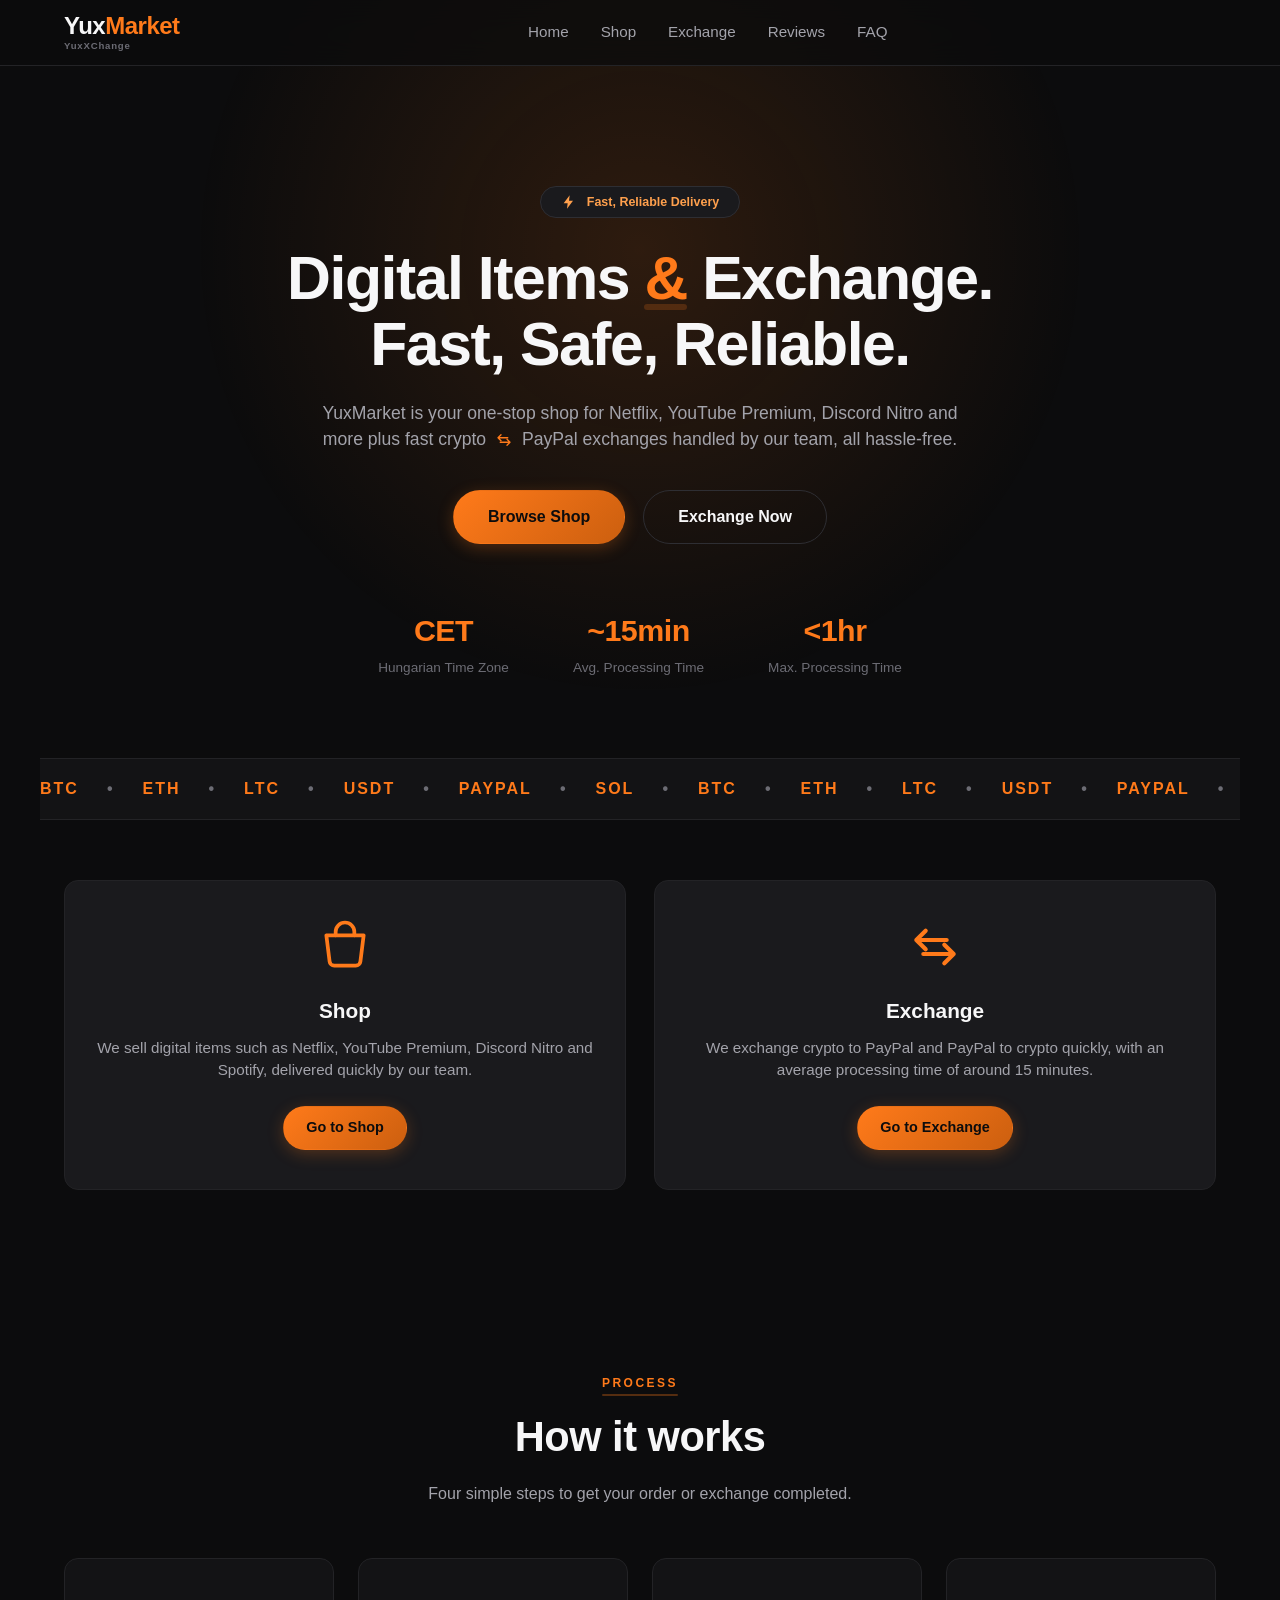
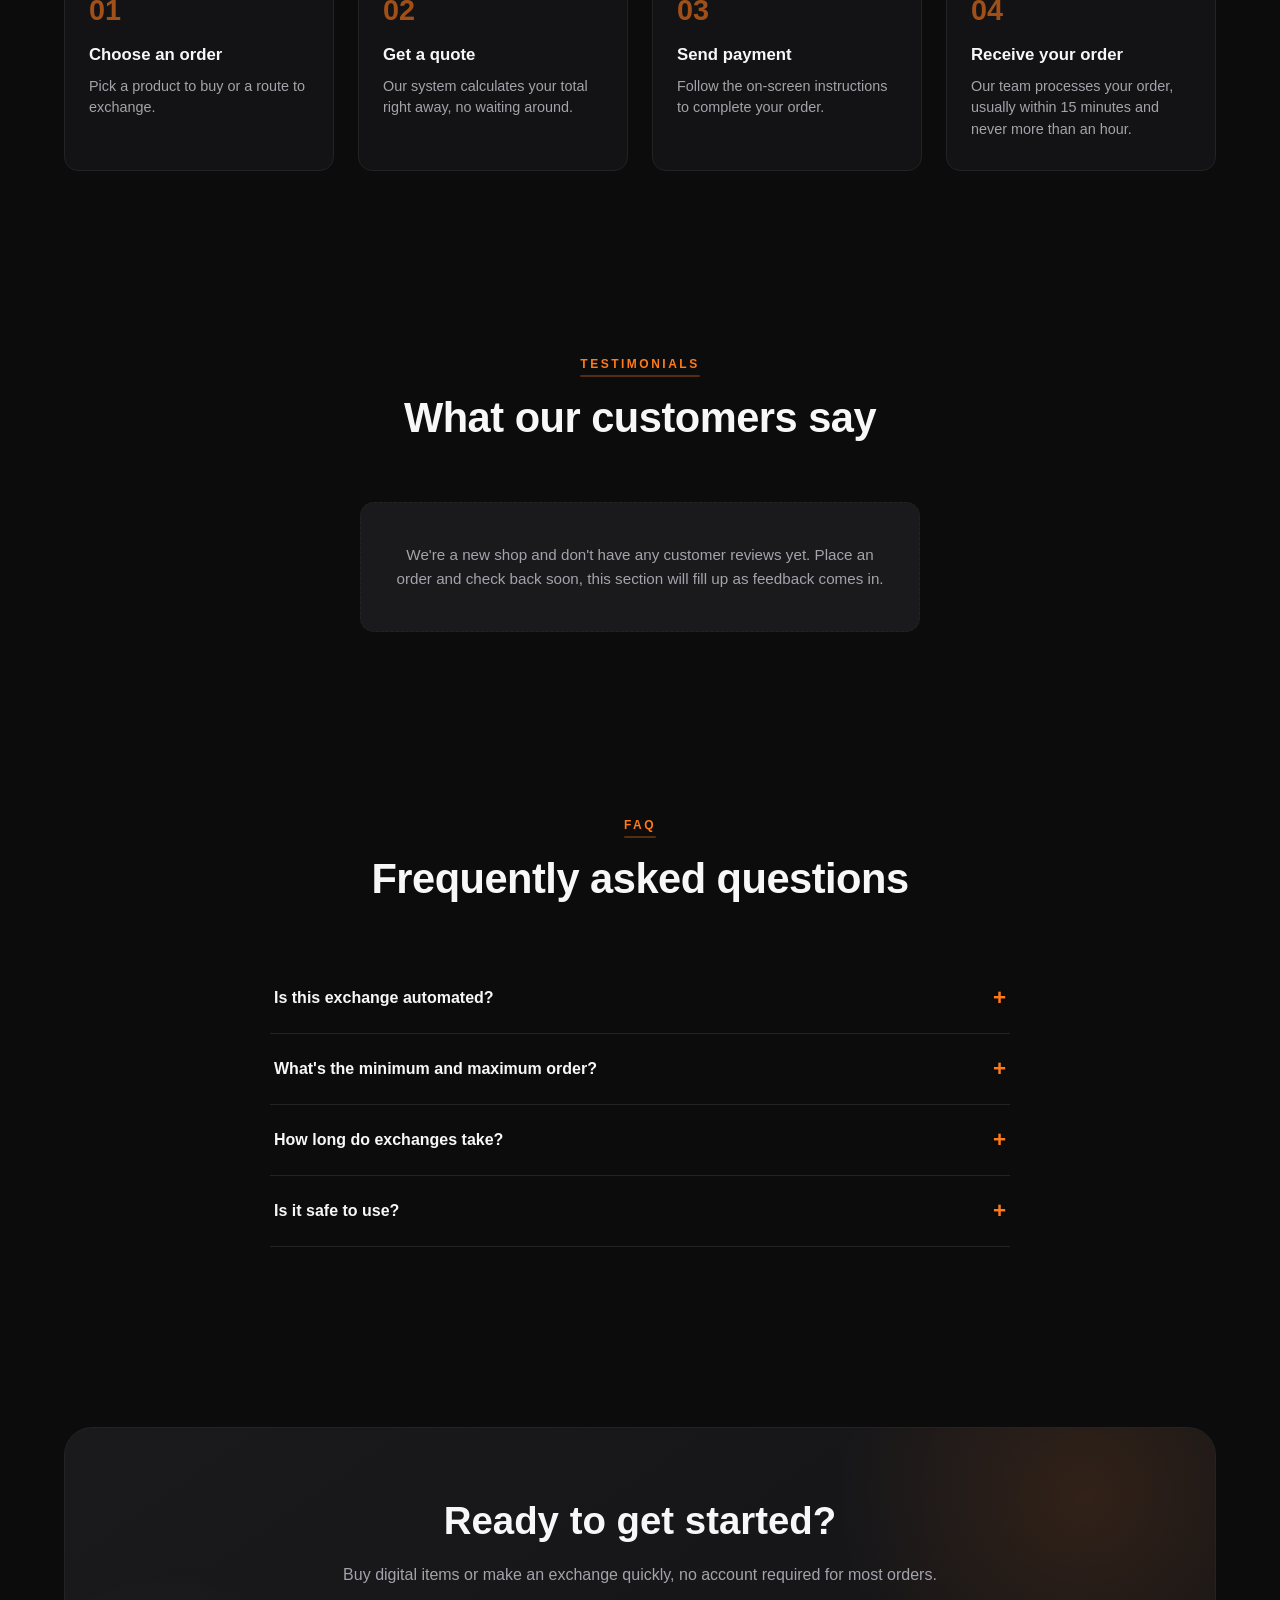
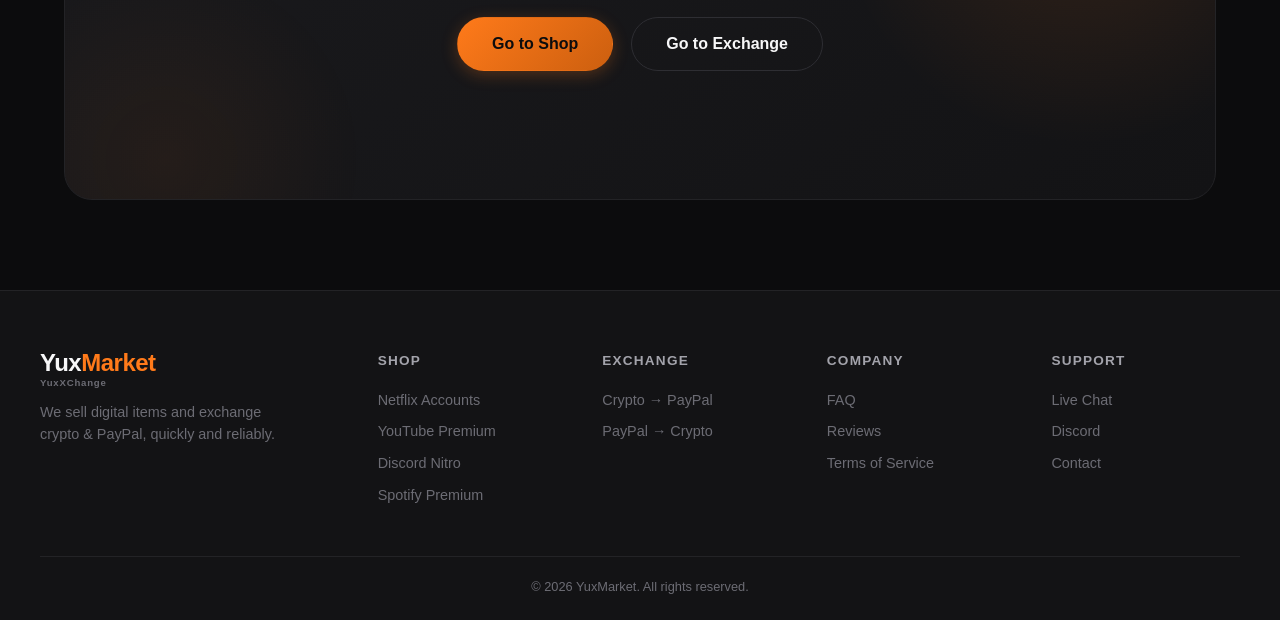
==== commit c3cdbccb: "Add files via upload" ====
--- a/index.html
+++ b/index.html
@@ -46,16 +46,16 @@
         <svg viewBox="0 0 24 24" fill="none" xmlns="http://www.w3.org/2000/svg">
           <path d="M13 2L4 14h6l-1 8 9-12h-6l1-8z" fill="currentColor"/>
         </svg>
-        Instant Automated Delivery
+        Fast, Reliable Delivery
       </span>
-      <h1>Digital Items <span class="highlight">&amp;</span> Exchange.<br>Fast, Safe, Automated.</h1>
+      <h1>Digital Items <span class="highlight">&amp;</span> Exchange.<br>Fast, Safe, Reliable.</h1>
       <p class="hero-sub">
-        YuxMarket is your one-stop shop for Netflix, YouTube Premium, Discord Nitro and more plus instant crypto
+        YuxMarket is your one-stop shop for Netflix, YouTube Premium, Discord Nitro and more plus fast crypto
         <svg class="inline-arrows" viewBox="0 0 24 24" fill="none" xmlns="http://www.w3.org/2000/svg">
           <path d="M4 9h13M4 9l4-4M4 9l4 4" stroke="currentColor" stroke-width="1.8" stroke-linecap="round" stroke-linejoin="round"/>
           <path d="M20 15H7M20 15l-4-4M20 15l-4 4" stroke="currentColor" stroke-width="1.8" stroke-linecap="round" stroke-linejoin="round"/>
         </svg>
-        PayPal exchanges, all automated and hassle-free.
+        PayPal exchanges handled by our team, all hassle-free.
       </p>
       <div class="hero-actions">
         <a href="#shop" class="btn btn-solid btn-lg">Browse Shop</a>
@@ -63,16 +63,16 @@
       </div>
       <div class="hero-stats">
         <div class="stat">
-          <h3>24/7</h3>
-          <p>Automated System</p>
+          <h3>CET</h3>
+          <p>Hungarian Time Zone</p>
         </div>
         <div class="stat">
-          <h3>10k+</h3>
-          <p>Orders Completed</p>
+          <h3>~15min</h3>
+          <p>Avg. Processing Time</p>
         </div>
         <div class="stat">
-          <h3>&lt;5min</h3>
-          <p>Avg. Delivery Time</p>
+          <h3>&lt;1hr</h3>
+          <p>Max. Processing Time</p>
         </div>
       </div>
     </section>
@@ -101,7 +101,7 @@
           </svg>
         </div>
         <h3>Shop</h3>
-        <p>We sell digital items Netflix, YouTube Premium, Discord Nitro, Spotify and more, delivered instantly.</p>
+        <p>We sell digital items such as Netflix, YouTube Premium, Discord Nitro and Spotify, delivered quickly by our team.</p>
         <a href="#shop" class="btn btn-solid">Go to Shop</a>
       </div>
       <div class="teaser-card" id="exchange">
@@ -112,7 +112,7 @@
           </svg>
         </div>
         <h3>Exchange</h3>
-        <p>We exchange crypto to PayPal and PayPal to crypto, instantly and automatically.</p>
+        <p>We exchange crypto to PayPal and PayPal to crypto quickly, with an average processing time of around 15 minutes.</p>
         <a href="#exchange" class="btn btn-solid">Go to Exchange</a>
       </div>
     </section>
@@ -133,7 +133,7 @@
         <div class="step">
           <div class="step-num">02</div>
           <h3>Get a quote</h3>
-          <p>Our system calculates your total instantly, no waiting.</p>
+          <p>Our system calculates your total right away, no waiting around.</p>
         </div>
         <div class="step">
           <div class="step-num">03</div>
@@ -142,8 +142,8 @@
         </div>
         <div class="step">
           <div class="step-num">04</div>
-          <h3>Receive instantly</h3>
-          <p>Your order is delivered automatically within minutes.</p>
+          <h3>Receive your order</h3>
+          <p>Our team processes your order, usually within 15 minutes and never more than an hour.</p>
         </div>
       </div>
     </section>
@@ -154,40 +154,8 @@
         <span class="tag">Testimonials</span>
         <h2>What our customers say</h2>
       </div>
-      <div class="reviews-grid">
-        <div class="review-card">
-          <div class="stars">
-            <svg viewBox="0 0 24 24"><path d="M12 2l2.9 6.3 6.9.7-5.2 4.6 1.6 6.8L12 17l-6.2 3.4 1.6-6.8-5.2-4.6 6.9-.7L12 2z"/></svg>
-            <svg viewBox="0 0 24 24"><path d="M12 2l2.9 6.3 6.9.7-5.2 4.6 1.6 6.8L12 17l-6.2 3.4 1.6-6.8-5.2-4.6 6.9-.7L12 2z"/></svg>
-            <svg viewBox="0 0 24 24"><path d="M12 2l2.9 6.3 6.9.7-5.2 4.6 1.6 6.8L12 17l-6.2 3.4 1.6-6.8-5.2-4.6 6.9-.7L12 2z"/></svg>
-            <svg viewBox="0 0 24 24"><path d="M12 2l2.9 6.3 6.9.7-5.2 4.6 1.6 6.8L12 17l-6.2 3.4 1.6-6.8-5.2-4.6 6.9-.7L12 2z"/></svg>
-            <svg viewBox="0 0 24 24"><path d="M12 2l2.9 6.3 6.9.7-5.2 4.6 1.6 6.8L12 17l-6.2 3.4 1.6-6.8-5.2-4.6 6.9-.7L12 2z"/></svg>
-          </div>
-          <p>"Sent BTC and had PayPal funds in under 3 minutes. Insanely fast."</p>
-          <span class="reviewer">— Nick R.</span>
-        </div>
-        <div class="review-card">
-          <div class="stars">
-            <svg viewBox="0 0 24 24"><path d="M12 2l2.9 6.3 6.9.7-5.2 4.6 1.6 6.8L12 17l-6.2 3.4 1.6-6.8-5.2-4.6 6.9-.7L12 2z"/></svg>
-            <svg viewBox="0 0 24 24"><path d="M12 2l2.9 6.3 6.9.7-5.2 4.6 1.6 6.8L12 17l-6.2 3.4 1.6-6.8-5.2-4.6 6.9-.7L12 2z"/></svg>
-            <svg viewBox="0 0 24 24"><path d="M12 2l2.9 6.3 6.9.7-5.2 4.6 1.6 6.8L12 17l-6.2 3.4 1.6-6.8-5.2-4.6 6.9-.7L12 2z"/></svg>
-            <svg viewBox="0 0 24 24"><path d="M12 2l2.9 6.3 6.9.7-5.2 4.6 1.6 6.8L12 17l-6.2 3.4 1.6-6.8-5.2-4.6 6.9-.7L12 2z"/></svg>
-            <svg viewBox="0 0 24 24"><path d="M12 2l2.9 6.3 6.9.7-5.2 4.6 1.6 6.8L12 17l-6.2 3.4 1.6-6.8-5.2-4.6 6.9-.7L12 2z"/></svg>
-          </div>
-          <p>"Been using this for months, rates are always fair and support is quick."</p>
-          <span class="reviewer">— Jordan K.</span>
-        </div>
-        <div class="review-card">
-          <div class="stars">
-            <svg viewBox="0 0 24 24"><path d="M12 2l2.9 6.3 6.9.7-5.2 4.6 1.6 6.8L12 17l-6.2 3.4 1.6-6.8-5.2-4.6 6.9-.7L12 2z"/></svg>
-            <svg viewBox="0 0 24 24"><path d="M12 2l2.9 6.3 6.9.7-5.2 4.6 1.6 6.8L12 17l-6.2 3.4 1.6-6.8-5.2-4.6 6.9-.7L12 2z"/></svg>
-            <svg viewBox="0 0 24 24"><path d="M12 2l2.9 6.3 6.9.7-5.2 4.6 1.6 6.8L12 17l-6.2 3.4 1.6-6.8-5.2-4.6 6.9-.7L12 2z"/></svg>
-            <svg viewBox="0 0 24 24"><path d="M12 2l2.9 6.3 6.9.7-5.2 4.6 1.6 6.8L12 17l-6.2 3.4 1.6-6.8-5.2-4.6 6.9-.7L12 2z"/></svg>
-            <svg viewBox="0 0 24 24"><path d="M12 2l2.9 6.3 6.9.7-5.2 4.6 1.6 6.8L12 17l-6.2 3.4 1.6-6.8-5.2-4.6 6.9-.7L12 2z"/></svg>
-          </div>
-          <p>"Cleanest site I've used. No sketchy vibes, just works."</p>
-          <span class="reviewer">— Amara T.</span>
-        </div>
+      <div class="reviews-empty">
+        <p>We're a new shop and don't have any customer reviews yet. Place an order and check back soon, this section will fill up as feedback comes in.</p>
       </div>
     </section>
 
@@ -200,19 +168,19 @@
       <div class="faq-list" id="faqList">
         <div class="faq-item">
           <button class="faq-q">Is this exchange automated? <span>+</span></button>
-          <div class="faq-a"><p>Yes, most orders are processed instantly by our automated system, 24/7.</p></div>
+          <div class="faq-a"><p>No, orders are handled by our team rather than a fully automated system. Because of that, processing takes a bit longer than an instant exchange, but we work quickly to get every order done.</p></div>
         </div>
         <div class="faq-item">
           <button class="faq-q">What's the minimum and maximum order? <span>+</span></button>
-          <div class="faq-a"><p>Minimums start around $10-20 depending on the route, with maximums up to $5,000. Larger orders may need manual review.</p></div>
+          <div class="faq-a"><p>Minimums start around $10 to $20 depending on the route, with maximums up to $5,000. Larger orders may need extra review.</p></div>
         </div>
         <div class="faq-item">
           <button class="faq-q">How long do exchanges take? <span>+</span></button>
-          <div class="faq-a"><p>Most exchanges complete in under 5 minutes after confirmations. Manual review orders may take longer.</p></div>
+          <div class="faq-a"><p>Orders average around 15 minutes to process, with a maximum of about 1 hour. We operate on Hungarian time (CET/CEST), so response times may be a little slower outside our usual working hours.</p></div>
         </div>
         <div class="faq-item">
           <button class="faq-q">Is it safe to use? <span>+</span></button>
-          <div class="faq-a"><p>We use secure automated processing and never store more information than necessary to complete your order.</p></div>
+          <div class="faq-a"><p>We handle every order carefully and never store more information than necessary to complete it.</p></div>
         </div>
       </div>
     </section>
@@ -221,7 +189,7 @@
     <section class="cta">
       <div class="cta-box">
         <h2>Ready to get started?</h2>
-        <p>Buy digital items or make an exchange in seconds no account required for most orders.</p>
+        <p>Buy digital items or make an exchange quickly, no account required for most orders.</p>
         <div class="hero-actions">
           <a href="#shop" class="btn btn-solid btn-lg">Go to Shop</a>
           <a href="#exchange" class="btn btn-outline btn-lg">Go to Exchange</a>
@@ -239,7 +207,7 @@
           <span class="logo">Yux<span>Market</span></span>
           <span class="logo-sub">YuxXChange</span>
         </a>
-        <p>We sell digital items and exchange crypto &amp; PayPal, instantly.</p>
+        <p>We sell digital items and exchange crypto &amp; PayPal, quickly and reliably.</p>
       </div>
       <div class="footer-col">
         <h4>Shop</h4>
--- a/styles.css
+++ b/styles.css
@@ -625,6 +625,20 @@
   font-weight: 600;
   font-size: 0.85rem;
 }
+.reviews-empty {
+  max-width: 560px;
+  margin: 0 auto;
+  text-align: center;
+  background: var(--gray-900);
+  border: 1px dashed var(--gray-800);
+  border-radius: var(--radius);
+  padding: 40px 32px;
+}
+.reviews-empty p {
+  color: var(--gray-300);
+  font-size: 0.95rem;
+  line-height: 1.6;
+}
 
 /* ── FAQ ── */
 .faq-list {
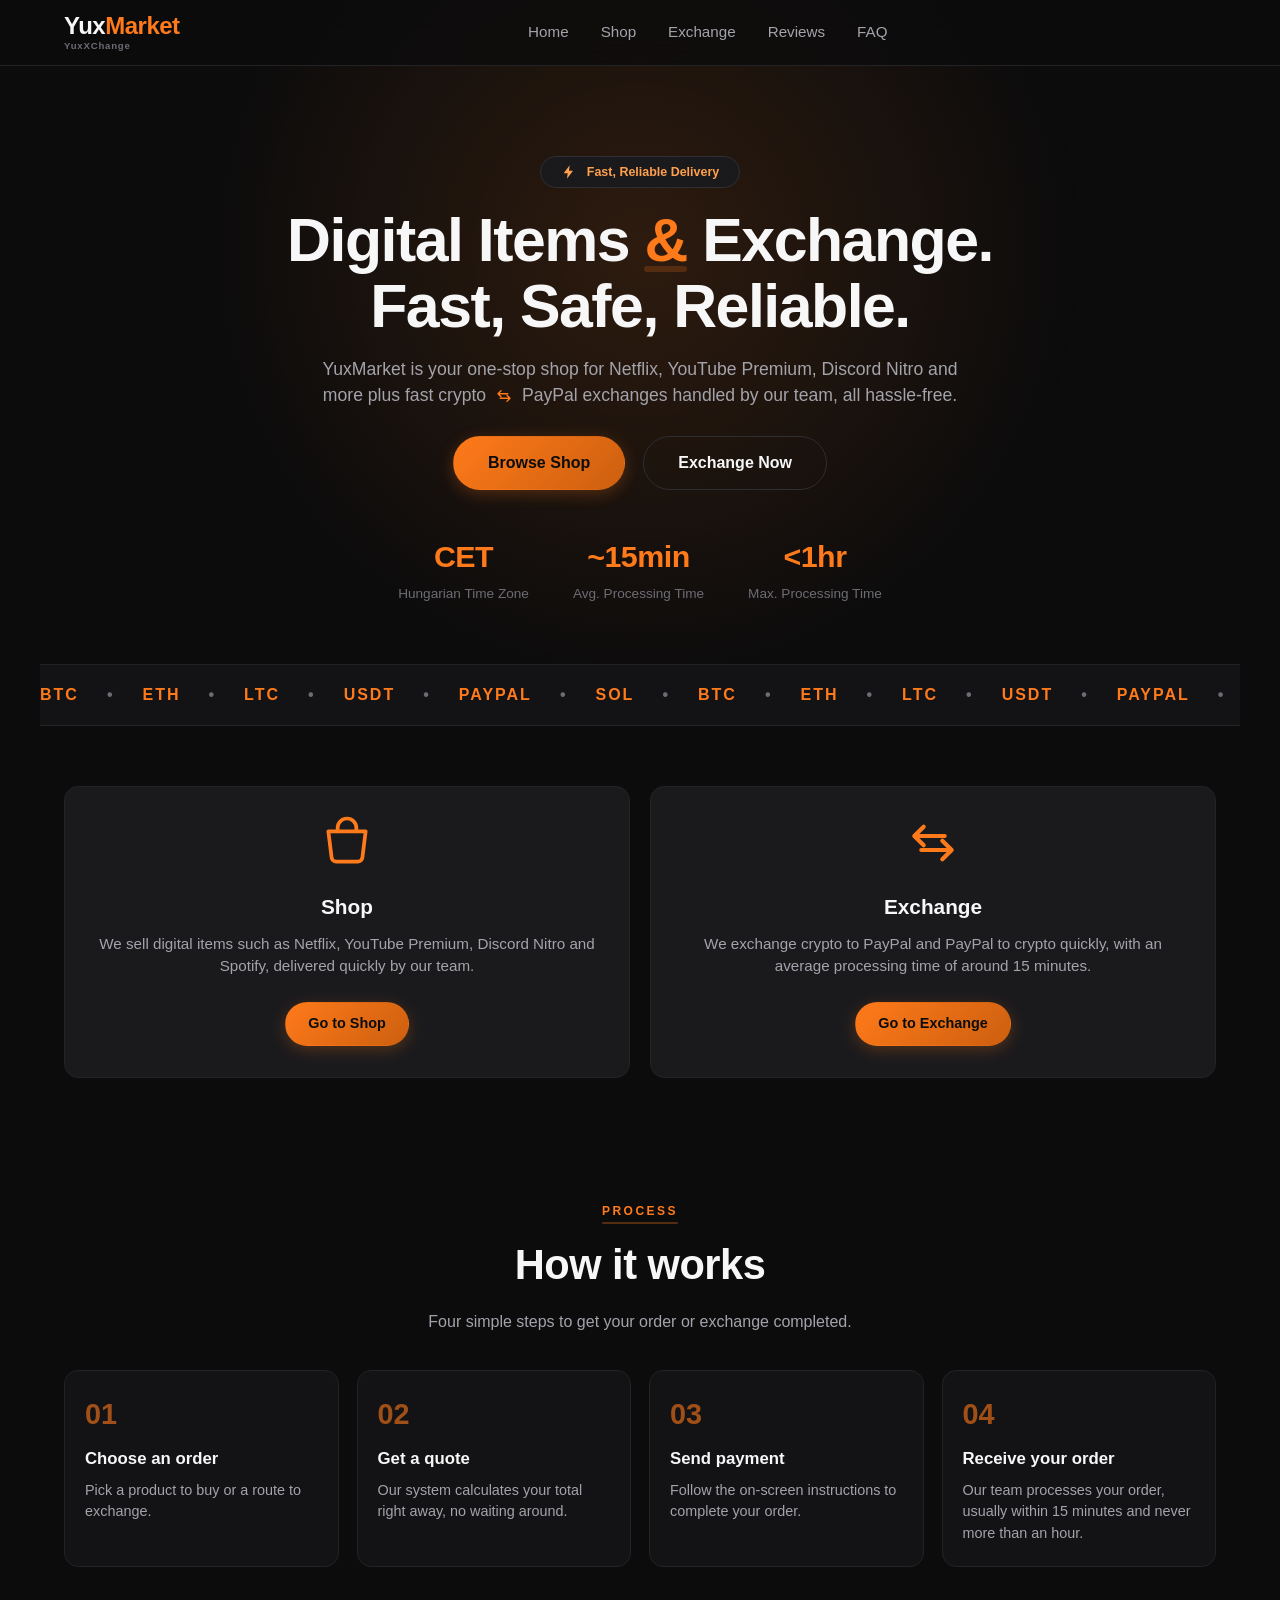
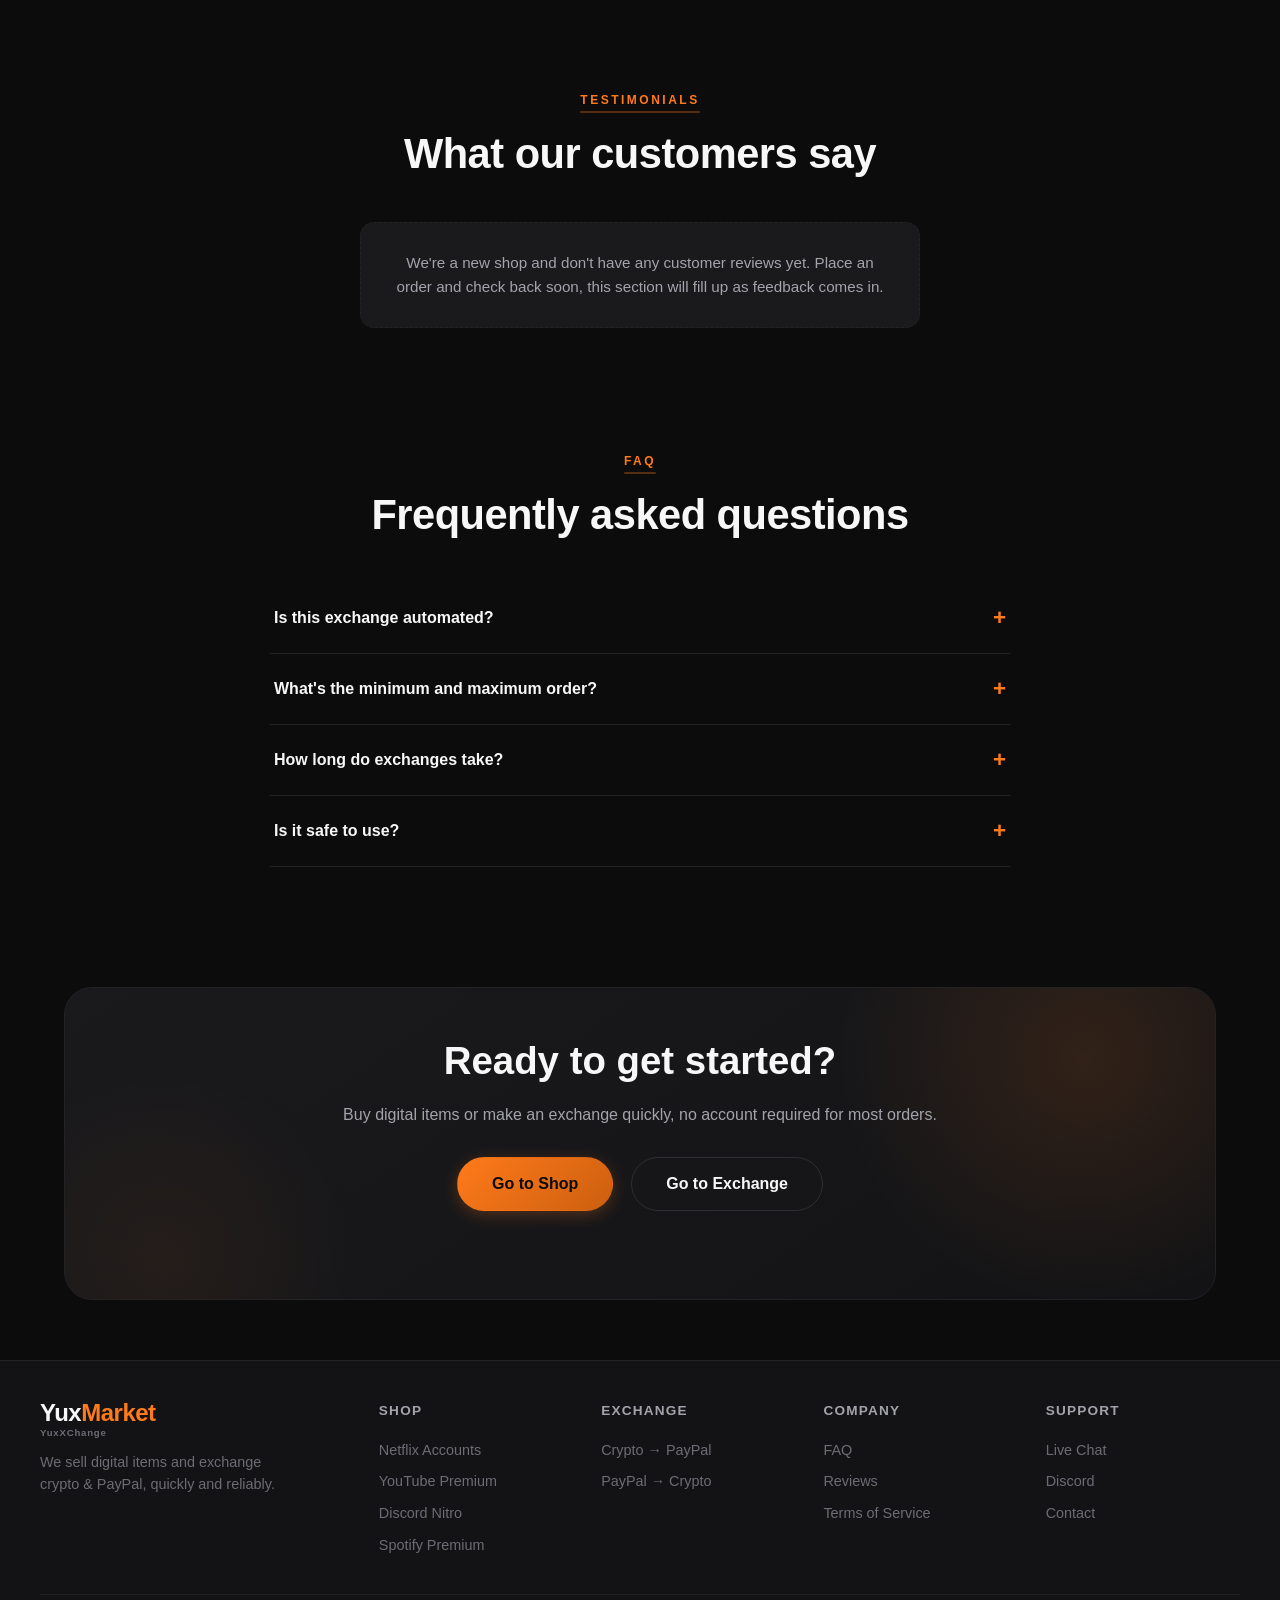
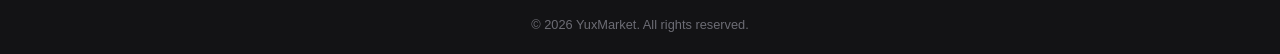
==== commit 545f76c6: "Add files via upload" ====
--- a/index.html
+++ b/index.html
@@ -9,8 +9,6 @@
 <body>
 
   <div class="bg-glow"></div>
-
-  <!-- ─── HEADER ─── -->
   <header class="navbar" id="navbar">
     <div class="nav-container">
       <a href="index.html" class="logo-block">
@@ -36,11 +34,8 @@
       <a href="#faq">FAQ</a>
     </div>
   </header>
-
-  <!-- ─── MAIN ─── -->
   <main>
 
-    <!-- HERO -->
     <section class="hero" id="home">
       <span class="badge">
         <svg viewBox="0 0 24 24" fill="none" xmlns="http://www.w3.org/2000/svg">
@@ -77,7 +72,6 @@
       </div>
     </section>
 
-    <!-- MARQUEE -->
     <section class="marquee" style="padding:18px 0;">
       <div class="marquee-track">
         <span>BTC</span><span>•</span><span>ETH</span><span>•</span><span>LTC</span><span>•</span>
@@ -91,7 +85,6 @@
       </div>
     </section>
 
-    <!-- TEASER : SHOP & EXCHANGE -->
     <section class="teaser-grid" id="shop" style="padding-top:60px;">
       <div class="teaser-card">
         <div class="teaser-icon">
@@ -117,7 +110,6 @@
       </div>
     </section>
 
-    <!-- HOW IT WORKS -->
     <section class="how" id="how">
       <div class="section-head">
         <span class="tag">Process</span>
@@ -148,7 +140,6 @@
       </div>
     </section>
 
-    <!-- REVIEWS -->
     <section class="reviews" id="reviews">
       <div class="section-head">
         <span class="tag">Testimonials</span>
@@ -159,7 +150,6 @@
       </div>
     </section>
 
-    <!-- FAQ -->
     <section class="faq" id="faq">
       <div class="section-head">
         <span class="tag">FAQ</span>
@@ -185,7 +175,6 @@
       </div>
     </section>
 
-    <!-- CTA -->
     <section class="cta">
       <div class="cta-box">
         <h2>Ready to get started?</h2>
@@ -198,8 +187,6 @@
     </section>
 
   </main>
-
-  <!-- ─── FOOTER ─── -->
   <footer class="footer">
     <div class="footer-top">
       <div class="footer-brand">
--- a/styles.css
+++ b/styles.css
@@ -1,4 +1,3 @@
-/* ── Reset & root ── */
 * {
   margin: 0;
   padding: 0;
@@ -40,7 +39,6 @@
   color: inherit;
 }
 
-/* ── Glow ── */
 .bg-glow {
   position: fixed;
   top: -200px;
@@ -65,7 +63,6 @@
   }
 }
 
-/* ── Tag ── */
 .tag {
   color: var(--orange);
   font-weight: 700;
@@ -87,7 +84,6 @@
   border-radius: 2px;
 }
 
-/* ── Navbar ── */
 .navbar {
   position: sticky;
   top: 0;
@@ -225,7 +221,6 @@
   display: flex;
 }
 
-/* ── Buttons ── */
 .btn {
   display: inline-block;
   padding: 10px 22px;
@@ -282,11 +277,10 @@
   font-size: 1rem;
 }
 
-/* ── Hero ── */
 .hero {
   position: relative;
   z-index: 1;
-  padding: 120px 24px 80px;
+  padding: 90px 24px 60px;
   text-align: center;
   max-width: 900px;
   margin: 0 auto;
@@ -315,7 +309,7 @@
   border-radius: 999px;
   font-size: 0.78rem;
   font-weight: 600;
-  margin-bottom: 28px;
+  margin-bottom: 20px;
   animation: badgePulse 2.4s ease-in-out infinite;
 }
 @keyframes badgePulse {
@@ -338,7 +332,7 @@
   font-weight: 800;
   letter-spacing: -1.5px;
   line-height: 1.08;
-  margin-bottom: 22px;
+  margin-bottom: 16px;
 }
 .highlight {
   color: var(--orange);
@@ -361,7 +355,7 @@
   color: var(--gray-300);
   font-size: 1.1rem;
   max-width: 640px;
-  margin: 0 auto 38px;
+  margin: 0 auto 28px;
   animation: fadeUp 1s ease-out 0.15s both;
 }
 .inline-arrows {
@@ -388,14 +382,14 @@
   gap: 18px;
   justify-content: center;
   flex-wrap: wrap;
-  margin-bottom: 64px;
+  margin-bottom: 44px;
   animation: fadeUp 1s ease-out 0.3s both;
 }
 
 .hero-stats {
   display: flex;
   justify-content: center;
-  gap: 64px;
+  gap: 44px;
   flex-wrap: wrap;
   animation: fadeUp 1s ease-out 0.45s both;
 }
@@ -417,7 +411,6 @@
   margin-top: 4px;
 }
 
-/* ── Marquee ── */
 .marquee {
   border-top: 1px solid var(--gray-800);
   border-bottom: 1px solid var(--gray-800);
@@ -449,18 +442,17 @@
   }
 }
 
-/* ── Sections ── */
 section {
   position: relative;
   z-index: 1;
   max-width: 1200px;
   margin: 0 auto;
-  padding: 90px 24px;
+  padding: 60px 24px;
 }
 .section-head {
   text-align: center;
   max-width: 600px;
-  margin: 0 auto 52px;
+  margin: 0 auto 36px;
 }
 .section-head h2 {
   font-size: clamp(1.8rem, 4.5vw, 2.6rem);
@@ -472,17 +464,16 @@
   color: var(--gray-300);
 }
 
-/* ── Teaser ── */
 .teaser-grid {
   display: grid;
   grid-template-columns: repeat(auto-fit, minmax(270px, 1fr));
-  gap: 28px;
+  gap: 20px;
 }
 .teaser-card {
   background: var(--gray-900);
   border: 1px solid var(--gray-800);
   border-radius: var(--radius);
-  padding: 38px 30px 32px;
+  padding: 28px 24px 24px;
   text-align: center;
   transition: all var(--transition);
   position: relative;
@@ -531,17 +522,16 @@
   margin-bottom: 24px;
 }
 
-/* ── Steps ── */
 .steps {
   display: grid;
   grid-template-columns: repeat(auto-fit, minmax(210px, 1fr));
-  gap: 24px;
+  gap: 18px;
 }
 .step {
   background: var(--black-soft);
   border: 1px solid var(--gray-800);
   border-radius: var(--radius);
-  padding: 30px 24px;
+  padding: 22px 20px;
   transition: all var(--transition);
   position: relative;
 }
@@ -570,7 +560,6 @@
   font-size: 0.9rem;
 }
 
-/* ── Reviews ── */
 .reviews-grid {
   display: grid;
   grid-template-columns: repeat(auto-fit, minmax(250px, 1fr));
@@ -632,7 +621,7 @@
   background: var(--gray-900);
   border: 1px dashed var(--gray-800);
   border-radius: var(--radius);
-  padding: 40px 32px;
+  padding: 28px 28px;
 }
 .reviews-empty p {
   color: var(--gray-300);
@@ -640,7 +629,6 @@
   line-height: 1.6;
 }
 
-/* ── FAQ ── */
 .faq-list {
   max-width: 740px;
   margin: 0 auto;
@@ -695,12 +683,11 @@
   max-height: 220px;
 }
 
-/* ── CTA ── */
 .cta-box {
   background: linear-gradient(145deg, var(--gray-900), var(--black-soft));
   border: 1px solid var(--gray-800);
   border-radius: 28px;
-  padding: 64px 32px;
+  padding: 44px 32px;
   text-align: center;
   position: relative;
   overflow: hidden;
@@ -743,20 +730,19 @@
   position: relative;
 }
 
-/* ── Footer ── */
 .footer {
   position: relative;
   z-index: 1;
   border-top: 1px solid var(--gray-800);
   background: var(--black-soft);
-  padding: 60px 24px 24px;
+  padding: 40px 24px 20px;
 }
 .footer-top {
   max-width: 1200px;
   margin: 0 auto;
   display: grid;
   grid-template-columns: 1.6fr 1fr 1fr 1fr 1fr;
-  gap: 36px;
+  gap: 28px;
 }
 .footer-brand p {
   color: var(--gray-500);
@@ -784,7 +770,7 @@
 }
 .footer-bottom {
   max-width: 1200px;
-  margin: 40px auto 0;
+  margin: 28px auto 0;
   padding-top: 20px;
   border-top: 1px solid var(--gray-800);
   text-align: center;
@@ -792,7 +778,6 @@
   font-size: 0.8rem;
 }
 
-/* ── Responsive ── */
 @media (max-width: 960px) {
   .footer-top {
     grid-template-columns: 1fr 1fr 1fr;
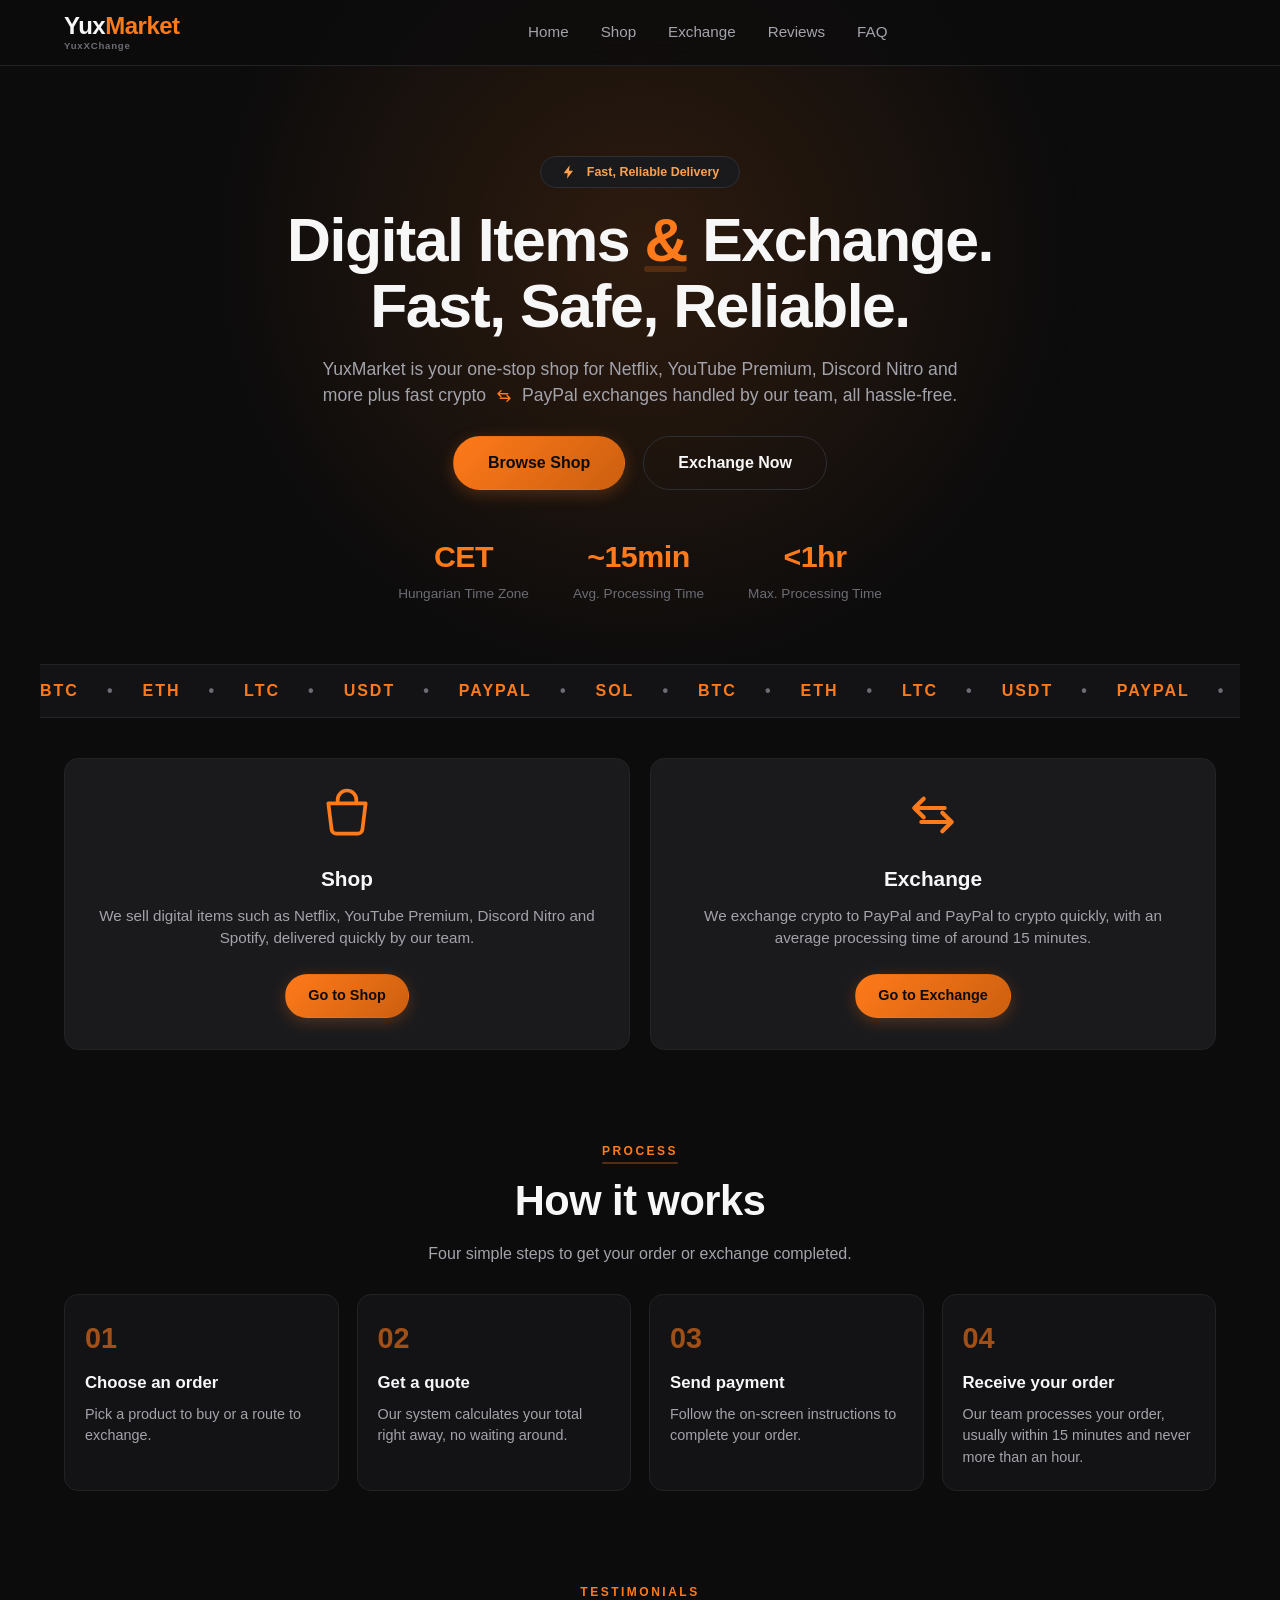
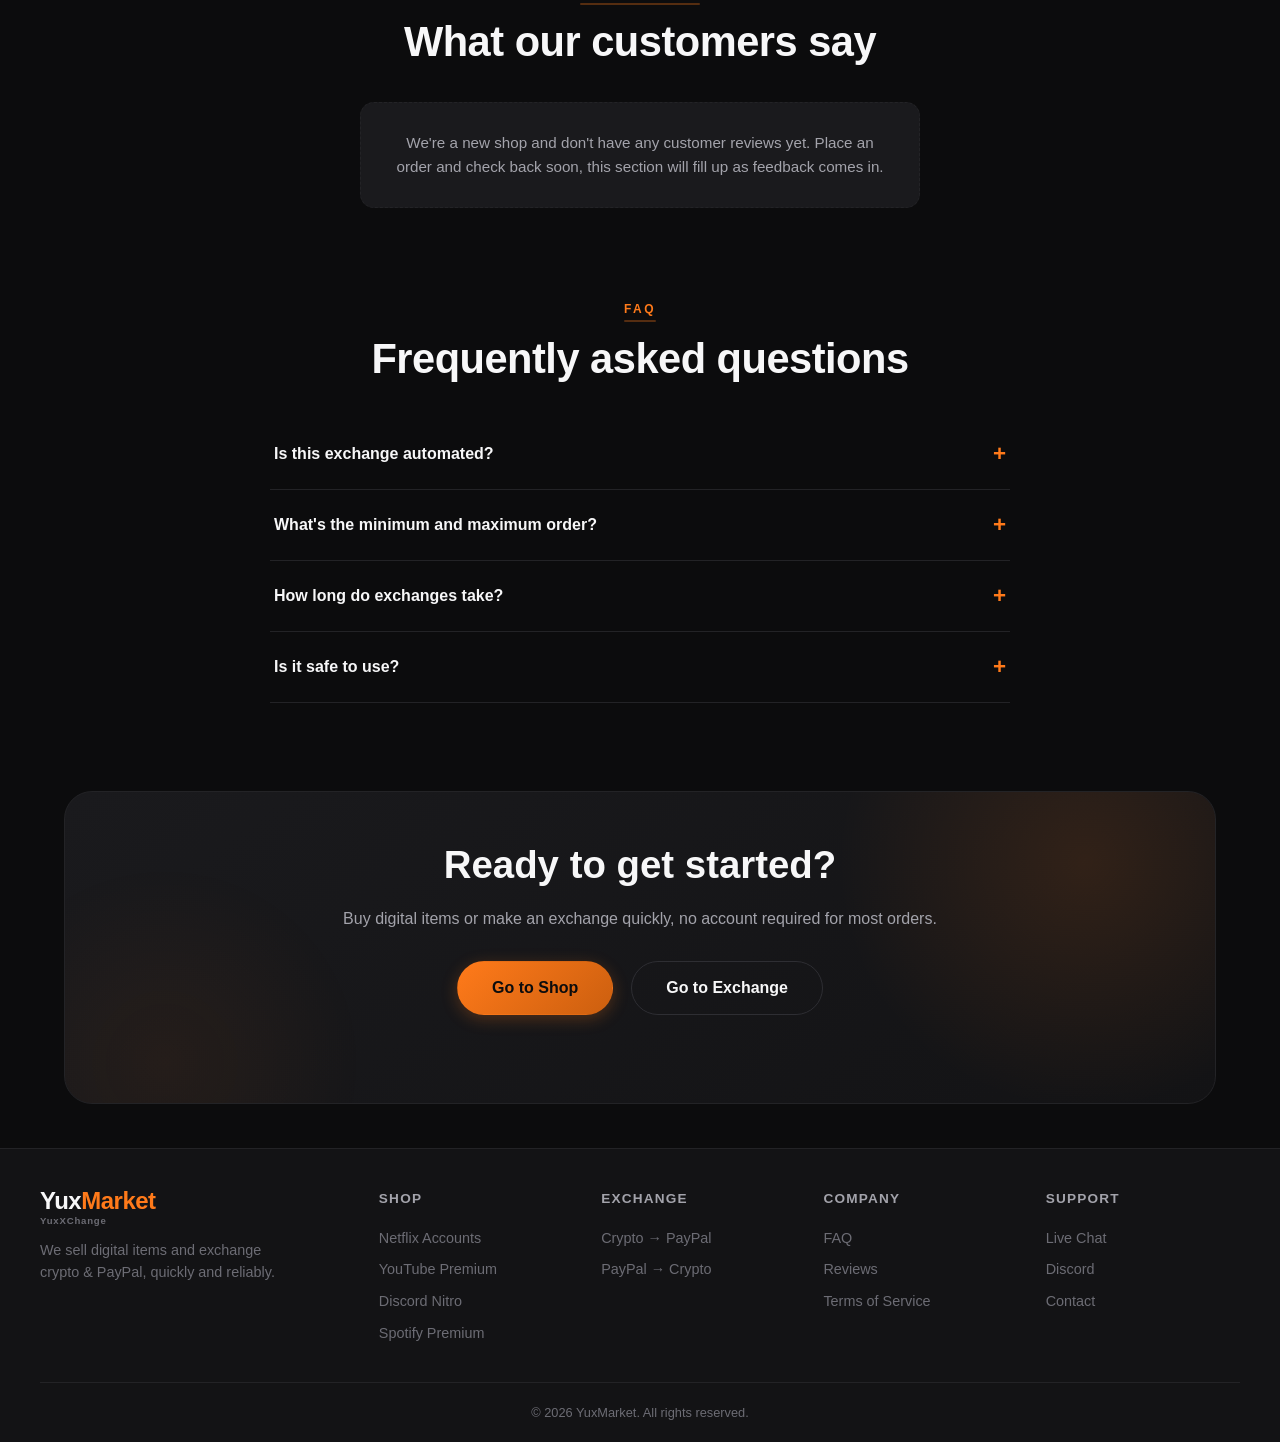
==== commit 02a589ea: "Add files via upload" ====
--- a/index.html
+++ b/index.html
@@ -72,7 +72,7 @@
       </div>
     </section>
 
-    <section class="marquee" style="padding:18px 0;">
+    <section class="marquee">
       <div class="marquee-track">
         <span>BTC</span><span>•</span><span>ETH</span><span>•</span><span>LTC</span><span>•</span>
         <span>USDT</span><span>•</span><span>PAYPAL</span><span>•</span><span>SOL</span><span>•</span>
@@ -85,7 +85,7 @@
       </div>
     </section>
 
-    <section class="teaser-grid" id="shop" style="padding-top:60px;">
+    <section class="teaser-grid" id="shop">
       <div class="teaser-card">
         <div class="teaser-icon">
           <svg viewBox="0 0 24 24" fill="none" xmlns="http://www.w3.org/2000/svg">
--- a/styles.css
+++ b/styles.css
@@ -416,7 +416,7 @@
   border-bottom: 1px solid var(--gray-800);
   background: var(--black-soft);
   overflow: hidden;
-  padding: 18px 0;
+  padding: 14px 0;
   position: relative;
   z-index: 1;
 }
@@ -447,17 +447,17 @@
   z-index: 1;
   max-width: 1200px;
   margin: 0 auto;
-  padding: 60px 24px;
+  padding: 44px 24px;
 }
 .section-head {
   text-align: center;
   max-width: 600px;
-  margin: 0 auto 36px;
+  margin: 0 auto 28px;
 }
 .section-head h2 {
   font-size: clamp(1.8rem, 4.5vw, 2.6rem);
   font-weight: 800;
-  margin: 12px 0 14px;
+  margin: 8px 0 10px;
   letter-spacing: -0.5px;
 }
 .section-head p {
@@ -468,6 +468,7 @@
   display: grid;
   grid-template-columns: repeat(auto-fit, minmax(270px, 1fr));
   gap: 20px;
+  padding-top: 40px;
 }
 .teaser-card {
   background: var(--gray-900);
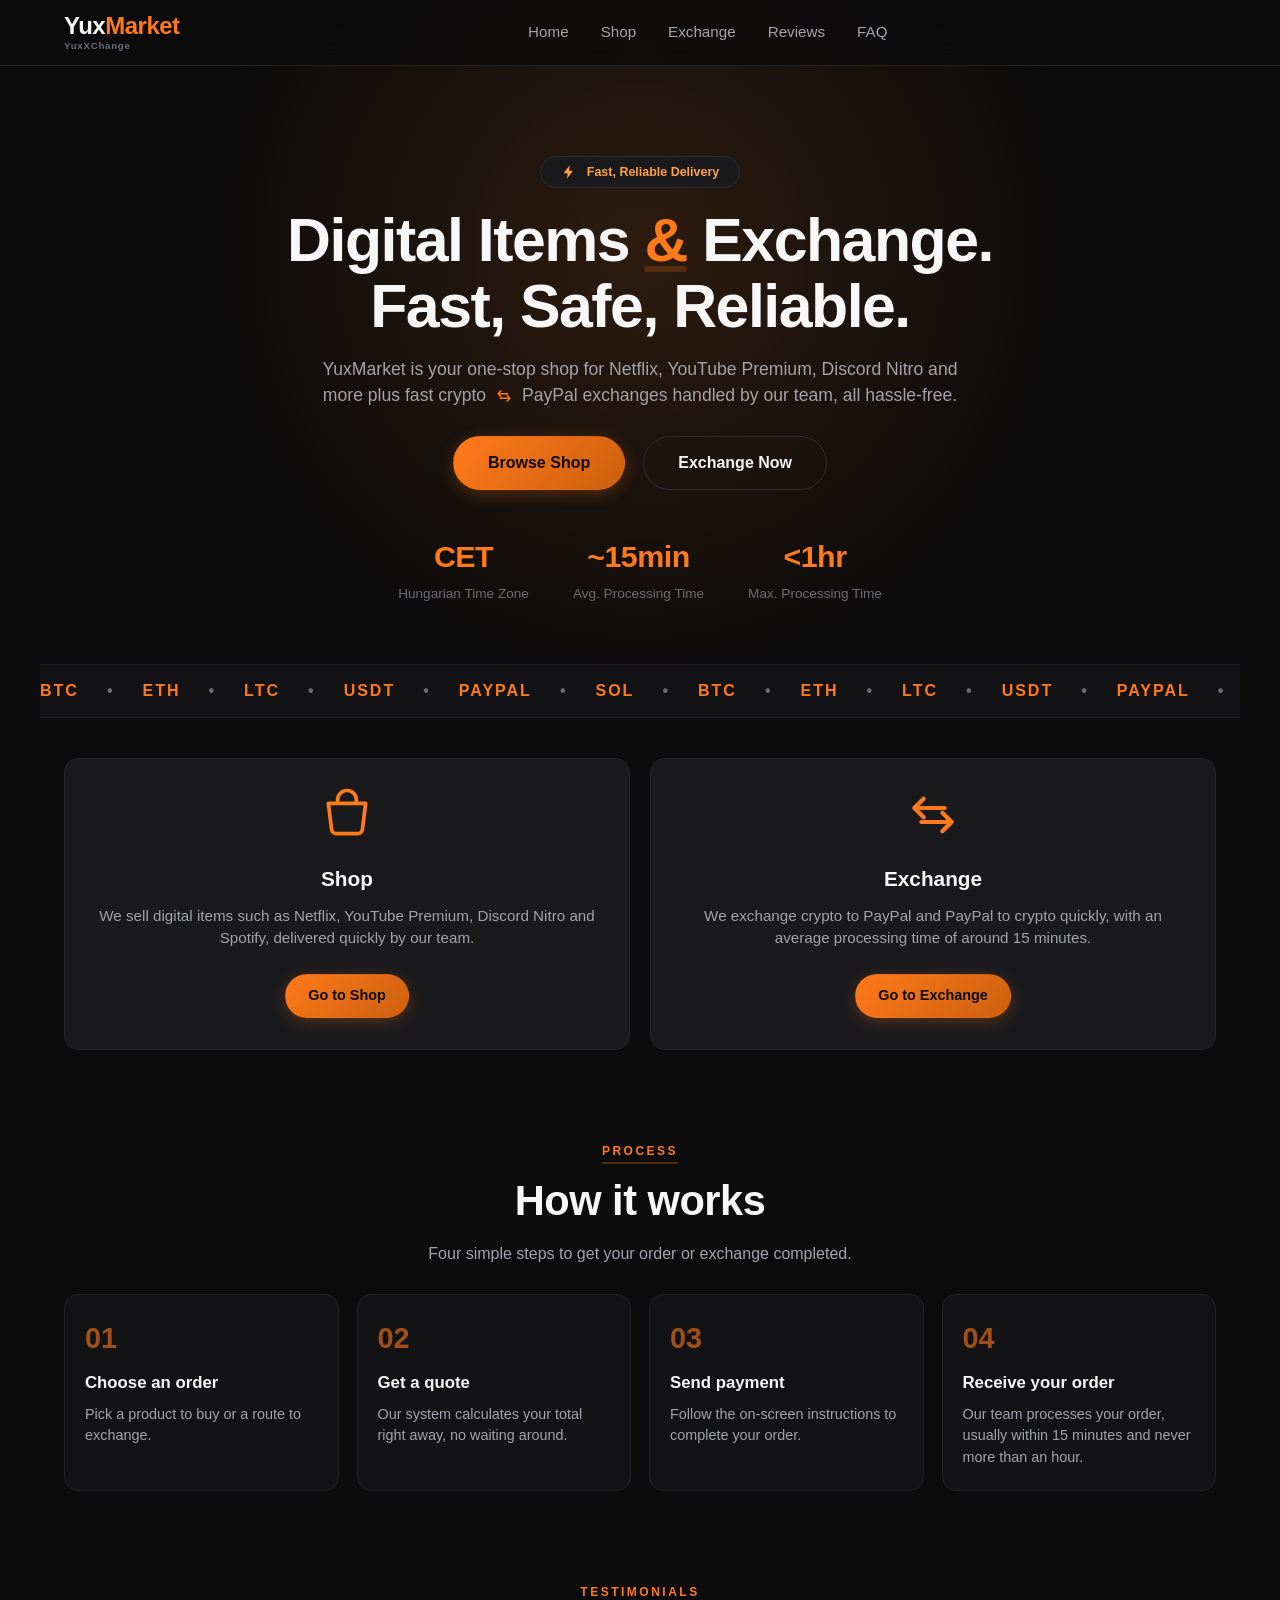
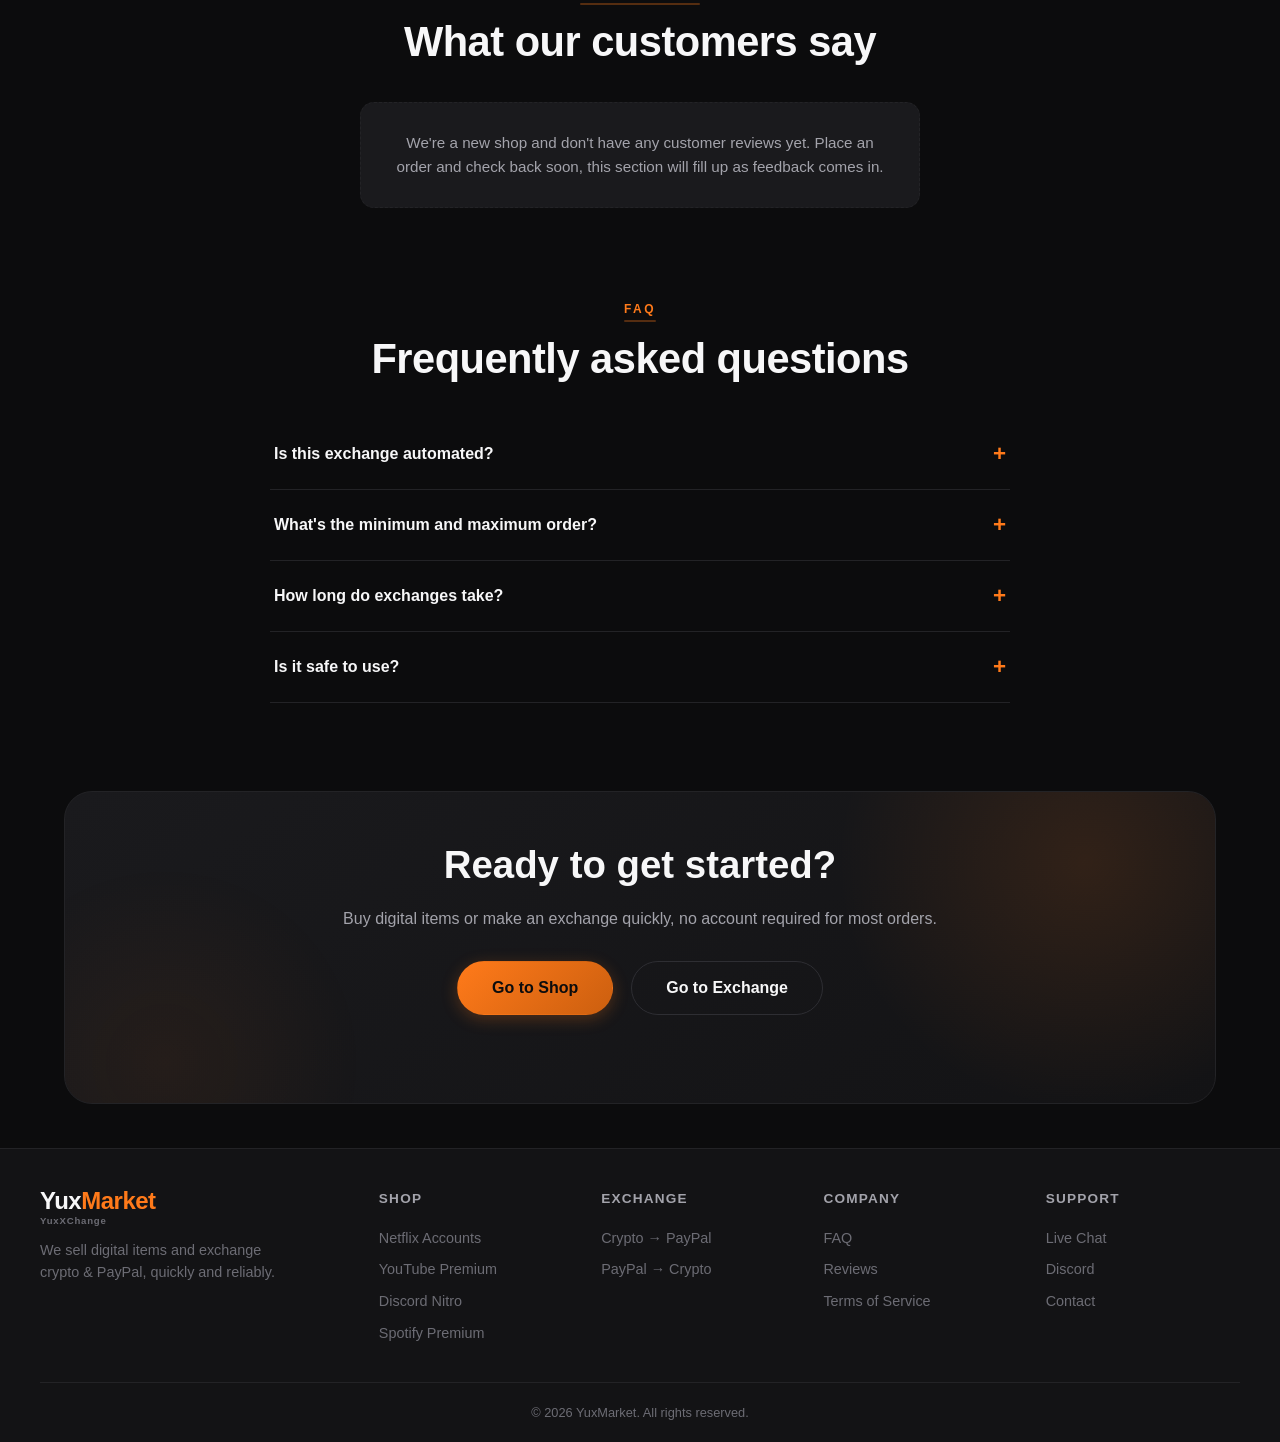
==== commit 722e64fa: "Update index.html" ====
--- a/index.html
+++ b/index.html
@@ -106,7 +106,7 @@
         </div>
         <h3>Exchange</h3>
         <p>We exchange crypto to PayPal and PayPal to crypto quickly, with an average processing time of around 15 minutes.</p>
-        <a href="#exchange" class="btn btn-solid">Go to Exchange</a>
+        <a href="exchange.html" class="btn btn-solid">Go to Exchange</a>
       </div>
     </section>
 
